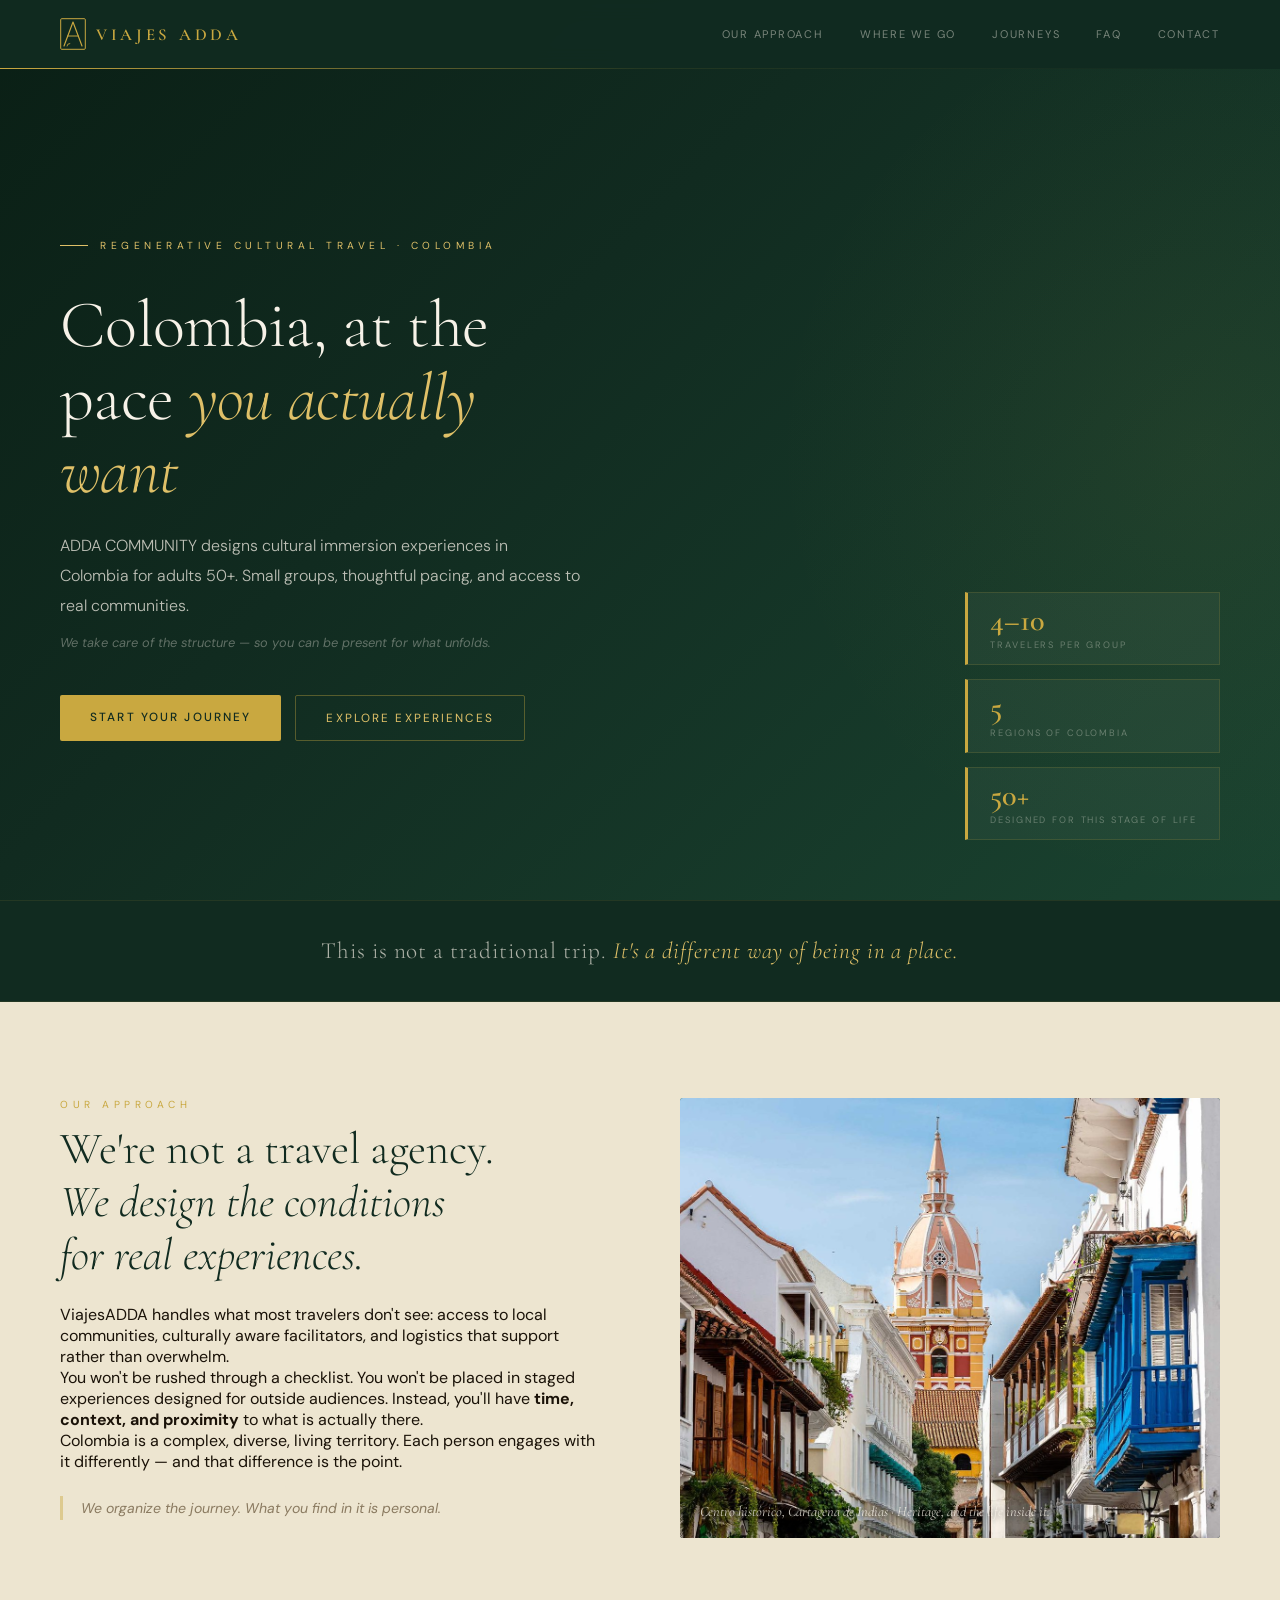
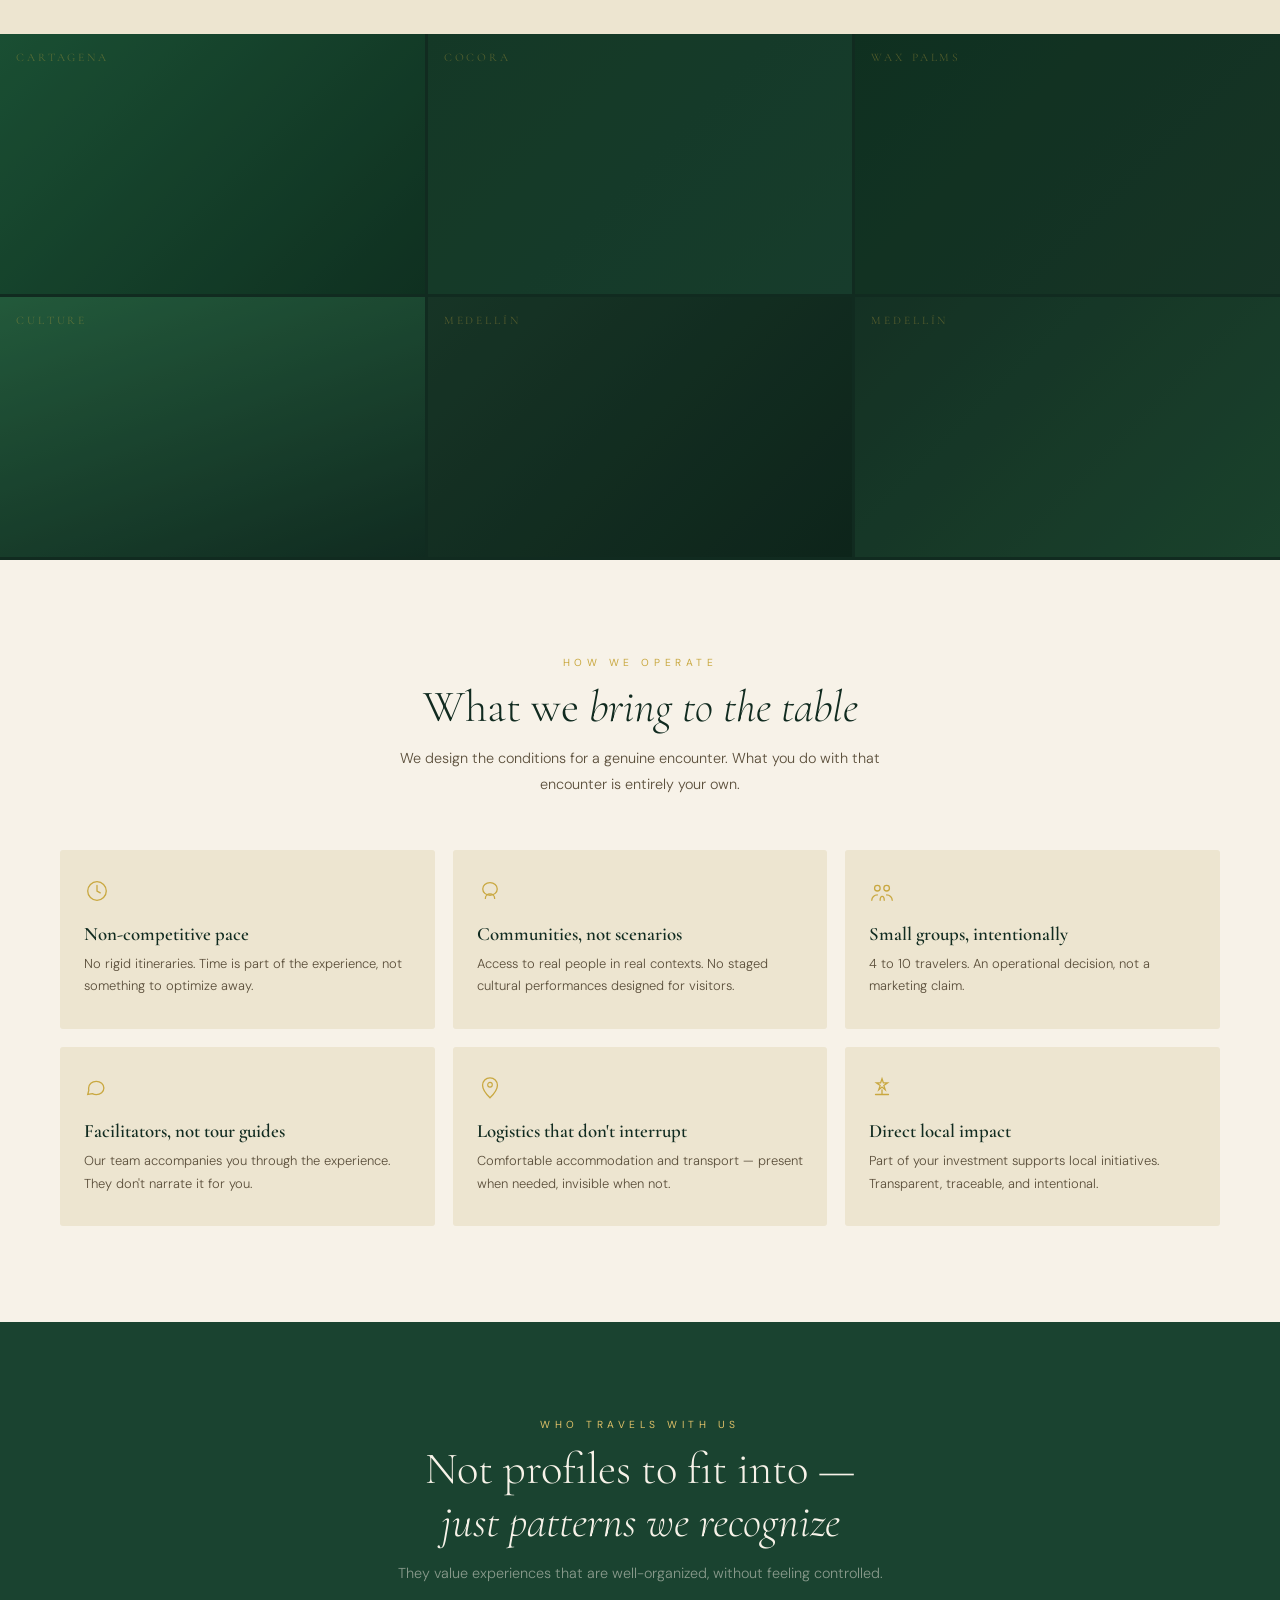
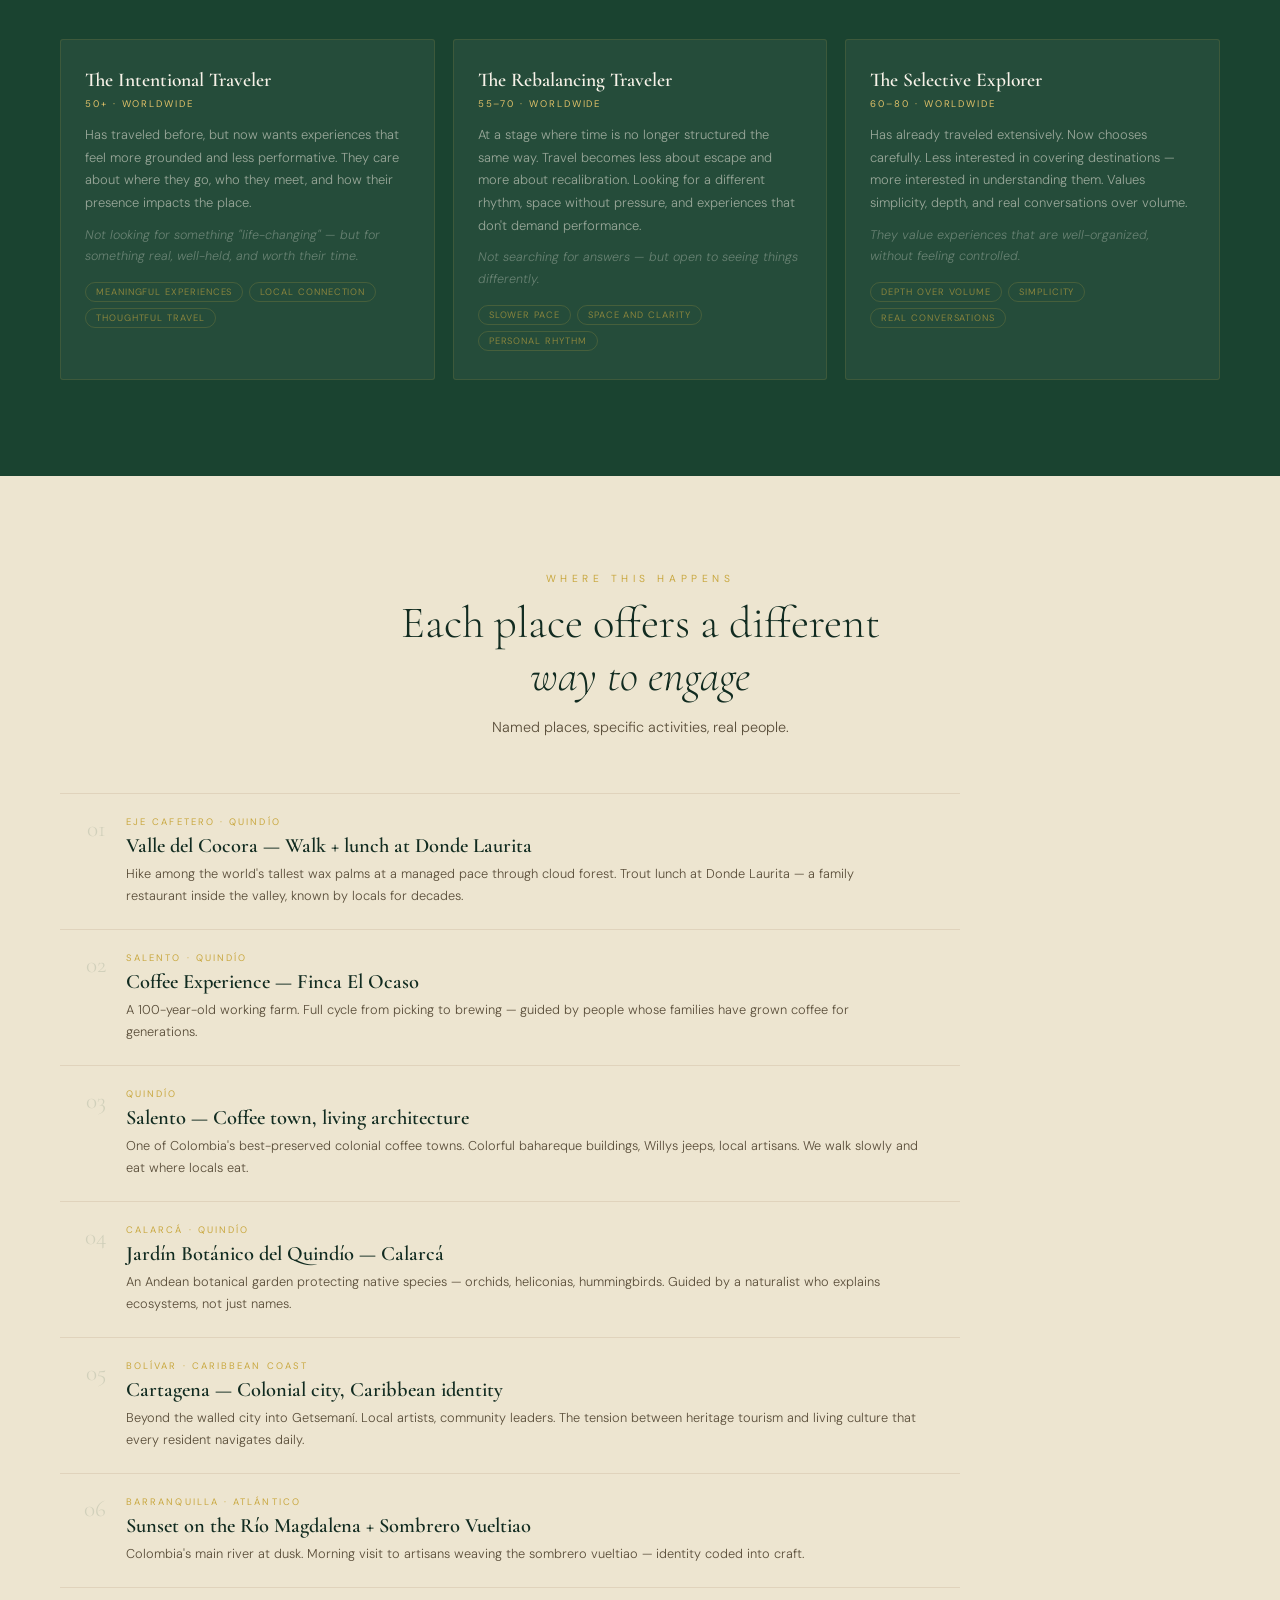
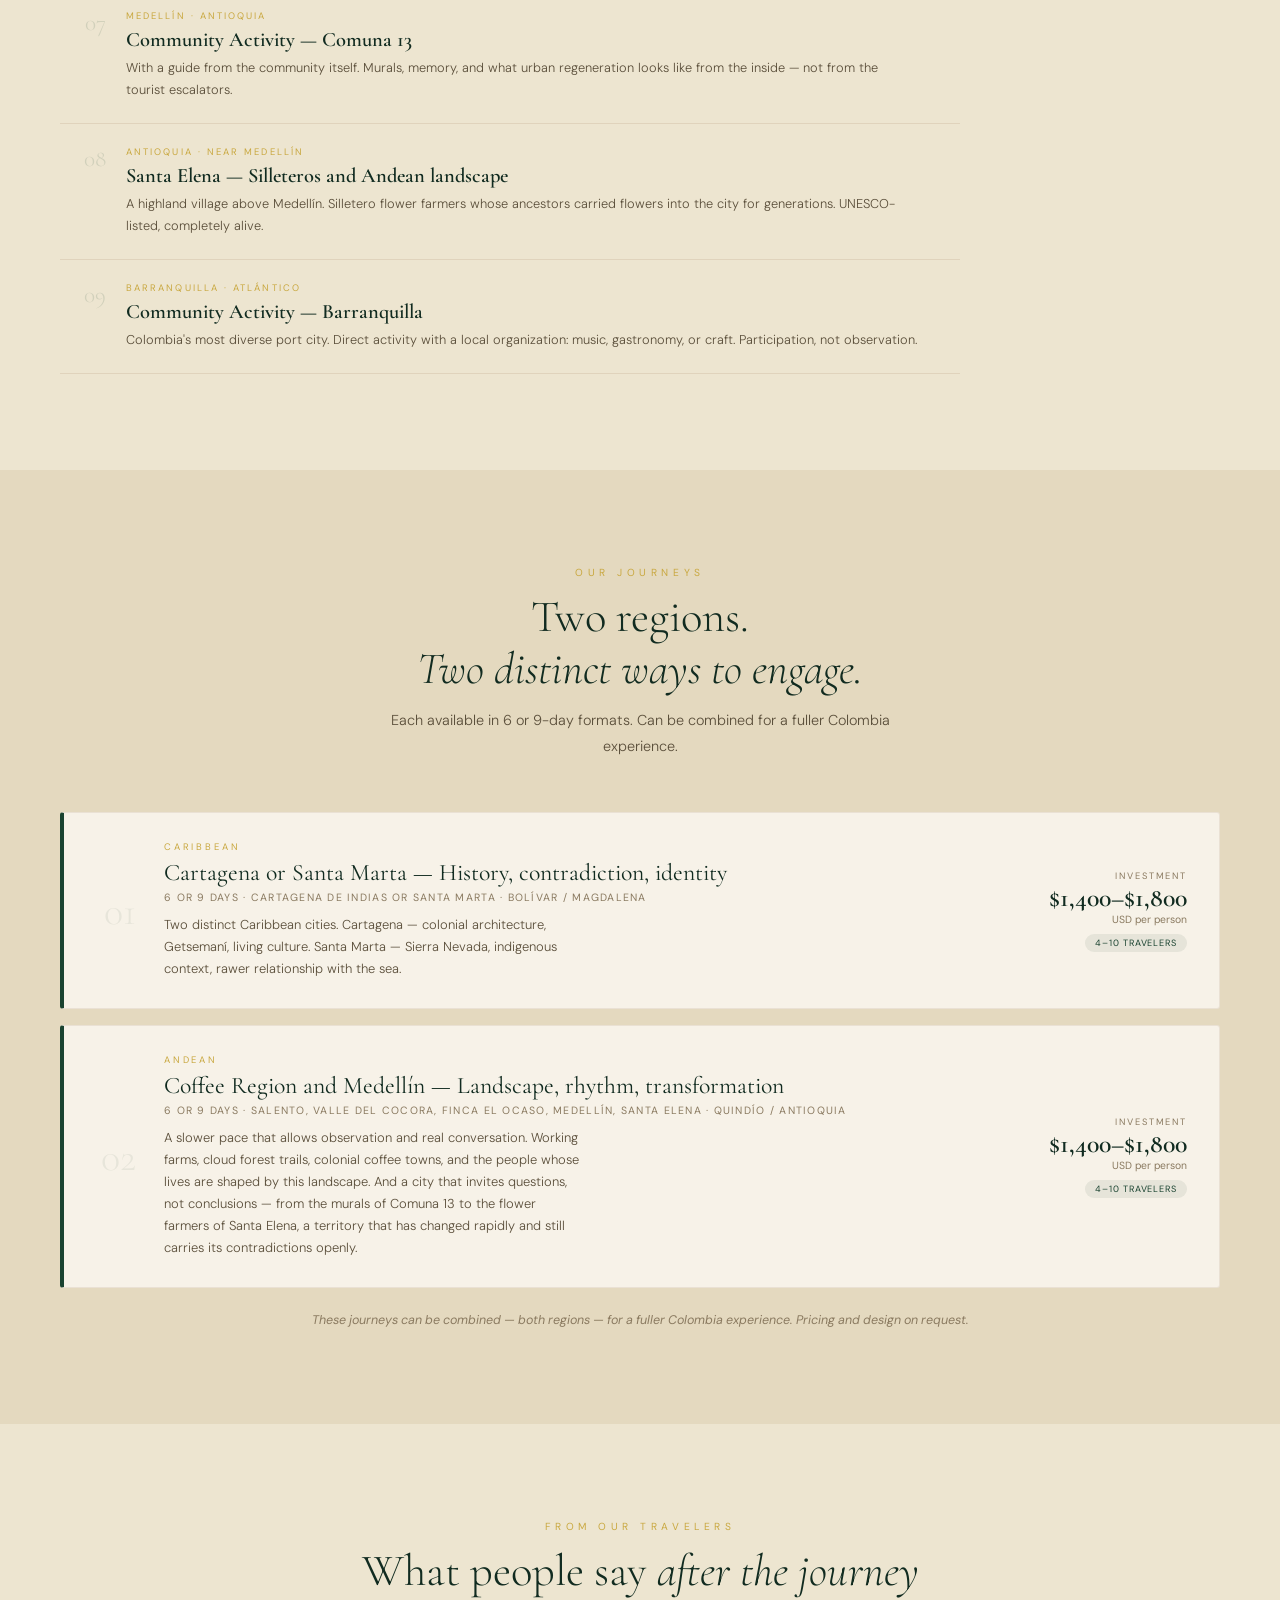
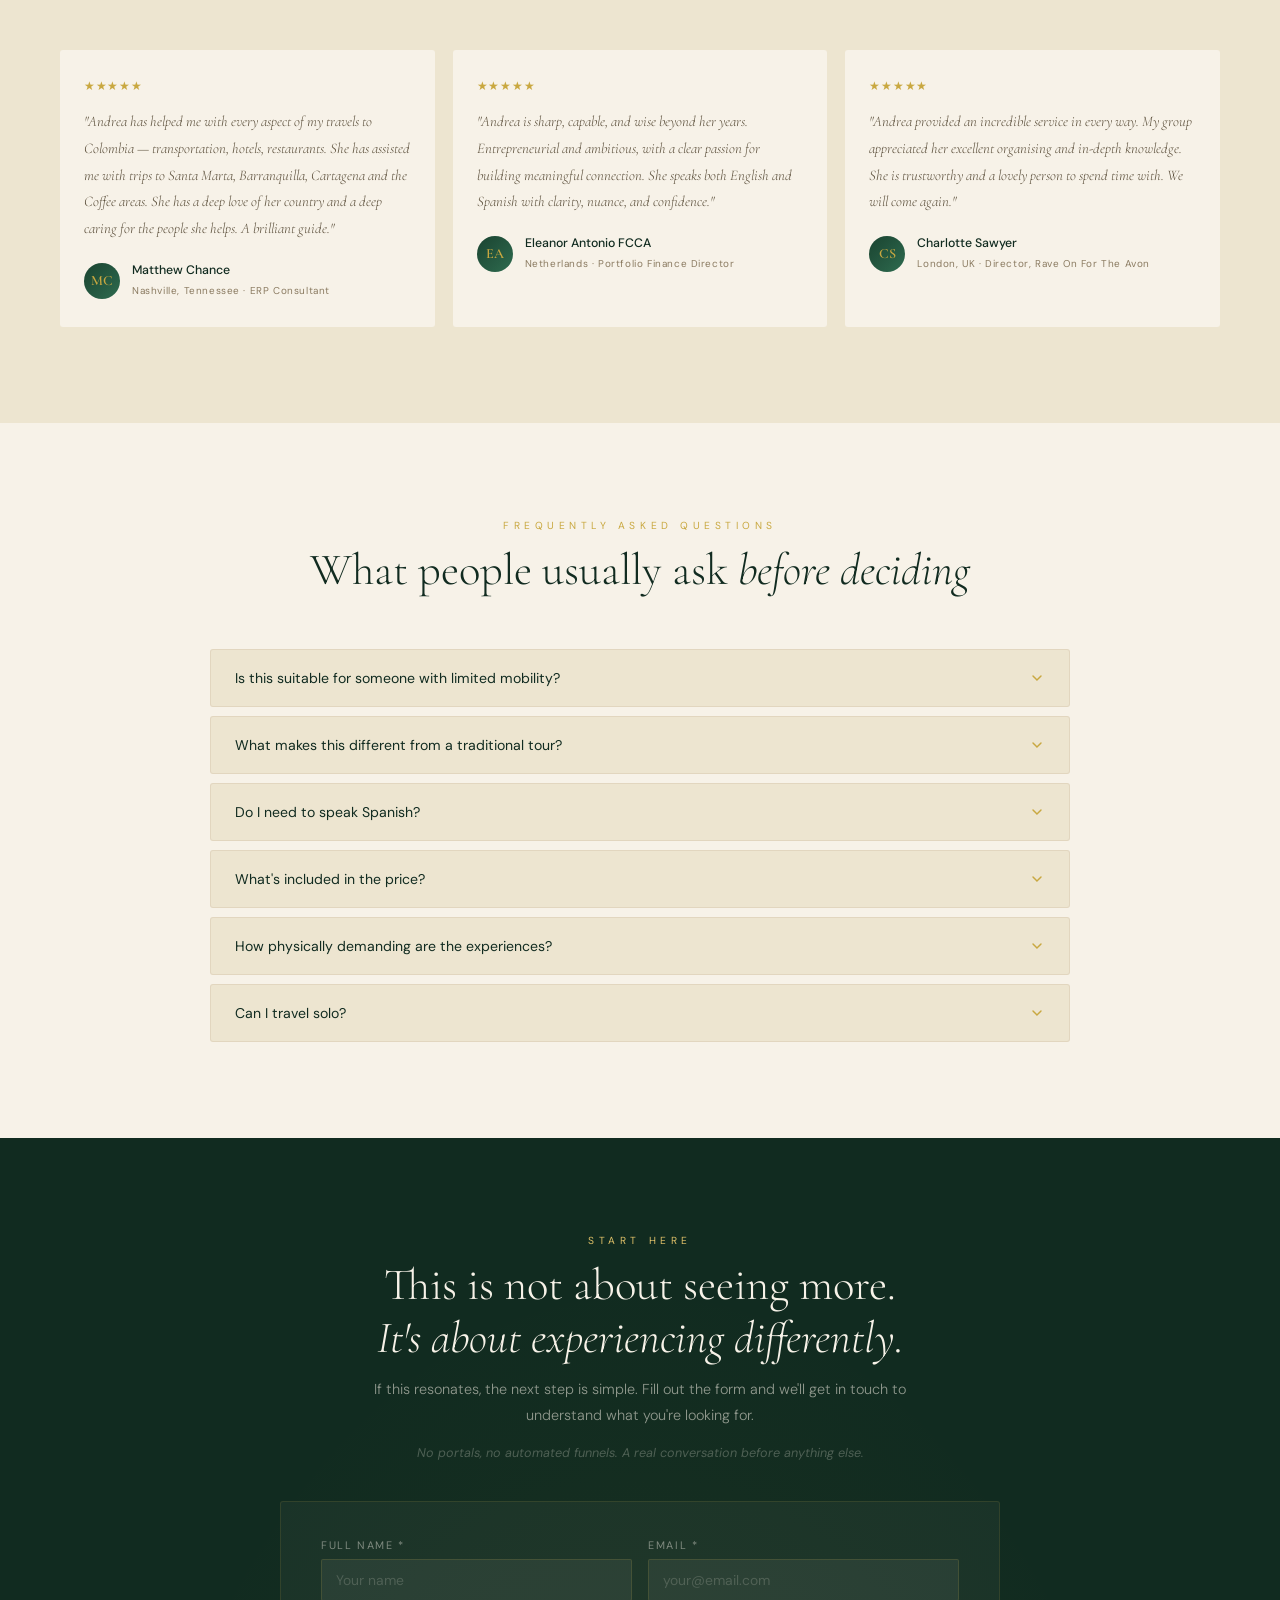
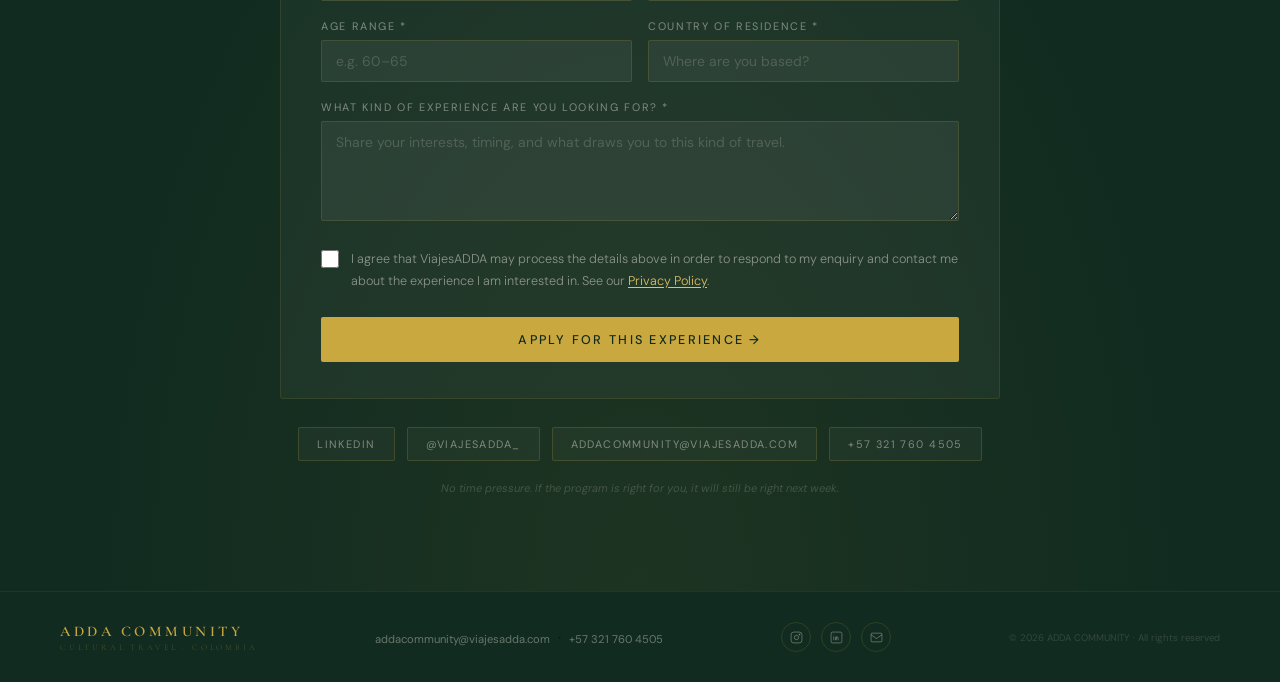
==== index.html @ 942a3582 "Actualizar estructura y versión del sitio" ====
<!DOCTYPE html>
<html lang="en">
<head>
<meta charset="UTF-8">
<meta name="viewport" content="width=device-width, initial-scale=1.0">
<title>Viajes ADDA — Cultural Immersion Travel in Colombia for Adults 50+</title>
<meta name="description" content="ADDA COMMUNITY designs regenerative cultural travel in Colombia for adults 50+. Groups of 4–10, unhurried pacing, and real access to local communities in the Coffee Region, the Caribbean Coast and Medellín.">
<meta name="author" content="ADDA COMMUNITY">
<meta name="robots" content="index, follow">
<link rel="canonical" href="https://www.viajesadda.com/">

<!-- Open Graph / social sharing -->
<meta property="og:type" content="website">
<meta property="og:site_name" content="ADDA COMMUNITY">
<meta property="og:title" content="Viajes ADDA — Cultural Immersion Travel in Colombia for Adults 50+">
<meta property="og:description" content="Small groups, thoughtful pacing, and real access to Colombian communities. Designed for travelers 50+.">
<meta property="og:url" content="https://www.viajesadda.com/">
<meta property="og:image" content="https://www.viajesadda.com/images/cartagena.jpg">
<meta property="og:locale" content="en_US">
<meta name="twitter:card" content="summary_large_image">
<meta name="twitter:title" content="Viajes ADDA — Cultural Immersion Travel in Colombia">
<meta name="twitter:description" content="Small groups, thoughtful pacing, and real access to Colombian communities. Designed for travelers 50+.">
<meta name="twitter:image" content="https://www.viajesadda.com/images/cartagena.jpg">
<meta name="theme-color" content="#112B20">

<!-- Favicon: ADDA monogram, inline so there is no extra file to lose -->
<link rel="icon" href="data:image/svg+xml,%3Csvg xmlns='http://www.w3.org/2000/svg' viewBox='0 0 26 32'%3E%3Crect width='26' height='32' rx='1' fill='%23112B20'/%3E%3Cpath d='M13 4L22 28M13 4L4 28' stroke='%23C9A840' stroke-width='1.6' stroke-linecap='round' fill='none'/%3E%3Cpath d='M7.5 18H18.5' stroke='%23C9A840' stroke-width='1.3' stroke-linecap='round'/%3E%3C/svg%3E">

<link rel="preconnect" href="https://fonts.googleapis.com">
<link rel="preconnect" href="https://fonts.gstatic.com" crossorigin>
<link href="https://fonts.googleapis.com/css2?family=Cormorant+Garamond:ital,wght@0,300;0,400;0,600;1,300;1,400&family=DM+Sans:wght@300;400;500&display=swap" rel="stylesheet">
<link rel="stylesheet" href="css/style.css">
</head>
<body>

<!-- NAV -->
<header class="nav">
  <div class="nav-row">
    <a href="#" class="nav-logo">
      <svg width="26" height="32" viewBox="0 0 26 32" fill="none">
        <rect x=".7" y=".7" width="24.6" height="30.6" rx="1" stroke="#C9A840" stroke-width="1"/>
        <path d="M13 4L22 28M13 4L4 28" stroke="#C9A840" stroke-width="1.15" stroke-linecap="round"/>
        <path d="M7.5 18H18.5" stroke="#C9A840" stroke-width=".95" stroke-linecap="round"/>
        <path d="M7 28 Q7 25.5 9.8 25.5" stroke="#C9A840" stroke-width=".85" stroke-linecap="round"/>
      </svg>
      <span class="nav-logo-text">Viajes ADDA</span>
    </a>
    <button class="nav-burger" onclick="toggleNav()" aria-label="Open menu" aria-expanded="false">
      <svg class="ic-m" viewBox="0 0 24 24" fill="none" stroke-width="1.6" stroke-linecap="round"><path d="M4 7h16M4 12h16M4 17h16"/></svg>
      <svg class="ic-x" viewBox="0 0 24 24" fill="none" stroke-width="1.6" stroke-linecap="round"><path d="M6 6l12 12M18 6L6 18"/></svg>
    </button>
    <nav class="nav-links">
      <a href="#approach">Our Approach</a>
      <a href="#experiences">Where We Go</a>
      <a href="#journeys">Journeys</a>
      <a href="#faq">FAQ</a>
      <a href="#contact">Contact</a>
    </nav>
  </div>
  <div class="nav-bar"></div>
</header>

<!-- HERO -->
<section class="hero">
  <div class="hero-content">
    <div class="hero-eye">Regenerative Cultural Travel · Colombia</div>
    <h1>Colombia, at the pace <em>you actually want</em></h1>
    <p class="hero-sub">ADDA COMMUNITY designs cultural immersion experiences in Colombia for adults 50+. Small groups, thoughtful pacing, and access to real communities.</p>
    <p class="hero-note">We take care of the structure — so you can be present for what unfolds.</p>
    <div class="hero-btns">
      <a href="#journeys" class="btn-g">Start your journey</a>
      <a href="#experiences" class="btn-o">Explore experiences</a>
    </div>
  </div>
  <div class="hero-stats">
    <div class="stat"><div class="stat-n">4–10</div><div class="stat-l">travelers per group</div></div>
    <div class="stat"><div class="stat-n">5</div><div class="stat-l">regions of Colombia</div></div>
    <div class="stat"><div class="stat-n">50+</div><div class="stat-l">designed for this stage of life</div></div>
  </div>
</section>

<!-- STRIP -->
<div class="strip">
  <p>This is not a traditional trip. <em>It's a different way of being in a place.</em></p>
</div>

<!-- APPROACH -->
<section class="sec approach-bg" id="approach">
  <div class="approach-grid">
    <div class="rv">
      <div class="sec-eye">Our Approach</div>
      <h2>We're not a travel agency.<br><em>We design the conditions<br>for real experiences.</em></h2>
      <div style="margin-top:22px">
        <p>ViajesADDA handles what most travelers don't see: access to local communities, culturally aware facilitators, and logistics that support rather than overwhelm.</p>
        <p>You won't be rushed through a checklist. You won't be placed in staged experiences designed for outside audiences. Instead, you'll have <strong>time, context, and proximity</strong> to what is actually there.</p>
        <p>Colombia is a complex, diverse, living territory. Each person engages with it differently — and that difference is the point.</p>
        <div class="approach-ql">We organize the journey. What you find in it is personal.</div>
      </div>
    </div>
    <div class="approach-photo rv" style="transition-delay:.18s">
      <div class="approach-photo-fallback">
        <span>Cartagena de Indias</span>
        <span style="font-size:.6rem;letter-spacing:.35em">Bolívar · Colombia</span>
      </div>
      <img src="images/cartagena.jpg" width="1400" height="933" alt="Centro histórico de Cartagena de Indias, Colombia" loading="lazy" decoding="async" onerror="this.style.display='none'">
      <div class="approach-photo-cap">Centro histórico, Cartagena de Indias · Heritage, and the life inside it.</div>
    </div>
  </div>
</section>

<!-- GALLERY -->
<div class="gallery">
  <div class="g-cell">
    <div class="g-cell-label">Cartagena</div>
    <img src="https://images.unsplash.com/photo-1536308037887-165852797016?w=700&q=85" alt="Cartagena" loading="lazy" onerror="this.style.display='none'">
    <div class="g-info"><span class="g-tag">Caribbean Coast</span><span class="g-cap">Cartagena de Indias · Color &amp; history</span></div>
  </div>
  <div class="g-cell">
    <div class="g-cell-label">Cocora</div>
    <img src="https://images.unsplash.com/photo-1557733686-45c927db98e9?w=700&q=85" alt="Cocora" loading="lazy" onerror="this.style.display='none'">
    <div class="g-info"><span class="g-tag">Eje Cafetero</span><span class="g-cap">Finca El Ocaso · Coffee region, Salento</span></div>
  </div>
  <div class="g-cell">
    <div class="g-cell-label">Wax Palms</div>
    <img src="https://images.unsplash.com/photo-1572882602941-ba4fba8d3b1f?w=700&q=85" alt="Wax Palms" loading="lazy" onerror="this.style.display='none'">
    <div class="g-info"><span class="g-tag">Natural Heritage</span><span class="g-cap">Valle del Cocora · World's tallest palms</span></div>
  </div>
  <div class="g-cell">
    <div class="g-cell-label">Culture</div>
    <img src="https://images.unsplash.com/photo-1705965485279-4c3ee59ea5af?w=700&q=85" alt="Culture" loading="lazy" onerror="this.style.display='none'">
    <div class="g-info"><span class="g-tag">Culture &amp; People</span><span class="g-cap">Cartagena · Living culture, real encounters</span></div>
  </div>
  <div class="g-cell">
    <div class="g-cell-label">Medellín</div>
    <img src="https://cdn.getyourguide.com/image/format=auto%2Cfit=crop%2Cgravity=auto%2Cquality=60%2Cwidth=1210%2Cdpr=2/tour_img/a48ec15ae9897ec1fc0e3788f7a11492c5fab4bc7961549bd94515d360c775af.jpg" alt="Medellin" loading="lazy" onerror="this.style.display='none'">
    <div class="g-info"><span class="g-tag">Urban Culture</span><span class="g-cap">Medellín · Transformation &amp; community</span></div>
  </div>
  <div class="g-cell">
    <div class="g-cell-label">Medellín</div>
    <img src="https://cdn.getyourguide.com/image/format=auto%2Cfit=crop%2Cgravity=auto%2Cquality=60%2Cwidth=1210%2Cdpr=2/tour_img/cad3f6ec5fdbd532b97a61e3d68265c0e5b43b09ed605054b49172700823a34b.jpg" alt="Medellin" loading="lazy" onerror="this.style.display='none'">
    <div class="g-info"><span class="g-tag">Urban Culture</span><span class="g-cap">Medellín · Culture &amp; Connection</span></div>
  </div>
  <div class="g-cell">
    <div class="g-cell-label">Sunset</div>
    <img src="https://images.unsplash.com/photo-1707922741387-da5a09ae546d?w=700&q=85" alt="Sunset" loading="lazy" onerror="this.style.display='none'">
    <div class="g-info"><span class="g-tag">Andes</span><span class="g-cap">Valle de Cocora · Palms at golden hour</span></div>
  </div>
</div>

<!-- PILLARS -->
<section class="sec pillars-bg" id="how">
  <div class="mw">
    <div class="rv tc">
      <div class="sec-eye">How We Operate</div>
      <h2>What we <em>bring to the table</em></h2>
      <p class="sub">We design the conditions for a genuine encounter. What you do with that encounter is entirely your own.</p>
    </div>
    <div class="pillars-grid rv" style="transition-delay:.1s">
      <div class="pillar">
        <svg viewBox="0 0 28 28" fill="none" stroke="currentColor" stroke-width="1.4"><circle cx="14" cy="14" r="10"/><path d="M14 8v6l3.5 2" stroke-linecap="round"/></svg>
        <h3>Non-competitive pace</h3>
        <p>No rigid itineraries. Time is part of the experience, not something to optimize away.</p>
      </div>
      <div class="pillar">
        <svg viewBox="0 0 28 28" fill="none" stroke="currentColor" stroke-width="1.4"><path d="M14 5c-4.5 0-7.8 3.2-7.8 6.8s3.3 6.8 7.8 6.8 7.8-3.2 7.8-6.8S18.5 5 14 5z"/><path d="M9 22c0-2.8 2.2-4.8 5-4.8s5 2 5 4.8" stroke-linecap="round"/></svg>
        <h3>Communities, not scenarios</h3>
        <p>Access to real people in real contexts. No staged cultural performances designed for visitors.</p>
      </div>
      <div class="pillar">
        <svg viewBox="0 0 28 28" fill="none" stroke="currentColor" stroke-width="1.4"><circle cx="9" cy="11" r="3"/><circle cx="19" cy="11" r="3"/><path d="M3 24c0-3.2 2.7-5.8 6-5.8M25 24c0-3.2-2.7-5.8-6-5.8M12 24c0-2.6.8-4.2 2.2-4.2s2.2 1.6 2.2 4.2" stroke-linecap="round"/></svg>
        <h3>Small groups, intentionally</h3>
        <p>4 to 10 travelers. An operational decision, not a marketing claim.</p>
      </div>
      <div class="pillar">
        <svg viewBox="0 0 28 28" fill="none" stroke="currentColor" stroke-width="1.4"><path d="M5 14c0-4 3.6-7.2 8.2-7.2s8.2 3.2 8.2 7.2-3.6 7.2-8.2 7.2c-1.5 0-3-.4-4.2-1.1L4 21l1.2-4.8C4.8 15.4 5 14.7 5 14z"/></svg>
        <h3>Facilitators, not tour guides</h3>
        <p>Our team accompanies you through the experience. They don't narrate it for you.</p>
      </div>
      <div class="pillar">
        <svg viewBox="0 0 28 28" fill="none" stroke="currentColor" stroke-width="1.4"><path d="M14 3C9.5 3 6 6.5 6 11c0 5.8 8 13.5 8 13.5S22 16.8 22 11c0-4.5-3.5-8-8-8z"/><circle cx="14" cy="10.5" r="2.5" stroke-width="1.2"/></svg>
        <h3>Logistics that don't interrupt</h3>
        <p>Comfortable accommodation and transport — present when needed, invisible when not.</p>
      </div>
      <div class="pillar">
        <svg viewBox="0 0 28 28" fill="none" stroke="currentColor" stroke-width="1.4"><path d="M14 4l1.5 4.5H20l-4 2.9 1.5 4.6L14 13l-3.5 3 1.5-4.6-4-2.9h4.5z"/><path d="M7 21h14M14 16v5" stroke-linecap="round"/></svg>
        <h3>Direct local impact</h3>
        <p>Part of your investment supports local initiatives. Transparent, traceable, and intentional.</p>
      </div>
    </div>
  </div>
</section>

<!-- WHO TRAVELS -->
<section class="sec forwho-bg" id="community">
  <div class="mw">
    <div class="rv tc">
      <div class="sec-eye">Who travels with us</div>
      <h2 style="color:var(--cr)">Not profiles to fit into —<br><em>just patterns we recognize</em></h2>
      <p class="sub">They value experiences that are well-organized, without feeling controlled.</p>
    </div>
    <div class="persona-grid rv" style="transition-delay:.12s">
      <div class="persona">
        <h3>The Intentional Traveler</h3>
        <div class="persona-age">50+ · Worldwide</div>
        <p>Has traveled before, but now wants experiences that feel more grounded and less performative. They care about where they go, who they meet, and how their presence impacts the place.</p>
        <p class="persona-note">Not looking for something "life-changing" — but for something real, well-held, and worth their time.</p>
        <div class="ptags"><span class="ptag">Meaningful experiences</span><span class="ptag">Local connection</span><span class="ptag">Thoughtful travel</span></div>
      </div>
      <div class="persona">
        <h3>The Rebalancing Traveler</h3>
        <div class="persona-age">55–70 · Worldwide</div>
        <p>At a stage where time is no longer structured the same way. Travel becomes less about escape and more about recalibration. Looking for a different rhythm, space without pressure, and experiences that don't demand performance.</p>
        <p class="persona-note">Not searching for answers — but open to seeing things differently.</p>
        <div class="ptags"><span class="ptag">Slower pace</span><span class="ptag">Space and clarity</span><span class="ptag">Personal rhythm</span></div>
      </div>
      <div class="persona">
        <h3>The Selective Explorer</h3>
        <div class="persona-age">60–80 · Worldwide</div>
        <p>Has already traveled extensively. Now chooses carefully. Less interested in covering destinations — more interested in understanding them. Values simplicity, depth, and real conversations over volume.</p>
        <p class="persona-note">They value experiences that are well-organized, without feeling controlled.</p>
        <div class="ptags"><span class="ptag">Depth over volume</span><span class="ptag">Simplicity</span><span class="ptag">Real conversations</span></div>
      </div>
    </div>
  </div>
</section>

<!-- WHERE WE GO -->
<section class="sec where-bg" id="experiences">
  <div class="mw">
    <div class="rv tc">
      <div class="sec-eye">Where This Happens</div>
      <h2>Each place offers a different<br><em>way to engage</em></h2>
      <p class="sub">Named places, specific activities, real people.</p>
    </div>
    <div class="where-list rv" style="transition-delay:.1s">
      <a class="w-item" data-destination="cocora" role="button" tabindex="0" aria-haspopup="dialog" aria-controls="destModal"><div class="w-n">01</div><div><div class="w-reg">Eje Cafetero · Quindío</div><div class="w-name">Valle del Cocora — Walk + lunch at Donde Laurita</div><div class="w-desc">Hike among the world's tallest wax palms at a managed pace through cloud forest. Trout lunch at Donde Laurita — a family restaurant inside the valley, known by locals for decades.</div></div><div class="w-arr">↗</div></a>
      <a class="w-item" data-destination="finca-ocaso" role="button" tabindex="0" aria-haspopup="dialog" aria-controls="destModal"><div class="w-n">02</div><div><div class="w-reg">Salento · Quindío</div><div class="w-name">Coffee Experience — Finca El Ocaso</div><div class="w-desc">A 100-year-old working farm. Full cycle from picking to brewing — guided by people whose families have grown coffee for generations.</div></div><div class="w-arr">↗</div></a>
      <a class="w-item" data-destination="salento" role="button" tabindex="0" aria-haspopup="dialog" aria-controls="destModal"><div class="w-n">03</div><div><div class="w-reg">Quindío</div><div class="w-name">Salento — Coffee town, living architecture</div><div class="w-desc">One of Colombia's best-preserved colonial coffee towns. Colorful bahareque buildings, Willys jeeps, local artisans. We walk slowly and eat where locals eat.</div></div><div class="w-arr">↗</div></a>
      <a class="w-item" data-destination="jardin-botanico" role="button" tabindex="0" aria-haspopup="dialog" aria-controls="destModal"><div class="w-n">04</div><div><div class="w-reg">Calarcá · Quindío</div><div class="w-name">Jardín Botánico del Quindío — Calarcá</div><div class="w-desc">An Andean botanical garden protecting native species — orchids, heliconias, hummingbirds. Guided by a naturalist who explains ecosystems, not just names.</div></div><div class="w-arr">↗</div></a>
      <a class="w-item" data-destination="cartagena" role="button" tabindex="0" aria-haspopup="dialog" aria-controls="destModal"><div class="w-n">05</div><div><div class="w-reg">Bolívar · Caribbean Coast</div><div class="w-name">Cartagena — Colonial city, Caribbean identity</div><div class="w-desc">Beyond the walled city into Getsemaní. Local artists, community leaders. The tension between heritage tourism and living culture that every resident navigates daily.</div></div><div class="w-arr">↗</div></a>
      <a class="w-item" data-destination="magdalena" role="button" tabindex="0" aria-haspopup="dialog" aria-controls="destModal"><div class="w-n">06</div><div><div class="w-reg">Barranquilla · Atlántico</div><div class="w-name">Sunset on the Río Magdalena + Sombrero Vueltiao</div><div class="w-desc">Colombia's main river at dusk. Morning visit to artisans weaving the sombrero vueltiao — identity coded into craft.</div></div><div class="w-arr">↗</div></a>
      <a class="w-item" data-destination="comuna13" role="button" tabindex="0" aria-haspopup="dialog" aria-controls="destModal"><div class="w-n">07</div><div><div class="w-reg">Medellín · Antioquia</div><div class="w-name">Community Activity — Comuna 13</div><div class="w-desc">With a guide from the community itself. Murals, memory, and what urban regeneration looks like from the inside — not from the tourist escalators.</div></div><div class="w-arr">↗</div></a>
      <a class="w-item" data-destination="santa-elena" role="button" tabindex="0" aria-haspopup="dialog" aria-controls="destModal"><div class="w-n">08</div><div><div class="w-reg">Antioquia · Near Medellín</div><div class="w-name">Santa Elena — Silleteros and Andean landscape</div><div class="w-desc">A highland village above Medellín. Silletero flower farmers whose ancestors carried flowers into the city for generations. UNESCO-listed, completely alive.</div></div><div class="w-arr">↗</div></a>
      <a class="w-item" data-destination="barranquilla" role="button" tabindex="0" aria-haspopup="dialog" aria-controls="destModal"><div class="w-n">09</div><div><div class="w-reg">Barranquilla · Atlántico</div><div class="w-name">Community Activity — Barranquilla</div><div class="w-desc">Colombia's most diverse port city. Direct activity with a local organization: music, gastronomy, or craft. Participation, not observation.</div></div><div class="w-arr">↗</div></a>
    </div>
  </div>
</section>

<!-- JOURNEYS -->
<section class="sec journeys-bg" id="journeys">
  <div class="mw">
    <div class="rv tc">
      <div class="sec-eye">Our Journeys</div>
      <h2>Two regions.<br><em>Two distinct ways to engage.</em></h2>
      <p class="sub">Each available in 6 or 9-day formats. Can be combined for a fuller Colombia experience.</p>
    </div>
    <div class="j-list rv" style="transition-delay:.1s">
      <div class="j-item">
        <div class="j-num">01</div>
        <div>
          <div class="j-lbl">Caribbean</div>
          <div class="j-name">Cartagena or Santa Marta — History, contradiction, identity</div>
          <div class="j-dur">6 or 9 days · Cartagena de Indias or Santa Marta · Bolívar / Magdalena</div>
          <div class="j-desc">Two distinct Caribbean cities. Cartagena — colonial architecture, Getsemaní, living culture. Santa Marta — Sierra Nevada, indigenous context, rawer relationship with the sea.</div>
        </div>
        <div class="j-price"><span class="j-from">Investment</span><span class="j-amt">$1,400–$1,800</span><span class="j-cur">USD per person</span><span class="j-badge">4–10 travelers</span></div>
      </div>
      <div class="j-item">
        <div class="j-num">02</div>
        <div>
          <div class="j-lbl">Andean</div>
          <div class="j-name">Coffee Region and Medellín — Landscape, rhythm, transformation</div>
          <div class="j-dur">6 or 9 days · Salento, Valle del Cocora, Finca El Ocaso, Medellín, Santa Elena · Quindío / Antioquia</div>
          <div class="j-desc">A slower pace that allows observation and real conversation. Working farms, cloud forest trails, colonial coffee towns, and the people whose lives are shaped by this landscape. And a city that invites questions, not conclusions — from the murals of Comuna 13 to the flower farmers of Santa Elena, a territory that has changed rapidly and still carries its contradictions openly.</div>
        </div>
        <div class="j-price"><span class="j-from">Investment</span><span class="j-amt">$1,400–$1,800</span><span class="j-cur">USD per person</span><span class="j-badge">4–10 travelers</span></div>
      </div>
    </div>
    <p class="j-note">These journeys can be combined — both regions — for a fuller Colombia experience. Pricing and design on request.</p>
  </div>
</section>

<!-- TESTIMONIALS -->
<section class="sec testi-bg" id="reviews">
  <div class="mw">
    <div class="rv tc">
      <div class="sec-eye">From our travelers</div>
      <h2>What people say <em>after the journey</em></h2>
    </div>
    <div class="t-grid rv" style="transition-delay:.1s">
      <div class="t-card">
        <div class="t-stars">★★★★★</div>
        <p class="t-quote">"Andrea has helped me with every aspect of my travels to Colombia — transportation, hotels, restaurants. She has assisted me with trips to Santa Marta, Barranquilla, Cartagena and the Coffee areas. She has a deep love of her country and a deep caring for the people she helps. A brilliant guide."</p>
        <div class="t-foot"><div class="t-av">MC</div><div><span class="t-name">Matthew Chance</span><span class="t-orig">Nashville, Tennessee · ERP Consultant</span></div></div>
      </div>
      <div class="t-card">
        <div class="t-stars">★★★★★</div>
        <p class="t-quote">"Andrea is sharp, capable, and wise beyond her years. Entrepreneurial and ambitious, with a clear passion for building meaningful connection. She speaks both English and Spanish with clarity, nuance, and confidence."</p>
        <div class="t-foot"><div class="t-av">EA</div><div><span class="t-name">Eleanor Antonio FCCA</span><span class="t-orig">Netherlands · Portfolio Finance Director</span></div></div>
      </div>
      <div class="t-card">
        <div class="t-stars">★★★★★</div>
        <p class="t-quote">"Andrea provided an incredible service in every way. My group appreciated her excellent organising and in-depth knowledge. She is trustworthy and a lovely person to spend time with. We will come again."</p>
        <div class="t-foot"><div class="t-av">CS</div><div><span class="t-name">Charlotte Sawyer</span><span class="t-orig">London, UK · Director, Rave On For The Avon</span></div></div>
      </div>
    </div>
  </div>
</section>

<!-- FAQ -->
<section class="sec faq-bg" id="faq">
  <div class="mw">
    <div class="rv tc">
      <div class="sec-eye">Frequently Asked Questions</div>
      <h2>What people usually ask <em>before deciding</em></h2>
    </div>
    <div class="faq-list rv" style="transition-delay:.1s">
      <div class="faq-item">
        <div class="faq-q" onclick="toggleFaq(this)">Is this suitable for someone with limited mobility?<svg class="faq-arr" viewBox="0 0 20 20" fill="none" stroke="currentColor" stroke-width="1.8"><path d="M5 7.5l5 5 5-5" stroke-linecap="round"/></svg></div>
        <div class="faq-a">It depends on the program and your mobility level. Tell us your specific situation before booking and we design accordingly. We don't use "suitable for everyone" as a slogan.</div>
      </div>
      <div class="faq-item">
        <div class="faq-q" onclick="toggleFaq(this)">What makes this different from a traditional tour?<svg class="faq-arr" viewBox="0 0 20 20" fill="none" stroke="currentColor" stroke-width="1.8"><path d="M5 7.5l5 5 5-5" stroke-linecap="round"/></svg></div>
        <div class="faq-a">In a traditional tour, the itinerary serves the logistics. In ours, logistics serve the human contact. We spend real time with families, artisans, and community leaders in their actual spaces. Groups of 4 to 10, no 40-person buses.</div>
      </div>
      <div class="faq-item">
        <div class="faq-q" onclick="toggleFaq(this)">Do I need to speak Spanish?<svg class="faq-arr" viewBox="0 0 20 20" fill="none" stroke="currentColor" stroke-width="1.8"><path d="M5 7.5l5 5 5-5" stroke-linecap="round"/></svg></div>
        <div class="faq-a">No. Facilitators are bilingual (Spanish/English). That said, basic Spanish makes direct access to communities naturally richer. Not required, but worth trying.</div>
      </div>
      <div class="faq-item">
        <div class="faq-q" onclick="toggleFaq(this)">What's included in the price?<svg class="faq-arr" viewBox="0 0 20 20" fill="none" stroke="currentColor" stroke-width="1.8"><path d="M5 7.5l5 5 5-5" stroke-linecap="round"/></svg></div>
        <div class="faq-a">Accommodation, internal transport in Colombia, meals per itinerary, facilitators, community and cultural site access, and a direct contribution to local initiatives. International flights and travel insurance not included. Full breakdown shared before confirmation.</div>
      </div>
      <div class="faq-item">
        <div class="faq-q" onclick="toggleFaq(this)">How physically demanding are the experiences?<svg class="faq-arr" viewBox="0 0 20 20" fill="none" stroke="currentColor" stroke-width="1.8"><path d="M5 7.5l5 5 5-5" stroke-linecap="round"/></svg></div>
        <div class="faq-a">Moderate baseline. Walks of 30 minutes to 2 hours on variable terrain. Nothing requiring special training. Days include real free time. If you have specific conditions, tell us and we adjust.</div>
      </div>
      <div class="faq-item">
        <div class="faq-q" onclick="toggleFaq(this)">Can I travel solo?<svg class="faq-arr" viewBox="0 0 20 20" fill="none" stroke="currentColor" stroke-width="1.8"><path d="M5 7.5l5 5 5-5" stroke-linecap="round"/></svg></div>
        <div class="faq-a">Yes — a significant part of our travelers do. Small groups naturally facilitate connection between people. You're not alone operationally, but your experience is entirely your own.</div>
      </div>
    </div>
  </div>
</section>

<!-- CONTACT -->
<section class="contact-bg" id="contact">
  <div class="contact-inner rv">
    <div class="sec-eye">Start here</div>
    <h2 style="color:var(--cr)">This is not about seeing more.<br><em>It's about experiencing differently.</em></h2>
    <p class="sub">If this resonates, the next step is simple. Fill out the form and we'll get in touch to understand what you're looking for.</p>
    <p class="contact-note">No portals, no automated funnels. A real conversation before anything else.</p>
    <!-- ==========================================================
         FORMULARIO — conectado a Formspree (ID: xyegpydg)
         Si algún día cambias de cuenta, solo cambia el action="".
         El <form> conserva method="POST" a propósito: si el
         JavaScript fallara, el navegador envía el formulario de
         forma tradicional en lugar de no hacer nada.
         ========================================================== -->
    <form class="form" id="leadForm" action="https://formspree.io/f/xyegpydg" method="POST">
      <div class="fg2">
        <div class="form-row"><label for="f-name">Full name *</label><input id="f-name" type="text" name="name" autocomplete="name" placeholder="Your name" required></div>
        <div class="form-row"><label for="f-email">Email *</label><input id="f-email" type="email" name="email" autocomplete="email" placeholder="your@email.com" required></div>
      </div>
      <div class="fg2">
        <div class="form-row"><label for="f-age">Age range *</label><input id="f-age" type="text" name="age" placeholder="e.g. 60–65" required></div>
        <div class="form-row"><label for="f-country">Country of residence *</label><input id="f-country" type="text" name="country" autocomplete="country-name" placeholder="Where are you based?" required></div>
      </div>
      <div class="form-row"><label for="f-msg">What kind of experience are you looking for? *</label><textarea id="f-msg" name="message" placeholder="Share your interests, timing, and what draws you to this kind of travel." required></textarea></div>
      <!-- Anti-spam: invisible for humans, bots fill it and get rejected -->
      <input type="text" name="_gotcha" tabindex="-1" autocomplete="off" style="position:absolute;left:-9999px" aria-hidden="true">
      <input type="hidden" name="_subject" value="New ViajesADDA enquiry">

      <!-- ==========================================================
           CONSENT — required. The browser blocks submission until it
           is ticked, and the existing checkValidity() call in the JS
           blocks any programmatic bypass.
           When ticked, "consent=yes" travels with the submission, so
           every Formspree entry carries its own proof of consent.
           NOTE: /privacy-policy.html DOES NOT EXIST YET. Create it
           before going live or this link will 404.
           ========================================================== -->
      <div class="consent">
        <input type="checkbox" id="f-consent" name="consent" value="yes" required>
        <label for="f-consent">I agree that ViajesADDA may process the details above in order to respond to my enquiry and contact me about the experience I am interested in. See our <a href="/privacy-policy.html" target="_blank" rel="noopener">Privacy Policy</a>.</label>
      </div>

      <button type="submit" class="form-submit">Apply for this experience →</button>
      <div class="form-msg" id="formMsg"></div>

      <!-- ==========================================================
           BOOKING CTA — Microsoft Bookings.
           Starts hidden (.booking has display:none). The JS below
           adds .show ONLY inside the res.ok branch, so it can never
           appear before a confirmed submission.
           ========================================================== -->
      <div class="booking" id="bookingCta">
        <p class="booking-q">Have questions or want to discuss your trip with us?</p>
        <a class="booking-btn"
           href="https://outlook.office.com/bookwithme/user/9db9d36b064c49a58cdc95a64b3a6d44@viajesadda.com/meetingtype/wHbkb3y7j0yzaoODeUresA2?anonymous&amp;ismsaljsauthenabled&amp;ep=mlink"
           target="_blank" rel="noopener noreferrer">
          <svg viewBox="0 0 24 24" fill="none" stroke="currentColor" stroke-width="1.8" stroke-linecap="round"><rect x="3" y="5" width="18" height="16" rx="2"/><path d="M3 10h18M8 3v4M16 3v4"/></svg>
          Schedule a 30-minute call with Andrea
        </a>
        <div class="booking-note">Opens in a new tab · No account needed</div>
      </div>
    </form>
    <div class="channels">
      <a href="https://www.linkedin.com/in/andrea-samara-dussan" class="chan" target="_blank">LinkedIn</a>
      <a href="https://www.instagram.com/viajesadda_/" class="chan" target="_blank">@viajesadda_</a>
      <a href="mailto:addacommunity@viajesadda.com" class="chan">addacommunity@viajesadda.com</a>
      <a href="tel:+573217604505" class="chan">+57 321 760 4505</a>
    </div>
    <p class="contact-fine">No time pressure. If the program is right for you, it will still be right next week.</p>
  </div>
</section>

<!-- FOOTER -->
<footer>
  <div class="f-logo">ADDA COMMUNITY<span>Cultural travel · Colombia</span></div>
  <div class="f-contact"><a href="mailto:addacommunity@viajesadda.com">addacommunity@viajesadda.com</a> &nbsp;·&nbsp; <a href="tel:+573217604505">+57 321 760 4505</a></div>
  <div class="f-social">
    <a href="https://www.instagram.com/viajesadda_/" target="_blank"><svg width="13" height="13" viewBox="0 0 24 24" fill="none" stroke="currentColor" stroke-width="1.8"><rect x="2" y="2" width="20" height="20" rx="5"/><circle cx="12" cy="12" r="4"/><circle cx="17.5" cy="6.5" r=".8" fill="currentColor"/></svg></a>
    <a href="https://www.linkedin.com/in/andrea-samara-dussan" target="_blank"><svg width="13" height="13" viewBox="0 0 24 24" fill="none" stroke="currentColor" stroke-width="1.8"><rect x="2" y="2" width="20" height="20" rx="3"/><path d="M7 10v7M7 7v.5M11 17v-4c0-1.5 1-2 2-2s2 .5 2 2v4M11 10v7"/></svg></a>
    <a href="mailto:addacommunity@viajesadda.com"><svg width="13" height="13" viewBox="0 0 24 24" fill="none" stroke="currentColor" stroke-width="1.8"><rect x="2" y="4" width="20" height="16" rx="2"/><path d="M2 7l10 7 10-7"/></svg></a>
  </div>
  <div class="f-copy">© 2026 ADDA COMMUNITY · All rights reserved</div>
</footer>



<!-- ==========================================================
     MODAL DE DESTINOS — "Where This Happens"
     Un solo modal reutilizable. Los datos de los 9 destinos
     viven en el objeto DESTINATIONS de js/script.js.
     Este bloque solo define la estructura vacia; el contenido
     se inserta al abrir.
     NOTA: las fotografias provienen de servidores externos.
     Verificar derechos de uso ANTES de publicar.
     ========================================================== -->
<div class="modal" id="destModal" role="dialog" aria-modal="true" aria-labelledby="destTitle" aria-hidden="true">
  <div class="modal-backdrop" data-close></div>
  <div class="modal-box">
    <button class="modal-x" type="button" data-close aria-label="Close destination details">
      <svg viewBox="0 0 24 24" fill="none" stroke="currentColor" stroke-width="1.8" stroke-linecap="round"><path d="M6 6l12 12M18 6L6 18"/></svg>
    </button>

    <!-- Dos columnas independientes: galeria | informacion.
         En movil colapsa a una sola columna y, como la galeria va
         primero en el orden del documento, queda arriba sin necesidad
         de reordenar nada por CSS. -->
    <div class="modal-layout">

      <div class="modal-media">
        <div class="modal-gallery" id="destGallery"></div>
      </div>

      <div class="modal-info">
        <div class="modal-loc" id="destLoc"></div>
        <h3 class="modal-title" id="destTitle"></h3>

        <p class="modal-desc" id="destDesc"></p>

        <div class="modal-block modal-side">
          <div class="modal-h">Quick facts</div>
          <dl class="modal-facts" id="destFacts"></dl>
        </div>

        <div class="modal-block">
          <div class="modal-h">The experience</div>
          <p class="modal-exp" id="destExp"></p>
        </div>

        <div class="modal-block" id="destHighlightsBlock">
          <div class="modal-h">Highlights</div>
          <ul class="modal-list" id="destHighlights"></ul>
        </div>

        <div class="modal-block" id="destActivitiesBlock">
          <div class="modal-h">Activities</div>
          <ul class="modal-list" id="destActivities"></ul>
        </div>
      </div>

    </div>
  </div>
</div>

<script src="js/script.js"></script>
</body>
</html>
---- css/style.css ----
/* ==========================================================
   ViajesADDA — style.css
   Extraido tal cual del <style> de index.html. Sin cambios de
   valores, colores, tamanos, animaciones ni media queries.
   ========================================================== */

*,*::before,*::after{box-sizing:border-box;margin:0;padding:0}
:root{
  --gd:#112B20;
  --g:#1A4330;
  --gm:#2E6B4F;
  --gold:#C9A840;
  --gl:#DFC068;
  --cr:#F7F2E8;
  --w:#EDE5D0;
  --p:#E4D9BF;
  --t:#1A1208;
  --m:#5A4E3A;
  --l:#8A7A60;
}
html{scroll-behavior:smooth}
body{font-family:'DM Sans',sans-serif;background:var(--cr);color:var(--t);overflow-x:hidden}

/* NAV */
.nav{position:fixed;top:0;left:0;right:0;z-index:999;background:rgba(17,43,32,.97);backdrop-filter:blur(10px)}
.nav-row{display:flex;align-items:center;justify-content:space-between;padding:18px 60px}
.nav-logo{display:flex;align-items:center;gap:10px;text-decoration:none}
.nav-logo-text{font-family:'Cormorant Garamond',serif;font-size:1.05rem;font-weight:600;letter-spacing:.22em;text-transform:uppercase;color:var(--gold)}
.nav-links{display:flex;align-items:center;gap:36px}
.nav-links a{font-size:.69rem;letter-spacing:.16em;text-transform:uppercase;color:rgba(247,242,232,.45);text-decoration:none;transition:color .3s;white-space:nowrap}
.nav-links a:hover{color:var(--gold)}
.nav-bar{height:1px;background:linear-gradient(to right,var(--gold),rgba(201,168,64,.1),transparent)}
/* Mobile menu button — hidden on desktop */
.nav-burger{display:none;background:none;border:1px solid rgba(201,168,64,.3);border-radius:2px;padding:9px 11px;cursor:pointer;line-height:0}
.nav-burger svg{width:20px;height:20px;stroke:var(--gold)}
.nav-burger .ic-x{display:none}
.nav.open .nav-burger .ic-x{display:block}
.nav.open .nav-burger .ic-m{display:none}

/* HERO */
.hero{min-height:100vh;background:linear-gradient(135deg,#0a1f15 0%,var(--gd) 40%,var(--g) 100%);display:flex;align-items:center;padding-top:80px;position:relative;overflow:hidden}
.hero::after{content:'';position:absolute;right:0;top:0;bottom:0;width:40%;background:radial-gradient(ellipse at 85% 50%,rgba(201,168,64,.06) 0%,transparent 70%)}
.hero-content{position:relative;z-index:2;padding:80px 60px}
.hero-eye{display:flex;align-items:center;gap:12px;font-size:.64rem;letter-spacing:.44em;text-transform:uppercase;color:var(--gl);margin-bottom:36px}
.hero-eye::before{content:'';width:28px;height:1px;background:var(--gl);flex-shrink:0}
h1{font-family:'Cormorant Garamond',serif;font-size:clamp(2.4rem,5.2vw,4.2rem);font-weight:300;color:var(--cr);line-height:1.1;letter-spacing:-.01em;margin-bottom:24px;max-width:16ch}
h1 em{font-style:italic;color:var(--gl)}
.hero-sub{font-size:1rem;color:rgba(247,242,232,.75);line-height:1.85;max-width:520px;margin-bottom:14px;font-weight:300}
.hero-note{font-size:.8rem;color:rgba(247,242,232,.35);font-style:italic;margin-bottom:44px}
.hero-btns{display:flex;gap:14px;flex-wrap:wrap}
.btn-g{background:var(--gold);color:var(--gd);border:none;padding:14px 30px;font-family:'DM Sans',sans-serif;font-size:.74rem;font-weight:500;letter-spacing:.18em;text-transform:uppercase;cursor:pointer;border-radius:2px;text-decoration:none;display:inline-block;transition:background .3s,transform .2s}
.btn-g:hover{background:var(--gl);transform:translateY(-2px)}
.btn-o{border:1px solid rgba(201,168,64,.38);color:var(--gl);background:transparent;padding:14px 30px;font-family:'DM Sans',sans-serif;font-size:.74rem;font-weight:400;letter-spacing:.18em;text-transform:uppercase;cursor:pointer;border-radius:2px;text-decoration:none;display:inline-block;transition:all .3s}
.btn-o:hover{background:rgba(201,168,64,.08);border-color:var(--gold)}
.hero-stats{position:absolute;bottom:60px;right:60px;z-index:2;display:flex;flex-direction:column;gap:14px}
.stat{background:rgba(255,255,255,.04);border:1px solid rgba(201,168,64,.16);border-left:3px solid var(--gold);padding:13px 22px}
.stat-n{font-family:'Cormorant Garamond',serif;font-size:1.9rem;font-weight:600;color:var(--gold);line-height:1}
.stat-l{font-size:.58rem;letter-spacing:.2em;text-transform:uppercase;color:rgba(247,242,232,.33);margin-top:3px}

/* STRIP */
.strip{background:var(--gd);padding:36px 60px;text-align:center;border-top:1px solid rgba(201,168,64,.1);border-bottom:1px solid rgba(201,168,64,.1)}
.strip p{font-family:'Cormorant Garamond',serif;font-size:clamp(1.1rem,2vw,1.45rem);font-weight:300;color:rgba(247,242,232,.68);letter-spacing:.04em}
.strip em{font-style:italic;color:var(--gl)}

/* SECTIONS */
.sec{padding:96px 60px}
.sec-eye{font-size:.64rem;letter-spacing:.44em;text-transform:uppercase;color:var(--gold);margin-bottom:12px}
h2{font-family:'Cormorant Garamond',serif;font-size:clamp(2rem,3.5vw,3rem);font-weight:300;color:var(--gd);line-height:1.18}
h2 em{font-style:italic}
.sub{font-size:.9rem;color:var(--m);line-height:1.8;font-weight:300;margin-top:12px;max-width:540px}
.mw{max-width:1200px;margin:0 auto}
.tc{text-align:center}.tc .sub{margin-left:auto;margin-right:auto}

/* APPROACH */
.approach-bg{background:var(--w)}
.approach-grid{display:grid;grid-template-columns:1fr 1fr;gap:80px;align-items:start;max-width:1200px;margin:0 auto}
.approach-text h2{margin-bottom:20px}
.approach-text p{font-size:.92rem;color:var(--m);line-height:1.88;font-weight:300;margin-bottom:14px}
.approach-text strong{color:var(--g);font-weight:500}
.approach-ql{margin-top:24px;border-left:3px solid rgba(201,168,64,.45);padding-left:18px;font-size:.88rem;color:var(--l);font-style:italic;line-height:1.75}
/* Photo panel — green gradient works without internet */
.approach-photo{height:440px;border-radius:3px;overflow:hidden;background:linear-gradient(160deg,#1e5c3a 0%,#112b20 60%,#0a1f15 100%);position:relative;display:flex;align-items:flex-end}
.approach-photo img{position:absolute;inset:0;width:100%;height:100%;object-fit:cover;transition:transform .6s}
.approach-photo:hover img{transform:scale(1.03)}
.approach-photo-cap{position:relative;z-index:2;padding:18px 20px;font-family:'Cormorant Garamond',serif;font-size:.9rem;font-style:italic;color:rgba(247,242,232,.8);text-shadow:0 1px 6px rgba(0,0,0,.6)}
/* Photo fallback text — visible when image doesn't load */
.approach-photo-fallback{position:absolute;inset:0;display:flex;flex-direction:column;align-items:center;justify-content:center;gap:8px;opacity:.18}
.approach-photo-fallback span{font-family:'Cormorant Garamond',serif;font-size:1rem;letter-spacing:.3em;text-transform:uppercase;color:var(--gold)}

/* GALLERY */
.gallery{display:grid;grid-template-columns:repeat(3,1fr);grid-template-rows:260px 260px;gap:3px;background:var(--gd)}
.g-cell{position:relative;overflow:hidden}
/* Each cell has a unique gradient so it looks good even without internet */
.g-cell:nth-child(1){background:linear-gradient(135deg,#1e5c3a,#0f3220)}
.g-cell:nth-child(2){background:linear-gradient(135deg,#163d28,#1a4330)}
.g-cell:nth-child(3){background:linear-gradient(135deg,#0f3220,#1a3828)}
.g-cell:nth-child(4){background:linear-gradient(160deg,#2a6b45,#112b20)}
.g-cell:nth-child(5){background:linear-gradient(135deg,#1a3828,#0d2218)}
.g-cell:nth-child(6){background:linear-gradient(135deg,#163325,#1e4a30)}
.g-cell img{position:absolute;inset:0;width:100%;height:100%;object-fit:cover;transition:transform .6s}
.g-cell:hover img{transform:scale(1.04)}
.g-cell::after{content:'';position:absolute;inset:0;background:rgba(17,43,32,.28);transition:background .4s}
.g-cell:hover::after{background:rgba(17,43,32,.06)}
.g-info{position:absolute;bottom:0;left:0;right:0;z-index:1;padding:14px 16px;background:linear-gradient(to top,rgba(17,43,32,.88) 0%,transparent 100%);opacity:0;transform:translateY(5px);transition:all .35s}
.g-cell:hover .g-info{opacity:1;transform:none}
.g-tag{display:inline-block;margin-bottom:4px;font-size:.55rem;letter-spacing:.18em;text-transform:uppercase;background:rgba(201,168,64,.82);color:var(--gd);padding:2px 9px;border-radius:20px}
.g-cap{display:block;font-family:'Cormorant Garamond',serif;font-size:.88rem;font-style:italic;color:rgba(247,242,232,.9)}
/* Gold corner marker per cell, visible even without photo */
.g-cell-label{position:absolute;top:16px;left:16px;z-index:1;font-family:'Cormorant Garamond',serif;font-size:.72rem;letter-spacing:.25em;text-transform:uppercase;color:rgba(201,168,64,.35)}

/* PILLARS */
.pillars-bg{background:var(--cr)}
.pillars-grid{display:grid;grid-template-columns:repeat(3,1fr);gap:18px;margin-top:52px}
.pillar{background:var(--w);padding:28px 24px;border-radius:3px;border-bottom:3px solid transparent;transition:all .3s}
.pillar:hover{border-bottom-color:var(--gm);transform:translateY(-4px);box-shadow:0 12px 32px rgba(26,67,48,.1)}
.pillar svg{width:26px;height:26px;margin-bottom:14px;color:var(--gold)}
.pillar h3{font-family:'Cormorant Garamond',serif;font-size:1.18rem;font-weight:600;color:var(--gd);margin-bottom:8px}
.pillar p{font-size:.81rem;color:var(--m);line-height:1.75;font-weight:300}

/* WHO TRAVELS */
.forwho-bg{background:var(--g)}
.forwho-bg .sec-eye{color:var(--gl)}
.forwho-bg h2{color:var(--cr)}
.forwho-bg .sub{color:rgba(247,242,232,.5)}
.persona-grid{display:grid;grid-template-columns:repeat(3,1fr);gap:18px;margin-top:52px}
.persona{background:rgba(255,255,255,.05);border:1px solid rgba(201,168,64,.14);padding:28px 24px;border-radius:3px;transition:all .3s}
.persona:hover{background:rgba(201,168,64,.07);border-color:rgba(201,168,64,.35)}
.persona h3{font-family:'Cormorant Garamond',serif;font-size:1.22rem;font-weight:600;color:var(--cr);margin-bottom:5px}
.persona-age{font-size:.6rem;letter-spacing:.2em;text-transform:uppercase;color:var(--gl);margin-bottom:14px}
.persona p{font-size:.81rem;color:rgba(247,242,232,.55);line-height:1.75;font-weight:300;margin-bottom:10px}
.persona-note{font-size:.78rem !important;color:rgba(247,242,232,.32) !important;font-style:italic}
.ptags{display:flex;flex-wrap:wrap;gap:6px;margin-top:14px}
.ptag{font-size:.58rem;letter-spacing:.1em;text-transform:uppercase;padding:3px 10px;border:1px solid rgba(201,168,64,.2);color:rgba(201,168,64,.6);border-radius:20px}

/* WHERE */
.where-bg{background:var(--w)}
.where-list{display:flex;flex-direction:column;max-width:900px;margin-top:52px}
.w-item{display:grid;grid-template-columns:46px 1fr 22px;gap:20px;align-items:start;padding:22px 0;border-bottom:1px solid rgba(139,96,53,.13);text-decoration:none;color:inherit}
.w-item:first-child{border-top:1px solid rgba(139,96,53,.13)}
.w-item:hover .w-name{color:var(--g)}
.w-item:hover .w-arr{opacity:1;transform:translateX(4px)}
.w-n{font-family:'Cormorant Garamond',serif;font-size:1.45rem;font-weight:300;color:rgba(26,67,48,.13);line-height:1;text-align:right;padding-top:2px}
.w-reg{font-size:.59rem;letter-spacing:.22em;text-transform:uppercase;color:var(--gold);margin-bottom:5px}
.w-name{font-family:'Cormorant Garamond',serif;font-size:1.28rem;font-weight:600;color:var(--gd);margin-bottom:5px;transition:color .3s}
.w-desc{font-size:.8rem;color:var(--m);line-height:1.72;font-weight:300}
.w-arr{font-size:.78rem;color:var(--gold);opacity:0;transition:all .3s;align-self:center}

/* JOURNEYS */
.journeys-bg{background:var(--p)}
.j-list{display:flex;flex-direction:column;gap:16px;margin-top:52px}
.j-item{display:grid;grid-template-columns:40px 1fr auto;gap:28px;align-items:center;background:var(--cr);border:1px solid rgba(139,96,53,.11);padding:28px 32px;border-radius:3px;border-left:4px solid var(--g);transition:all .3s}
.j-item:hover{transform:translateY(-2px);box-shadow:0 14px 38px rgba(26,67,48,.1);border-left-color:var(--gold)}
.j-num{font-family:'Cormorant Garamond',serif;font-size:2.5rem;font-weight:300;color:rgba(26,67,48,.07);line-height:1;text-align:right}
.j-lbl{font-size:.59rem;letter-spacing:.3em;text-transform:uppercase;color:var(--gold);margin-bottom:5px}
.j-name{font-family:'Cormorant Garamond',serif;font-size:1.48rem;font-weight:400;color:var(--gd);margin-bottom:4px}
.j-dur{font-size:.66rem;letter-spacing:.12em;text-transform:uppercase;color:var(--l)}
.j-desc{font-size:.81rem;color:var(--m);line-height:1.7;font-weight:300;max-width:420px;margin-top:10px}
.j-price{text-align:right;flex-shrink:0}
.j-from{font-size:.58rem;letter-spacing:.2em;text-transform:uppercase;color:var(--l);display:block;margin-bottom:3px}
.j-amt{font-family:'Cormorant Garamond',serif;font-size:1.62rem;font-weight:600;color:var(--gd);line-height:1}
.j-cur{font-size:.65rem;color:var(--l);display:block;margin-top:2px}
.j-badge{display:inline-block;margin-top:8px;font-size:.57rem;letter-spacing:.1em;text-transform:uppercase;padding:3px 10px;background:rgba(26,67,48,.08);color:var(--g);border-radius:20px}
.j-note{margin-top:24px;font-size:.78rem;color:var(--l);font-style:italic;text-align:center}

/* TESTIMONIALS */
.testi-bg{background:var(--w)}
.t-grid{display:grid;grid-template-columns:repeat(3,1fr);gap:18px;margin-top:52px}
.t-card{background:var(--cr);padding:28px 24px;border-radius:3px;transition:transform .3s}
.t-card:hover{transform:translateY(-3px)}
.t-stars{color:var(--gold);font-size:.76rem;letter-spacing:.06em;margin-bottom:14px}
.t-quote{font-family:'Cormorant Garamond',serif;font-size:.92rem;font-style:italic;font-weight:300;color:var(--m);line-height:1.82;margin-bottom:20px}
.t-foot{display:flex;align-items:center;gap:12px}
.t-av{width:36px;height:36px;border-radius:50%;background:linear-gradient(135deg,var(--g),var(--gm));display:flex;align-items:center;justify-content:center;font-family:'Cormorant Garamond',serif;font-size:.88rem;color:var(--gold);font-weight:600;flex-shrink:0}
.t-name{font-size:.77rem;font-weight:500;color:var(--gd);display:block}
.t-orig{font-size:.62rem;color:var(--l);letter-spacing:.06em}

/* FAQ */
.faq-bg{background:var(--cr)}
.faq-list{display:flex;flex-direction:column;gap:9px;margin-top:52px;max-width:860px;margin-left:auto;margin-right:auto}
.faq-item{background:var(--w);border:1px solid rgba(139,96,53,.11);border-radius:3px;overflow:hidden}
.faq-q{display:flex;justify-content:space-between;align-items:center;padding:19px 24px;cursor:pointer;font-size:.88rem;font-weight:400;color:var(--gd);transition:background .2s;user-select:none;gap:16px}
.faq-q:hover{background:rgba(26,67,48,.03)}
.faq-arr{width:16px;height:16px;flex-shrink:0;transition:transform .3s;color:var(--gold)}
.faq-item.open .faq-arr{transform:rotate(180deg)}
.faq-a{max-height:0;overflow:hidden;transition:max-height .4s ease,padding .3s;font-size:.84rem;color:var(--m);line-height:1.8;font-weight:300;padding:0 24px}
.faq-item.open .faq-a{max-height:520px;padding:0 24px 20px}

/* CONTACT */
.contact-bg{background:var(--gd);padding:96px 60px;text-align:center;position:relative;overflow:hidden}
.contact-bg::before{content:'';position:absolute;inset:0;background:radial-gradient(ellipse at 50% 100%,rgba(201,168,64,.07) 0%,transparent 62%)}
.contact-inner{position:relative;z-index:1;max-width:720px;margin:0 auto}
.contact-bg .sec-eye{color:var(--gl)}
.contact-bg h2{color:var(--cr);margin-bottom:12px}
.contact-bg .sub{color:rgba(247,242,232,.55);margin:0 auto 16px}
.contact-note{font-size:.79rem;color:rgba(247,242,232,.26);font-style:italic;margin-bottom:40px}
.form{background:rgba(255,255,255,.04);border:1px solid rgba(201,168,64,.13);border-radius:3px;padding:36px 40px;text-align:left}
.form-row{margin-bottom:18px}
.form-row label{display:block;font-size:.68rem;letter-spacing:.15em;text-transform:uppercase;color:rgba(247,242,232,.45);margin-bottom:7px}
.form-row input,.form-row textarea{width:100%;background:rgba(255,255,255,.06);border:1px solid rgba(201,168,64,.16);border-radius:2px;padding:11px 14px;font-family:'DM Sans',sans-serif;font-size:.87rem;color:var(--cr);outline:none;transition:border-color .3s}
.form-row input::placeholder,.form-row textarea::placeholder{color:rgba(247,242,232,.18)}
.form-row input:focus,.form-row textarea:focus{border-color:rgba(201,168,64,.45)}
.form-row textarea{resize:vertical;min-height:100px}
.fg2{display:grid;grid-template-columns:1fr 1fr;gap:16px}
/* CONSENT — GDPR checkbox. Native input kept (not hidden/replaced)
   so keyboard focus, screen readers and browser validation all work. */
.consent{display:flex;align-items:flex-start;gap:12px;margin:2px 0 20px;padding-top:4px}
.consent input[type="checkbox"]{flex:0 0 auto;width:18px;height:18px;margin:2px 0 0;accent-color:var(--gold);cursor:pointer}
.consent input[type="checkbox"]:focus-visible{outline:2px solid var(--gl);outline-offset:3px}
.consent label{font-size:.79rem;line-height:1.7;font-weight:300;color:rgba(247,242,232,.5);cursor:pointer}
.consent a{color:var(--gl);text-decoration:underline;text-underline-offset:2px;transition:color .3s}
.consent a:hover{color:var(--gold)}
.form-submit{width:100%;background:var(--gold);color:var(--gd);border:none;padding:14px;font-family:'DM Sans',sans-serif;font-size:.79rem;font-weight:500;letter-spacing:.18em;text-transform:uppercase;cursor:pointer;border-radius:2px;margin-top:6px;transition:background .3s}
.form-submit:hover{background:var(--gl)}
.form-submit:disabled{opacity:.55;cursor:wait}
.form-msg{margin-top:14px;font-size:.82rem;line-height:1.6;display:none;padding:12px 14px;border-radius:2px}
.form-msg.ok{display:block;background:rgba(46,107,79,.22);border:1px solid rgba(201,168,64,.3);color:var(--cr)}
.form-msg.err{display:block;background:rgba(140,50,40,.2);border:1px solid rgba(200,90,70,.35);color:#F3D9D2}
/* BOOKING CTA — hidden until the form submits successfully.
   Revealed by JS via .show; never rendered on first load. */
.booking{display:none;margin-top:16px;padding:22px 20px;border:1px solid rgba(201,168,64,.28);border-radius:2px;background:rgba(201,168,64,.05);text-align:center}
.booking.show{display:block;animation:bkIn .55s ease both}
@keyframes bkIn{from{opacity:0;transform:translateY(10px)}to{opacity:1;transform:none}}
.booking-q{font-family:'Cormorant Garamond',serif;font-size:1.18rem;font-style:italic;font-weight:300;color:var(--cr);line-height:1.45;margin-bottom:16px}
.booking-btn{display:inline-flex;align-items:center;gap:9px;background:var(--gold);color:var(--gd);padding:14px 28px;font-family:'DM Sans',sans-serif;font-size:.74rem;font-weight:500;letter-spacing:.16em;text-transform:uppercase;text-decoration:none;border-radius:2px;transition:background .3s,transform .2s}
.booking-btn:hover{background:var(--gl);transform:translateY(-1px)}
.booking-btn:focus-visible{outline:2px solid var(--cr);outline-offset:3px}
.booking-btn svg{width:15px;height:15px;flex:0 0 auto}
.booking-note{margin-top:12px;font-size:.68rem;letter-spacing:.1em;text-transform:uppercase;color:rgba(247,242,232,.38)}
.channels{display:flex;justify-content:center;flex-wrap:wrap;gap:12px;margin-top:28px}
.chan{display:flex;align-items:center;gap:7px;border:1px solid rgba(201,168,64,.2);background:rgba(255,255,255,.03);padding:9px 18px;border-radius:2px;font-size:.68rem;letter-spacing:.13em;text-transform:uppercase;color:rgba(247,242,232,.45);text-decoration:none;transition:all .3s}
.chan:hover{border-color:var(--gold);background:rgba(201,168,64,.07);color:var(--gl)}
.contact-fine{font-size:.69rem;color:rgba(247,242,232,.18);font-style:italic;margin-top:20px}

/* FOOTER */
footer{background:var(--gd);border-top:1px solid rgba(201,168,64,.09);padding:30px 60px;display:flex;justify-content:space-between;align-items:center;flex-wrap:wrap;gap:16px}
.f-logo{font-family:'Cormorant Garamond',serif;font-size:.92rem;font-weight:600;letter-spacing:.24em;text-transform:uppercase;color:var(--gold)}
.f-logo span{display:block;font-size:.52rem;font-weight:300;letter-spacing:.34em;color:rgba(201,168,64,.33);margin-top:2px}
.f-contact a{font-size:.7rem;color:rgba(247,242,232,.38);text-decoration:none}
.f-social{display:flex;gap:10px}
.f-social a{display:flex;align-items:center;justify-content:center;width:30px;height:30px;border:1px solid rgba(201,168,64,.16);border-radius:50%;color:rgba(247,242,232,.33);text-decoration:none;transition:all .3s}
.f-social a:hover{border-color:var(--gold);color:var(--gold)}
.f-copy{font-size:.6rem;color:rgba(247,242,232,.15)}

/* REVEAL */
.rv{opacity:0;transform:translateY(20px);transition:opacity .7s ease,transform .7s ease}
.rv.on{opacity:1;transform:none}

/* RESPONSIVE */
@media(max-width:1024px){
  .nav-row{padding:16px 24px}
  .nav-links{gap:20px}
  .hero-content{padding:60px 24px}
  .hero-stats{right:24px;bottom:32px}
  .sec{padding:64px 24px}
  .approach-bg,.forwho-bg,.where-bg,.journeys-bg,.testi-bg,.faq-bg,.contact-bg{padding-left:24px;padding-right:24px}
  .strip{padding:28px 24px}
  footer{padding:24px;flex-direction:column;text-align:center}
  .f-social{justify-content:center}
  .approach-grid,.persona-grid,.t-grid{grid-template-columns:1fr}
  .approach-photo{height:280px}
  .pillars-grid{grid-template-columns:1fr 1fr}
  .gallery{grid-template-columns:1fr 1fr;grid-template-rows:repeat(3,200px)}
  .j-item{grid-template-columns:1fr;gap:10px}
  .j-num{display:none}
  .j-price{text-align:left}
  .fg2{grid-template-columns:1fr}
  .form{padding:24px}
  .w-item{grid-template-columns:38px 1fr 20px}
  .contact-bg{padding:64px 24px}
}

/* --- MOBILE (phones) --- */
@media(max-width:760px){
  /* Nav turns into a dropdown menu */
  .nav-burger{display:block}
  .nav-links{position:absolute;top:100%;left:0;right:0;flex-direction:column;align-items:stretch;gap:0;
    background:rgba(17,43,32,.99);border-top:1px solid rgba(201,168,64,.15);
    max-height:0;overflow:hidden;transition:max-height .35s ease}
  .nav.open .nav-links{max-height:340px}
  .nav-links a{padding:16px 24px;font-size:.78rem;border-bottom:1px solid rgba(201,168,64,.08);color:rgba(247,242,232,.7)}
  .nav-row{padding:14px 20px}

  /* Hero: stats stop floating over the text */
  .hero{min-height:auto;padding-top:70px;padding-bottom:40px;display:block}
  .hero-content{padding:48px 20px 28px}
  .hero-eye{margin-bottom:22px;letter-spacing:.3em;font-size:.6rem}
  .hero-note{margin-bottom:30px}
  .hero-btns{flex-direction:column;align-items:stretch}
  .btn-g,.btn-o{text-align:center;padding:16px 24px}
  .hero-stats{position:static;flex-direction:row;flex-wrap:wrap;gap:10px;padding:0 20px 20px}
  .hero-stats .stat{flex:1 1 30%;padding:11px 14px;text-align:left}
  .stat-n{font-size:1.5rem}
  .stat-l{font-size:.53rem;letter-spacing:.12em}

  /* Layout stacks */
  .pillars-grid,.gallery{grid-template-columns:1fr}
  .gallery{grid-template-rows:repeat(6,220px)}
  .sec{padding:56px 20px}
  .approach-bg,.forwho-bg,.where-bg,.journeys-bg,.testi-bg,.faq-bg,.contact-bg{padding-left:20px;padding-right:20px}
  .strip{padding:26px 20px}

  /* Readability for 50+ audience: nothing under 15px in body copy */
  .sub,.approach-text p,.pillar p,.persona p,.w-desc,.j-desc,.faq-a,.t-quote{font-size:.95rem}
  .faq-q{font-size:.95rem;padding:18px 18px}
  .form{padding:22px 18px}
  .form-row input,.form-row textarea{font-size:1rem;padding:13px 14px}
  .consent label{font-size:.88rem}
  .booking{padding:20px 16px}
  .booking-q{font-size:1.05rem}
  .booking-btn{width:100%;justify-content:center;padding:15px 20px}
  .consent input[type="checkbox"]{width:22px;height:22px}
  .chan{font-size:.72rem;padding:11px 16px}
  .w-item{grid-template-columns:34px 1fr;padding:20px 0}
  .w-arr{display:none}
}


/* ============================================================================
   SISTEMA DE MODAL DE DESTINOS — "Where This Happens"
   Anadido al final. No modifica ninguna regla anterior.
   Todos los selectores llevan prefijo .modal para no colisionar.
   ========================================================================= */

.w-item[data-destination]{cursor:pointer}
body.modal-open{overflow:hidden}

/* --- Contenedor y fondo --- */
.modal{position:fixed;top:0;right:0;bottom:0;left:0;z-index:200;display:flex;align-items:center;justify-content:center;padding:24px;opacity:0;visibility:hidden;transition:opacity .35s ease,visibility .35s ease}
.modal.open{opacity:1;visibility:visible}
.modal-backdrop{position:absolute;top:0;right:0;bottom:0;left:0;background:rgba(17,43,32,.9);backdrop-filter:blur(3px);-webkit-backdrop-filter:blur(3px)}
.modal-box{position:relative;width:100%;max-width:980px;max-height:88vh;overflow-y:auto;background:var(--cr);border:1px solid rgba(201,168,64,.35);border-radius:2px;padding:40px 42px 36px;transform:translateY(18px) scale(.985);transition:transform .4s cubic-bezier(.2,.7,.3,1)}
.modal.open .modal-box{transform:none}

/* --- Boton de cierre --- */
.modal-x{position:absolute;top:14px;right:14px;z-index:2;width:38px;height:38px;display:flex;align-items:center;justify-content:center;border:1px solid rgba(139,96,53,.25);background:rgba(255,255,255,.75);border-radius:50%;color:var(--gd);cursor:pointer;line-height:0;transition:background .3s,border-color .3s,color .3s}
.modal-x:hover{background:var(--gold);border-color:var(--gold);color:var(--cr)}
.modal-x:focus-visible{outline:2px solid var(--gold);outline-offset:3px}
.modal-x svg{width:16px;height:16px}

/* --- Encabezado --- */
.modal-loc{font-size:.59rem;letter-spacing:.22em;text-transform:uppercase;color:var(--gold);margin-bottom:6px}
.modal-title{font-family:'Cormorant Garamond',serif;font-size:2rem;font-weight:300;color:var(--gd);line-height:1.12;letter-spacing:-.01em;margin-bottom:20px}

/* --- Dos columnas independientes: galeria | informacion ---
   minmax(0,1fr) es imprescindible: los items de grid tienen
   min-width:auto por defecto, de modo que un contenido largo puede
   forzar una columna mas ancha que su pista e invadir la vecina.
   Con minmax(0,...) cada columna queda encerrada en su espacio. */
.modal-layout{display:grid;grid-template-columns:minmax(0,1fr) minmax(0,1.05fr);gap:34px;align-items:start}
.modal-media{min-width:0}
.modal-info{min-width:0;overflow-wrap:break-word}

/* --- Galeria: columna de imagenes apiladas, sin alturas fijas ---
   width 100% + aspect-ratio + object-fit. Nada de position:absolute,
   nada de height fijo: la galeria crece con su contenido. */
.modal-gallery{display:flex;flex-direction:column;gap:10px;min-width:0}
.modal-gallery img{display:block;width:100%;height:auto;aspect-ratio:4/3;object-fit:cover;border-radius:2px;background:rgba(139,96,53,.08)}
.modal-gallery img:first-child{aspect-ratio:3/2}
.modal-gallery.is-empty{display:flex;align-items:center;justify-content:center;min-height:150px;border:1px dashed rgba(139,96,53,.28);border-radius:2px;color:var(--l);font-size:.82rem;font-style:italic;text-align:center;padding:20px}

/* --- Bloques de texto --- */
.modal-desc{font-size:.95rem;line-height:1.85;color:var(--m);font-weight:300;margin-bottom:24px}
.modal-block{margin-bottom:24px}
.modal-block:last-child{margin-bottom:0}
.modal-h{font-size:.58rem;letter-spacing:.24em;text-transform:uppercase;color:var(--gold);font-weight:500;margin-bottom:11px}
.modal-exp{font-family:'Cormorant Garamond',serif;font-size:1.08rem;font-style:italic;font-weight:300;line-height:1.75;color:var(--gd)}
.modal-list{list-style:none;padding:0;margin:0}
.modal-list li{position:relative;padding-left:18px;font-size:.88rem;line-height:1.7;color:var(--m);font-weight:300;margin-bottom:7px}
.modal-list li:before{content:'';position:absolute;left:0;top:.72em;width:5px;height:5px;border-radius:50%;background:var(--gold);opacity:.55}

/* --- Recuadro de datos rapidos ---
   position:sticky retirado a proposito: dentro de un contenedor con
   scroll, un bloque sticky de fondo opaco se desplaza sobre lo que
   tiene encima. Esa era la superposicion. */
.modal-side{background:rgba(139,96,53,.05);border:1px solid rgba(139,96,53,.13);border-radius:2px;padding:20px 18px}
.modal-facts{margin:0}
.modal-facts dt{font-size:.55rem;letter-spacing:.2em;text-transform:uppercase;color:var(--l);margin-bottom:3px}
.modal-facts dd{margin:0 0 14px;font-size:.85rem;line-height:1.6;color:var(--t);font-weight:300;overflow-wrap:break-word}
.modal-facts dd:last-child{margin-bottom:0}

/* --- Tablet: una sola columna, galeria arriba --- */
@media(max-width:900px){
  .modal-box{padding:34px 26px 28px}
  .modal-layout{grid-template-columns:minmax(0,1fr);gap:26px}
  .modal-gallery{flex-direction:row;flex-wrap:wrap}
  .modal-gallery img{flex:1 1 30%;aspect-ratio:1/1}
  .modal-gallery img:first-child{flex:1 1 100%;aspect-ratio:16/9}
}

/* --- Movil: todo vertical, galeria arriba y texto debajo --- */
@media(max-width:760px){
  .modal{padding:12px}
  .modal-box{padding:30px 16px 24px;max-height:92vh}
  .modal-layout{gap:22px}
  .modal-gallery{flex-direction:column;flex-wrap:nowrap;gap:8px}
  .modal-gallery img,
  .modal-gallery img:first-child{flex:none;width:100%;aspect-ratio:4/3}
  .modal-title{font-size:1.6rem;margin-bottom:16px;padding-right:34px}
  .modal-desc{font-size:.95rem}
  .modal-exp{font-size:1.05rem}
  .modal-list li{font-size:.92rem}
  .modal-facts dd{font-size:.9rem}
  .modal-x{top:10px;right:10px;width:34px;height:34px}
}
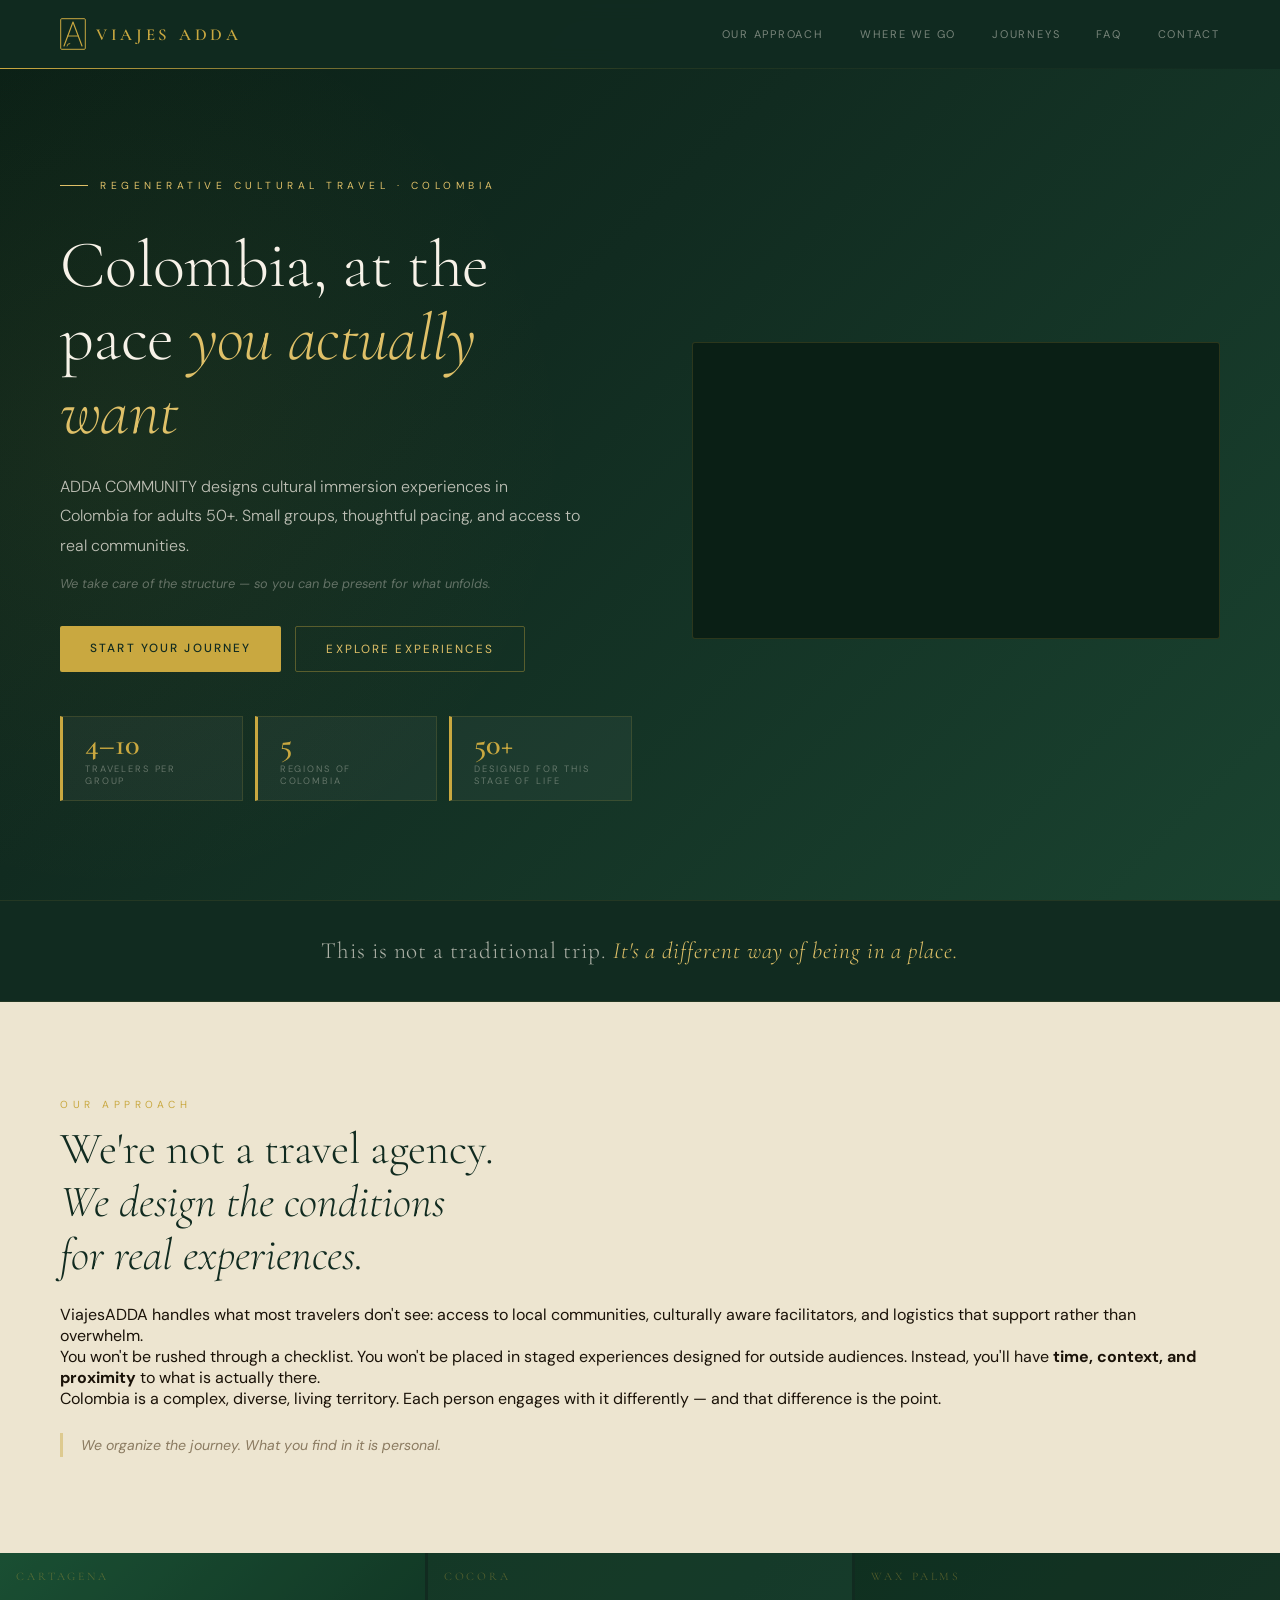
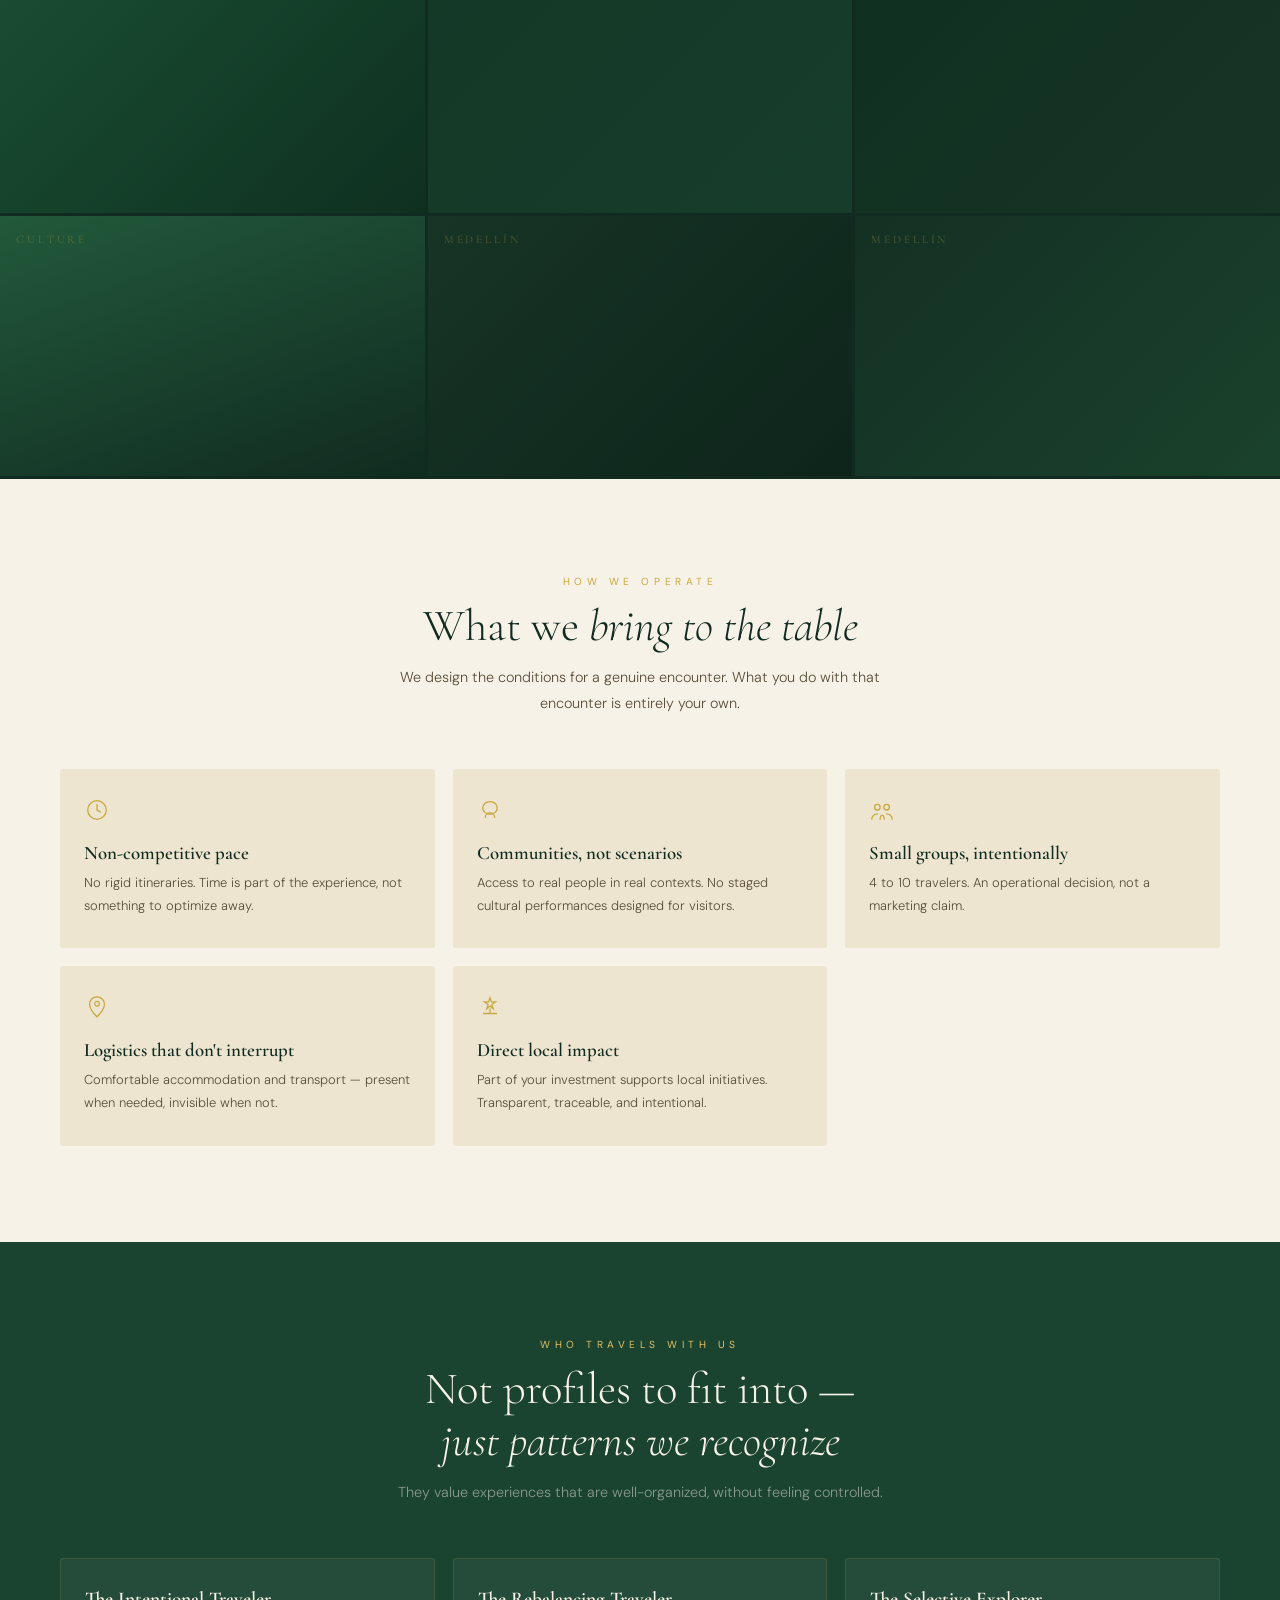
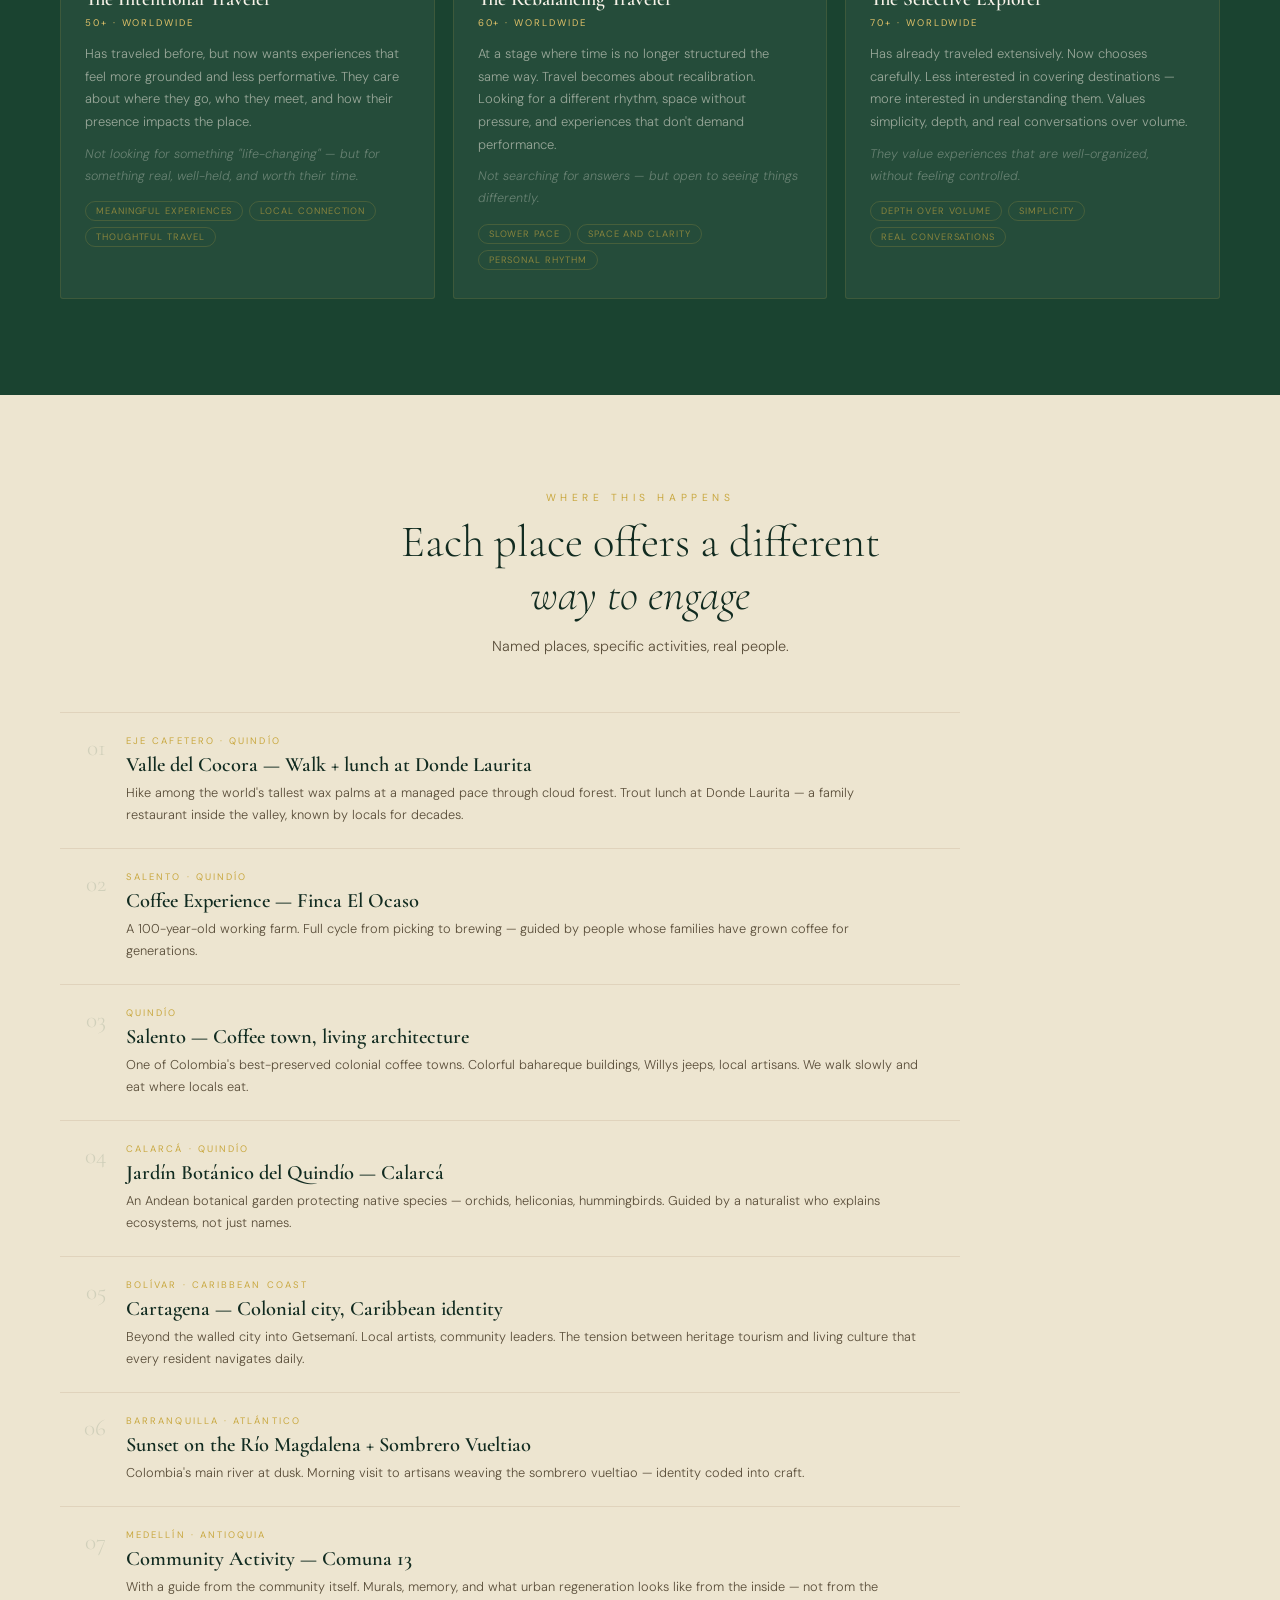
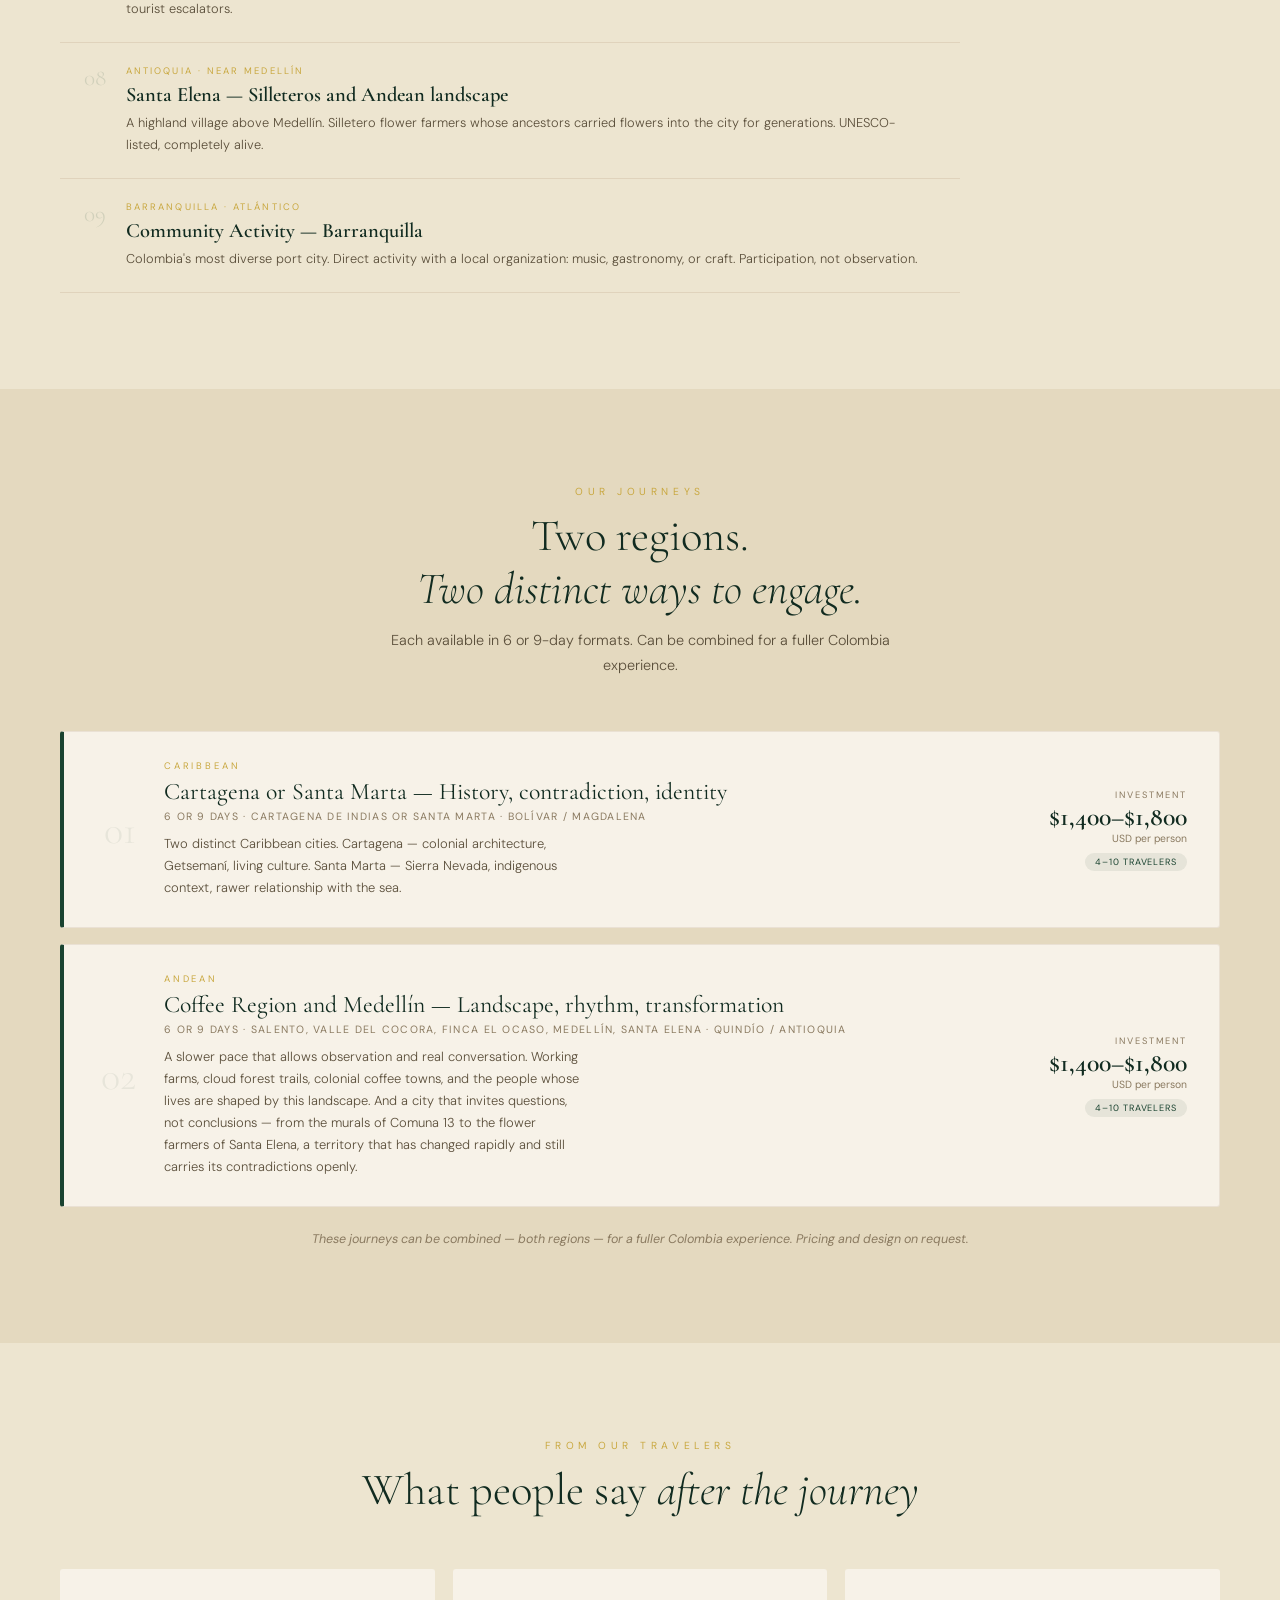
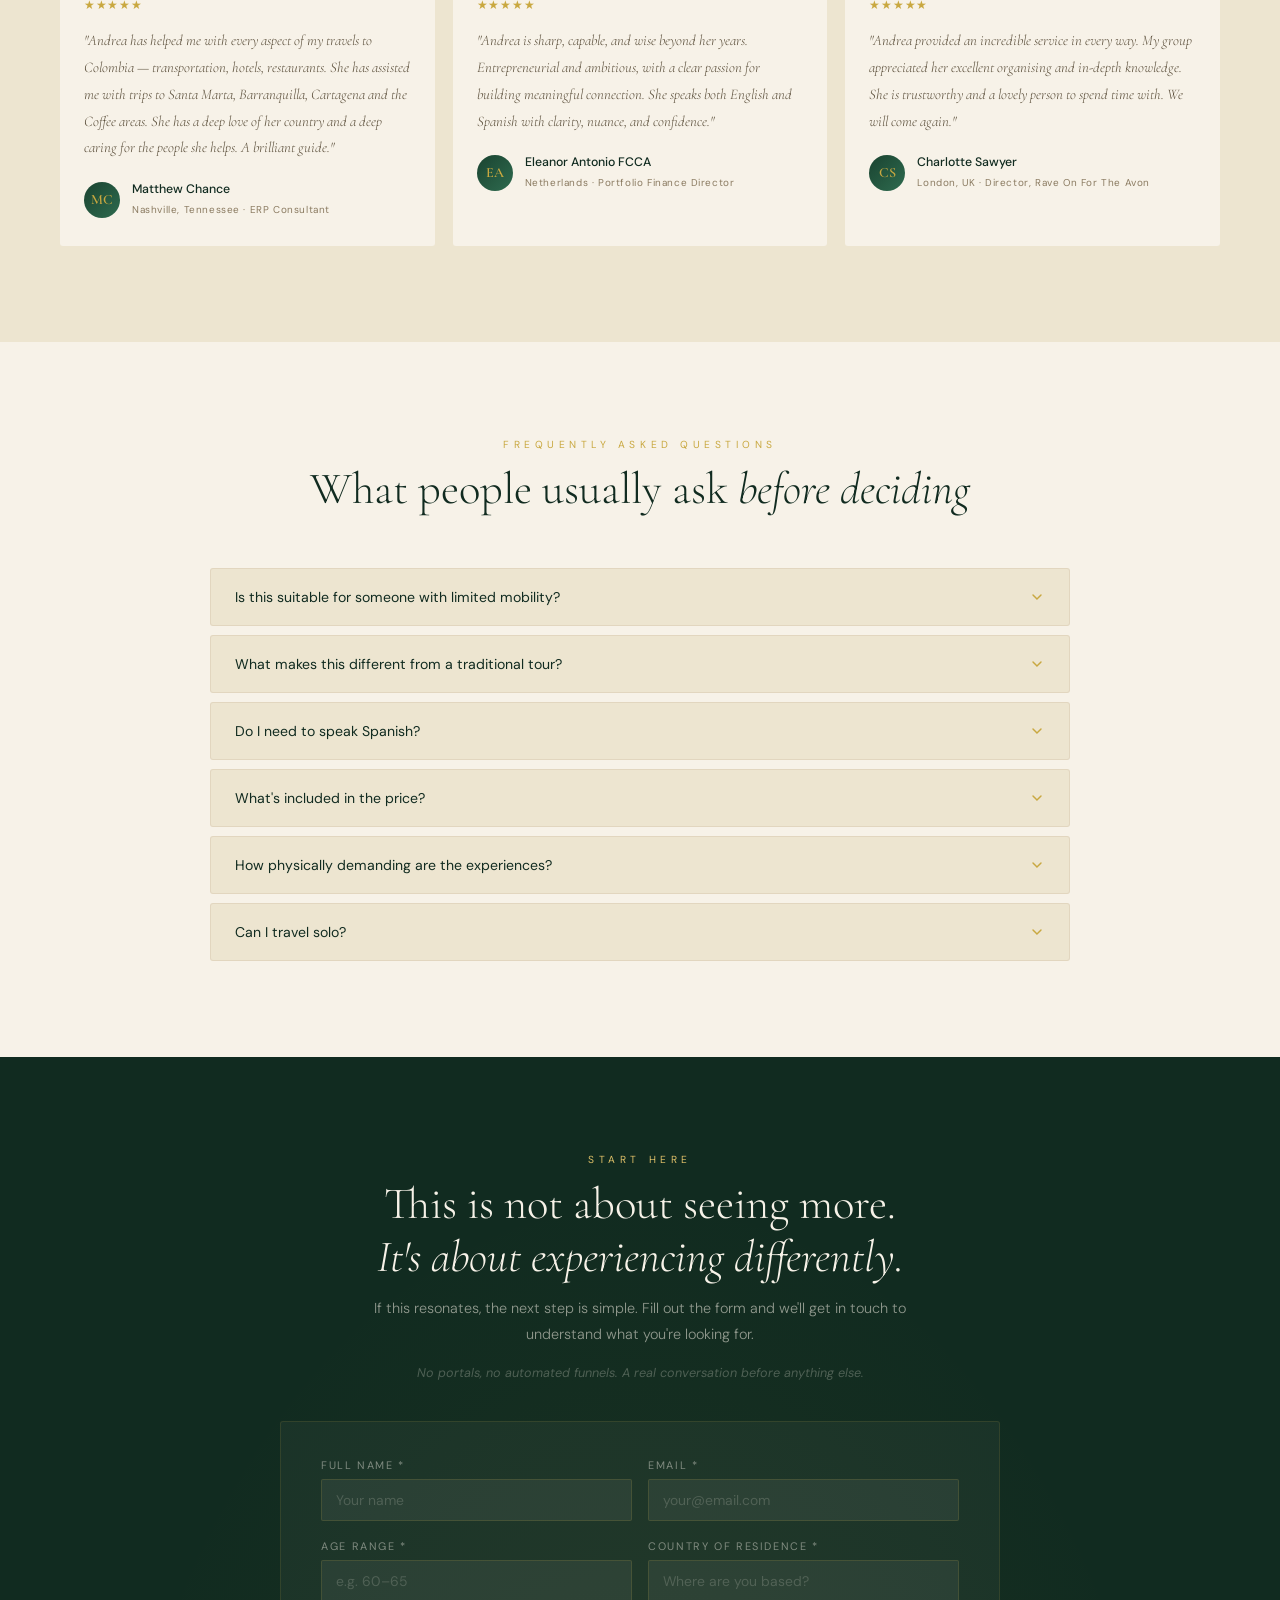
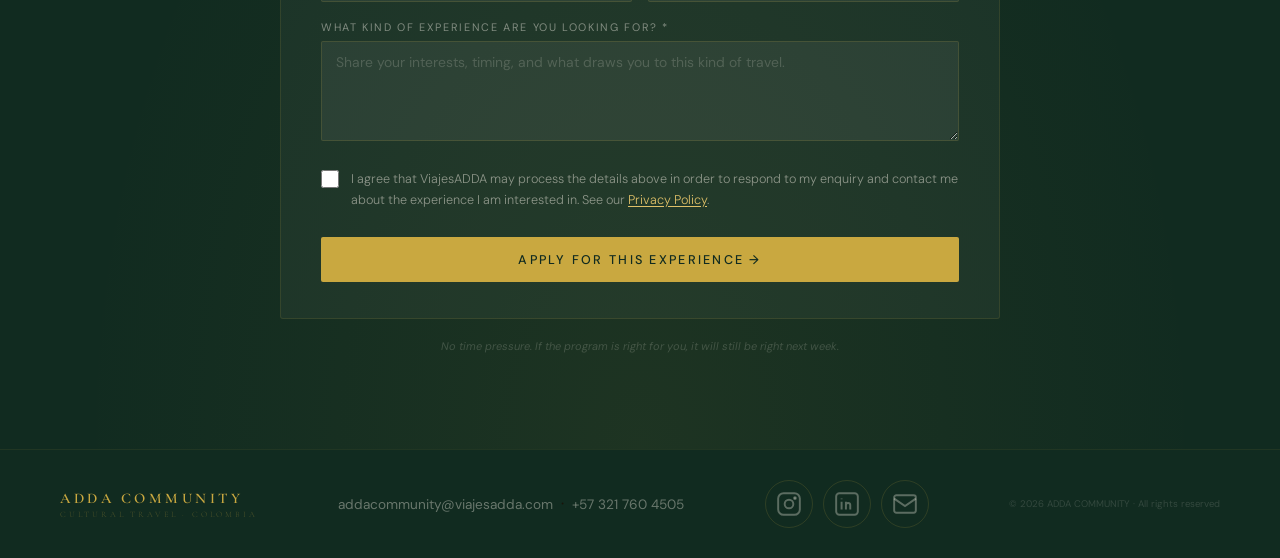
==== commit 6807729c: "Add hero video and update website" ====
--- a/index.html
+++ b/index.html
@@ -62,20 +62,36 @@
 
 <!-- HERO -->
 <section class="hero">
-  <div class="hero-content">
-    <div class="hero-eye">Regenerative Cultural Travel · Colombia</div>
-    <h1>Colombia, at the pace <em>you actually want</em></h1>
-    <p class="hero-sub">ADDA COMMUNITY designs cultural immersion experiences in Colombia for adults 50+. Small groups, thoughtful pacing, and access to real communities.</p>
-    <p class="hero-note">We take care of the structure — so you can be present for what unfolds.</p>
-    <div class="hero-btns">
-      <a href="#journeys" class="btn-g">Start your journey</a>
-      <a href="#experiences" class="btn-o">Explore experiences</a>
-    </div>
-  </div>
-  <div class="hero-stats">
-    <div class="stat"><div class="stat-n">4–10</div><div class="stat-l">travelers per group</div></div>
-    <div class="stat"><div class="stat-n">5</div><div class="stat-l">regions of Colombia</div></div>
-    <div class="stat"><div class="stat-n">50+</div><div class="stat-l">designed for this stage of life</div></div>
+  <!-- Dos columnas independientes: texto | video.
+       El video NO es fondo: es un elemento propio dentro de su columna.
+       Nada se superpone encima de el. -->
+  <div class="hero-grid">
+
+    <div class="hero-content">
+      <div class="hero-eye">Regenerative Cultural Travel · Colombia</div>
+      <h1>Colombia, at the pace <em>you actually want</em></h1>
+      <p class="hero-sub">ADDA COMMUNITY designs cultural immersion experiences in Colombia for adults 50+. Small groups, thoughtful pacing, and access to real communities.</p>
+      <p class="hero-note">We take care of the structure — so you can be present for what unfolds.</p>
+      <div class="hero-btns">
+        <a href="#journeys" class="btn-g">Start your journey</a>
+        <a href="#experiences" class="btn-o">Explore experiences</a>
+      </div>
+      <div class="hero-stats">
+        <div class="stat"><div class="stat-n">4–10</div><div class="stat-l">travelers per group</div></div>
+        <div class="stat"><div class="stat-n">5</div><div class="stat-l">regions of Colombia</div></div>
+        <div class="stat"><div class="stat-n">50+</div><div class="stat-l">designed for this stage of life</div></div>
+      </div>
+    </div>
+
+    <div class="hero-media">
+      <video class="hero-video"
+             src="videos/colombia-hero.mp4"
+             autoplay muted loop playsinline
+             preload="metadata"
+             aria-label="Aerial views of Cartagena, Barranquilla, Medellin and the Cocora valley">
+      </video>
+    </div>
+
   </div>
 </section>
 
@@ -97,15 +113,7 @@
         <div class="approach-ql">We organize the journey. What you find in it is personal.</div>
       </div>
     </div>
-    <div class="approach-photo rv" style="transition-delay:.18s">
-      <div class="approach-photo-fallback">
-        <span>Cartagena de Indias</span>
-        <span style="font-size:.6rem;letter-spacing:.35em">Bolívar · Colombia</span>
-      </div>
-      <img src="images/cartagena.jpg" width="1400" height="933" alt="Centro histórico de Cartagena de Indias, Colombia" loading="lazy" decoding="async" onerror="this.style.display='none'">
-      <div class="approach-photo-cap">Centro histórico, Cartagena de Indias · Heritage, and the life inside it.</div>
-    </div>
-  </div>
+   
 </section>
 
 <!-- GALLERY -->
@@ -171,11 +179,7 @@
         <h3>Small groups, intentionally</h3>
         <p>4 to 10 travelers. An operational decision, not a marketing claim.</p>
       </div>
-      <div class="pillar">
-        <svg viewBox="0 0 28 28" fill="none" stroke="currentColor" stroke-width="1.4"><path d="M5 14c0-4 3.6-7.2 8.2-7.2s8.2 3.2 8.2 7.2-3.6 7.2-8.2 7.2c-1.5 0-3-.4-4.2-1.1L4 21l1.2-4.8C4.8 15.4 5 14.7 5 14z"/></svg>
-        <h3>Facilitators, not tour guides</h3>
-        <p>Our team accompanies you through the experience. They don't narrate it for you.</p>
-      </div>
+     
       <div class="pillar">
         <svg viewBox="0 0 28 28" fill="none" stroke="currentColor" stroke-width="1.4"><path d="M14 3C9.5 3 6 6.5 6 11c0 5.8 8 13.5 8 13.5S22 16.8 22 11c0-4.5-3.5-8-8-8z"/><circle cx="14" cy="10.5" r="2.5" stroke-width="1.2"/></svg>
         <h3>Logistics that don't interrupt</h3>
@@ -206,16 +210,16 @@
         <p class="persona-note">Not looking for something "life-changing" — but for something real, well-held, and worth their time.</p>
         <div class="ptags"><span class="ptag">Meaningful experiences</span><span class="ptag">Local connection</span><span class="ptag">Thoughtful travel</span></div>
       </div>
-      <div class="persona">
-        <h3>The Rebalancing Traveler</h3>
-        <div class="persona-age">55–70 · Worldwide</div>
-        <p>At a stage where time is no longer structured the same way. Travel becomes less about escape and more about recalibration. Looking for a different rhythm, space without pressure, and experiences that don't demand performance.</p>
-        <p class="persona-note">Not searching for answers — but open to seeing things differently.</p>
-        <div class="ptags"><span class="ptag">Slower pace</span><span class="ptag">Space and clarity</span><span class="ptag">Personal rhythm</span></div>
-      </div>
+     <div class="persona">
+  <h3>The Rebalancing Traveler</h3>
+  <div class="persona-age">60+ · Worldwide</div>
+  <p>At a stage where time is no longer structured the same way. Travel becomes about recalibration. Looking for a different rhythm, space without pressure, and experiences that don't demand performance.</p>
+  <p class="persona-note">Not searching for answers — but open to seeing things differently.</p>
+  <div class="ptags"><span class="ptag">Slower pace</span><span class="ptag">Space and clarity</span><span class="ptag">Personal rhythm</span></div>
+</div>
       <div class="persona">
         <h3>The Selective Explorer</h3>
-        <div class="persona-age">60–80 · Worldwide</div>
+        <div class="persona-age">70+ · Worldwide</div>
         <p>Has already traveled extensively. Now chooses carefully. Less interested in covering destinations — more interested in understanding them. Values simplicity, depth, and real conversations over volume.</p>
         <p class="persona-note">They value experiences that are well-organized, without feeling controlled.</p>
         <div class="ptags"><span class="ptag">Depth over volume</span><span class="ptag">Simplicity</span><span class="ptag">Real conversations</span></div>
@@ -405,12 +409,7 @@
         <div class="booking-note">Opens in a new tab · No account needed</div>
       </div>
     </form>
-    <div class="channels">
-      <a href="https://www.linkedin.com/in/andrea-samara-dussan" class="chan" target="_blank">LinkedIn</a>
-      <a href="https://www.instagram.com/viajesadda_/" class="chan" target="_blank">@viajesadda_</a>
-      <a href="mailto:addacommunity@viajesadda.com" class="chan">addacommunity@viajesadda.com</a>
-      <a href="tel:+573217604505" class="chan">+57 321 760 4505</a>
-    </div>
+   
     <p class="contact-fine">No time pressure. If the program is right for you, it will still be right next week.</p>
   </div>
 </section>
@@ -420,9 +419,9 @@
   <div class="f-logo">ADDA COMMUNITY<span>Cultural travel · Colombia</span></div>
   <div class="f-contact"><a href="mailto:addacommunity@viajesadda.com">addacommunity@viajesadda.com</a> &nbsp;·&nbsp; <a href="tel:+573217604505">+57 321 760 4505</a></div>
   <div class="f-social">
-    <a href="https://www.instagram.com/viajesadda_/" target="_blank"><svg width="13" height="13" viewBox="0 0 24 24" fill="none" stroke="currentColor" stroke-width="1.8"><rect x="2" y="2" width="20" height="20" rx="5"/><circle cx="12" cy="12" r="4"/><circle cx="17.5" cy="6.5" r=".8" fill="currentColor"/></svg></a>
-    <a href="https://www.linkedin.com/in/andrea-samara-dussan" target="_blank"><svg width="13" height="13" viewBox="0 0 24 24" fill="none" stroke="currentColor" stroke-width="1.8"><rect x="2" y="2" width="20" height="20" rx="3"/><path d="M7 10v7M7 7v.5M11 17v-4c0-1.5 1-2 2-2s2 .5 2 2v4M11 10v7"/></svg></a>
-    <a href="mailto:addacommunity@viajesadda.com"><svg width="13" height="13" viewBox="0 0 24 24" fill="none" stroke="currentColor" stroke-width="1.8"><rect x="2" y="4" width="20" height="16" rx="2"/><path d="M2 7l10 7 10-7"/></svg></a>
+    <a href="https://www.instagram.com/viajesadda_/" target="_blank"><svg width="18" height="18" viewBox="0 0 24 24" fill="none" stroke="currentColor" stroke-width="1.8"><rect x="2" y="2" width="20" height="20" rx="5"/><circle cx="12" cy="12" r="4"/><circle cx="17.5" cy="6.5" r=".8" fill="currentColor"/></svg></a>
+    <a href="https://www.linkedin.com/in/andrea-samara-dussan" target="_blank"><svg width="18" height="18" viewBox="0 0 24 24" fill="none" stroke="currentColor" stroke-width="1.8"><rect x="2" y="2" width="20" height="20" rx="3"/><path d="M7 10v7M7 7v.5M11 17v-4c0-1.5 1-2 2-2s2 .5 2 2v4M11 10v7"/></svg></a>
+    <a href="mailto:addacommunity@viajesadda.com"><svg width="18" height="18" viewBox="0 0 24 24" fill="none" stroke="currentColor" stroke-width="1.8"><rect x="2" y="4" width="20" height="16" rx="2"/><path d="M2 7l10 7 10-7"/></svg></a>
   </div>
   <div class="f-copy">© 2026 ADDA COMMUNITY · All rights reserved</div>
 </footer>
--- a/css/style.css
+++ b/css/style.css
@@ -39,20 +39,37 @@
 
 /* HERO */
 .hero{min-height:100vh;background:linear-gradient(135deg,#0a1f15 0%,var(--gd) 40%,var(--g) 100%);display:flex;align-items:center;padding-top:80px;position:relative;overflow:hidden}
-.hero::after{content:'';position:absolute;right:0;top:0;bottom:0;width:40%;background:radial-gradient(ellipse at 85% 50%,rgba(201,168,64,.06) 0%,transparent 70%)}
-.hero-content{position:relative;z-index:2;padding:80px 60px}
+/* Rejilla del hero: texto | video. minmax(0,...) impide que una columna
+   desborde sobre la otra, que es la causa habitual de solapamientos. */
+.hero-grid{position:relative;z-index:2;width:100%;max-width:1500px;margin:0 auto;display:grid;grid-template-columns:minmax(0,52fr) minmax(0,48fr);gap:60px;align-items:center;padding:56px 60px}
+/* Columna del video. Ningun elemento se coloca encima: sin overlays,
+   sin gradientes, sin texto. */
+.hero-media{min-width:0;display:flex;justify-content:center;align-items:center}
+/* contain (no cover): el fotograma entra completo y NO se recorta ningun
+   borde, de modo que los rotulos del video se ven enteros.
+   La proporcion 16:9 coincide con la del archivo, asi que no quedan
+   franjas negras. max-width lo mantiene contenido en pantallas anchas. */
+.hero-video{display:block;width:100%;max-width:680px;aspect-ratio:16/9;object-fit:contain;border-radius:3px;background:#0a1f15;border:1px solid rgba(201,168,64,.18)}
+/* El brillo decorativo se reduce al lado del texto: ocupaba el 40% derecho,
+   que es exactamente donde ahora vive el video, y el brief pide que nada
+   quede por encima de el. */
+.hero::after{content:'';position:absolute;left:0;top:0;bottom:0;width:45%;background:radial-gradient(ellipse at 20% 50%,rgba(201,168,64,.06) 0%,transparent 70%);pointer-events:none}
+.hero-content{position:relative;z-index:2;min-width:0}
 .hero-eye{display:flex;align-items:center;gap:12px;font-size:.64rem;letter-spacing:.44em;text-transform:uppercase;color:var(--gl);margin-bottom:36px}
 .hero-eye::before{content:'';width:28px;height:1px;background:var(--gl);flex-shrink:0}
 h1{font-family:'Cormorant Garamond',serif;font-size:clamp(2.4rem,5.2vw,4.2rem);font-weight:300;color:var(--cr);line-height:1.1;letter-spacing:-.01em;margin-bottom:24px;max-width:16ch}
 h1 em{font-style:italic;color:var(--gl)}
 .hero-sub{font-size:1rem;color:rgba(247,242,232,.75);line-height:1.85;max-width:520px;margin-bottom:14px;font-weight:300}
-.hero-note{font-size:.8rem;color:rgba(247,242,232,.35);font-style:italic;margin-bottom:44px}
+.hero-note{font-size:.8rem;color:rgba(247,242,232,.35);font-style:italic;margin-bottom:34px}
 .hero-btns{display:flex;gap:14px;flex-wrap:wrap}
 .btn-g{background:var(--gold);color:var(--gd);border:none;padding:14px 30px;font-family:'DM Sans',sans-serif;font-size:.74rem;font-weight:500;letter-spacing:.18em;text-transform:uppercase;cursor:pointer;border-radius:2px;text-decoration:none;display:inline-block;transition:background .3s,transform .2s}
 .btn-g:hover{background:var(--gl);transform:translateY(-2px)}
 .btn-o{border:1px solid rgba(201,168,64,.38);color:var(--gl);background:transparent;padding:14px 30px;font-family:'DM Sans',sans-serif;font-size:.74rem;font-weight:400;letter-spacing:.18em;text-transform:uppercase;cursor:pointer;border-radius:2px;text-decoration:none;display:inline-block;transition:all .3s}
 .btn-o:hover{background:rgba(201,168,64,.08);border-color:var(--gold)}
-.hero-stats{position:absolute;bottom:60px;right:60px;z-index:2;display:flex;flex-direction:column;gap:14px}
+/* Las estadisticas dejan de flotar en absoluto sobre la esquina derecha
+   (ahi va el video) y pasan a fluir dentro de la columna de texto. */
+.hero-stats{display:flex;flex-wrap:wrap;gap:12px;margin-top:44px}
+.hero-stats .stat{flex:1 1 150px}
 .stat{background:rgba(255,255,255,.04);border:1px solid rgba(201,168,64,.16);border-left:3px solid var(--gold);padding:13px 22px}
 .stat-n{font-family:'Cormorant Garamond',serif;font-size:1.9rem;font-weight:600;color:var(--gold);line-height:1}
 .stat-l{font-size:.58rem;letter-spacing:.2em;text-transform:uppercase;color:rgba(247,242,232,.33);margin-top:3px}
@@ -73,7 +90,7 @@
 
 /* APPROACH */
 .approach-bg{background:var(--w)}
-.approach-grid{display:grid;grid-template-columns:1fr 1fr;gap:80px;align-items:start;max-width:1200px;margin:0 auto}
+.approach-grid{display:grid;grid-template-columns:1fr;gap:80px;align-items:start;max-width:1200px;margin:0 auto}
 .approach-text h2{margin-bottom:20px}
 .approach-text p{font-size:.92rem;color:var(--m);line-height:1.88;font-weight:300;margin-bottom:14px}
 .approach-text strong{color:var(--g);font-weight:500}
@@ -232,15 +249,26 @@
 .contact-fine{font-size:.69rem;color:rgba(247,242,232,.18);font-style:italic;margin-top:20px}
 
 /* FOOTER */
+/* FOOTER */
+/* FOOTER */
+
 footer{background:var(--gd);border-top:1px solid rgba(201,168,64,.09);padding:30px 60px;display:flex;justify-content:space-between;align-items:center;flex-wrap:wrap;gap:16px}
+
 .f-logo{font-family:'Cormorant Garamond',serif;font-size:.92rem;font-weight:600;letter-spacing:.24em;text-transform:uppercase;color:var(--gold)}
+
 .f-logo span{display:block;font-size:.52rem;font-weight:300;letter-spacing:.34em;color:rgba(201,168,64,.33);margin-top:2px}
-.f-contact a{font-size:.7rem;color:rgba(247,242,232,.38);text-decoration:none}
+
+.f-contact a{font-size:.85rem;color:rgba(247,242,232,.38);text-decoration:none}
+
 .f-social{display:flex;gap:10px}
-.f-social a{display:flex;align-items:center;justify-content:center;width:30px;height:30px;border:1px solid rgba(201,168,64,.16);border-radius:50%;color:rgba(247,242,232,.33);text-decoration:none;transition:all .3s}
+
+.f-social a{display:flex;align-items:center;justify-content:center;width:48px;height:48px;border:1px solid rgba(201,168,64,.16);border-radius:50%;color:rgba(247,242,232,.33);text-decoration:none;transition:all .3s}
+
+.f-social a svg{width:26px;height:26px}
+
 .f-social a:hover{border-color:var(--gold);color:var(--gold)}
+
 .f-copy{font-size:.6rem;color:rgba(247,242,232,.15)}
-
 /* REVEAL */
 .rv{opacity:0;transform:translateY(20px);transition:opacity .7s ease,transform .7s ease}
 .rv.on{opacity:1;transform:none}
@@ -249,8 +277,8 @@
 @media(max-width:1024px){
   .nav-row{padding:16px 24px}
   .nav-links{gap:20px}
-  .hero-content{padding:60px 24px}
-  .hero-stats{right:24px;bottom:32px}
+  .hero-grid{gap:40px;padding:48px 32px}
+  .hero-video{max-width:460px}
   .sec{padding:64px 24px}
   .approach-bg,.forwho-bg,.where-bg,.journeys-bg,.testi-bg,.faq-bg,.contact-bg{padding-left:24px;padding-right:24px}
   .strip{padding:28px 24px}
@@ -282,13 +310,16 @@
 
   /* Hero: stats stop floating over the text */
   .hero{min-height:auto;padding-top:70px;padding-bottom:40px;display:block}
-  .hero-content{padding:48px 20px 28px}
+  /* Una sola columna. La columna de texto va primera en el orden del
+     documento, asi que queda arriba sin reordenar nada. */
+  .hero-grid{grid-template-columns:minmax(0,1fr);gap:34px;padding:44px 20px 32px}
+  .hero-video{max-width:100%}
   .hero-eye{margin-bottom:22px;letter-spacing:.3em;font-size:.6rem}
   .hero-note{margin-bottom:30px}
   .hero-btns{flex-direction:column;align-items:stretch}
   .btn-g,.btn-o{text-align:center;padding:16px 24px}
-  .hero-stats{position:static;flex-direction:row;flex-wrap:wrap;gap:10px;padding:0 20px 20px}
-  .hero-stats .stat{flex:1 1 30%;padding:11px 14px;text-align:left}
+  .hero-stats{gap:10px;margin-top:32px}
+  .hero-stats .stat{flex:1 1 132px;padding:11px 14px;text-align:left}
   .stat-n{font-size:1.5rem}
   .stat-l{font-size:.53rem;letter-spacing:.12em}
 
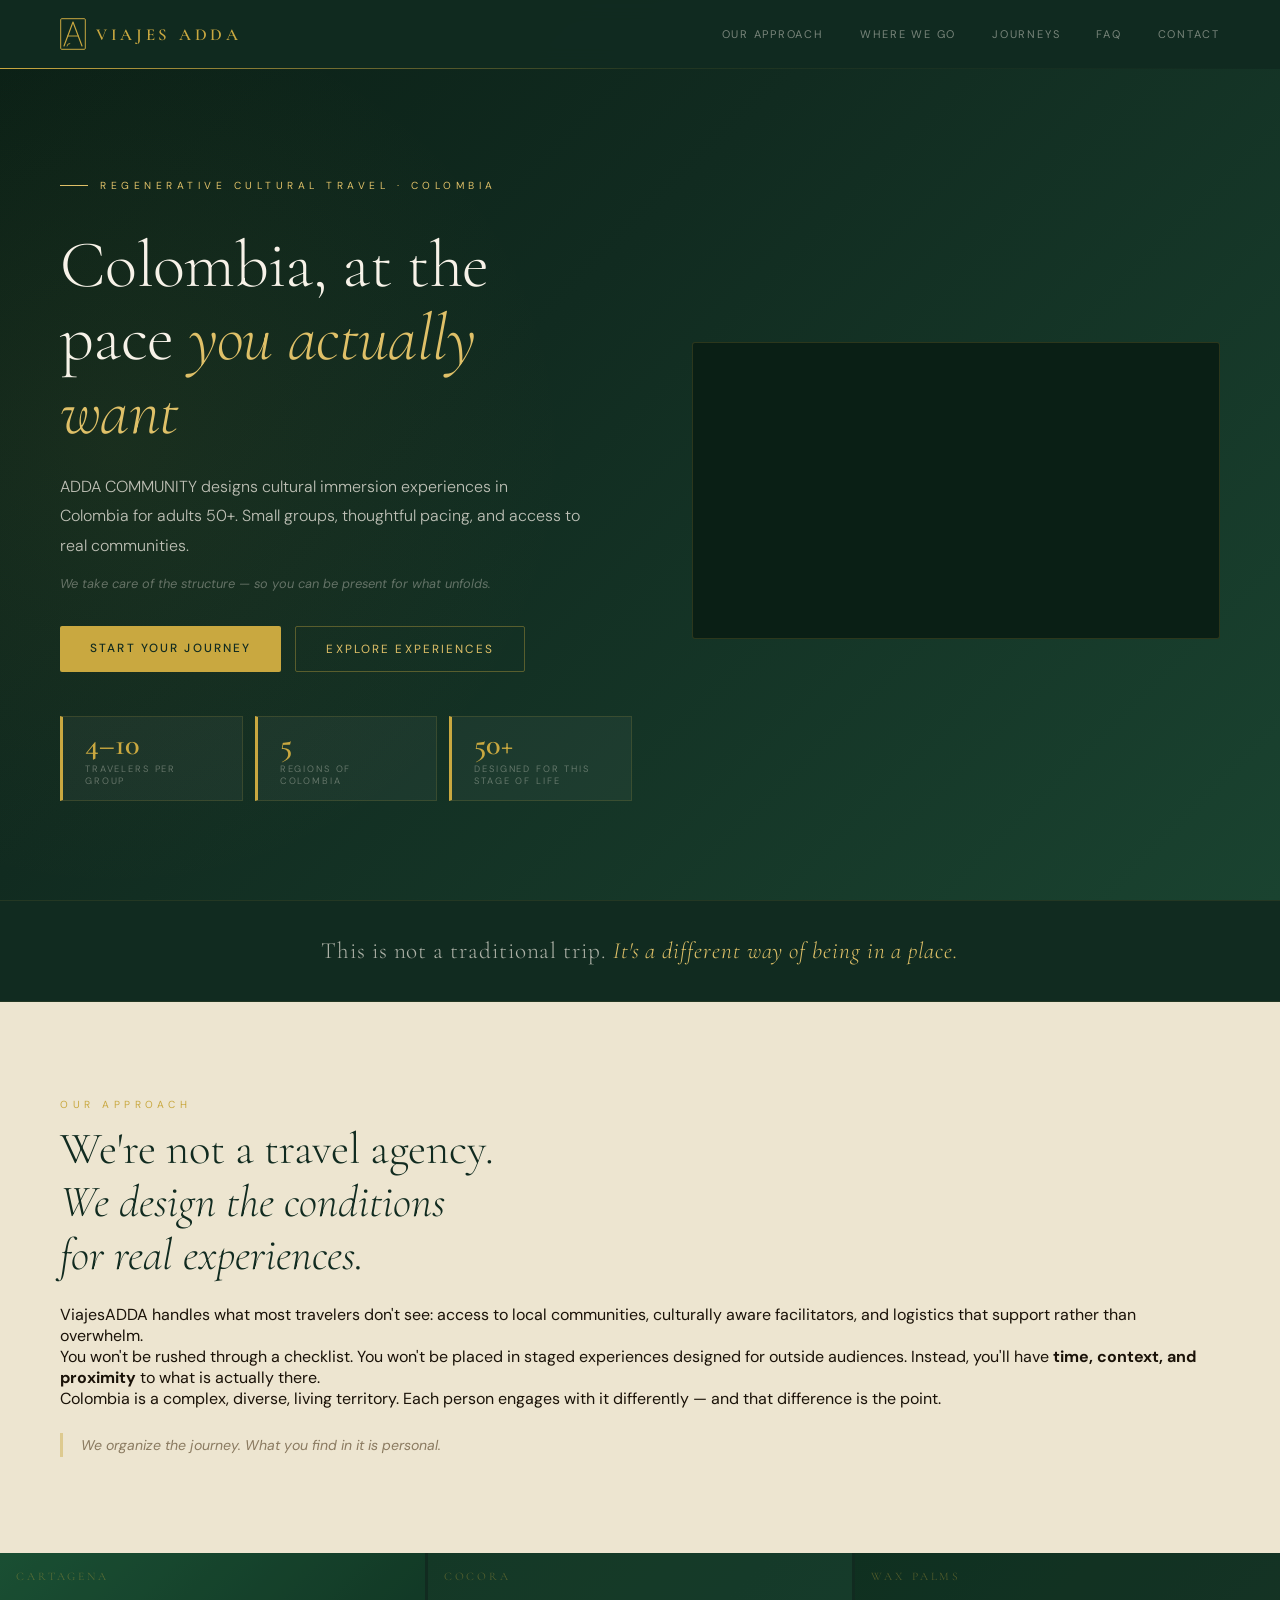
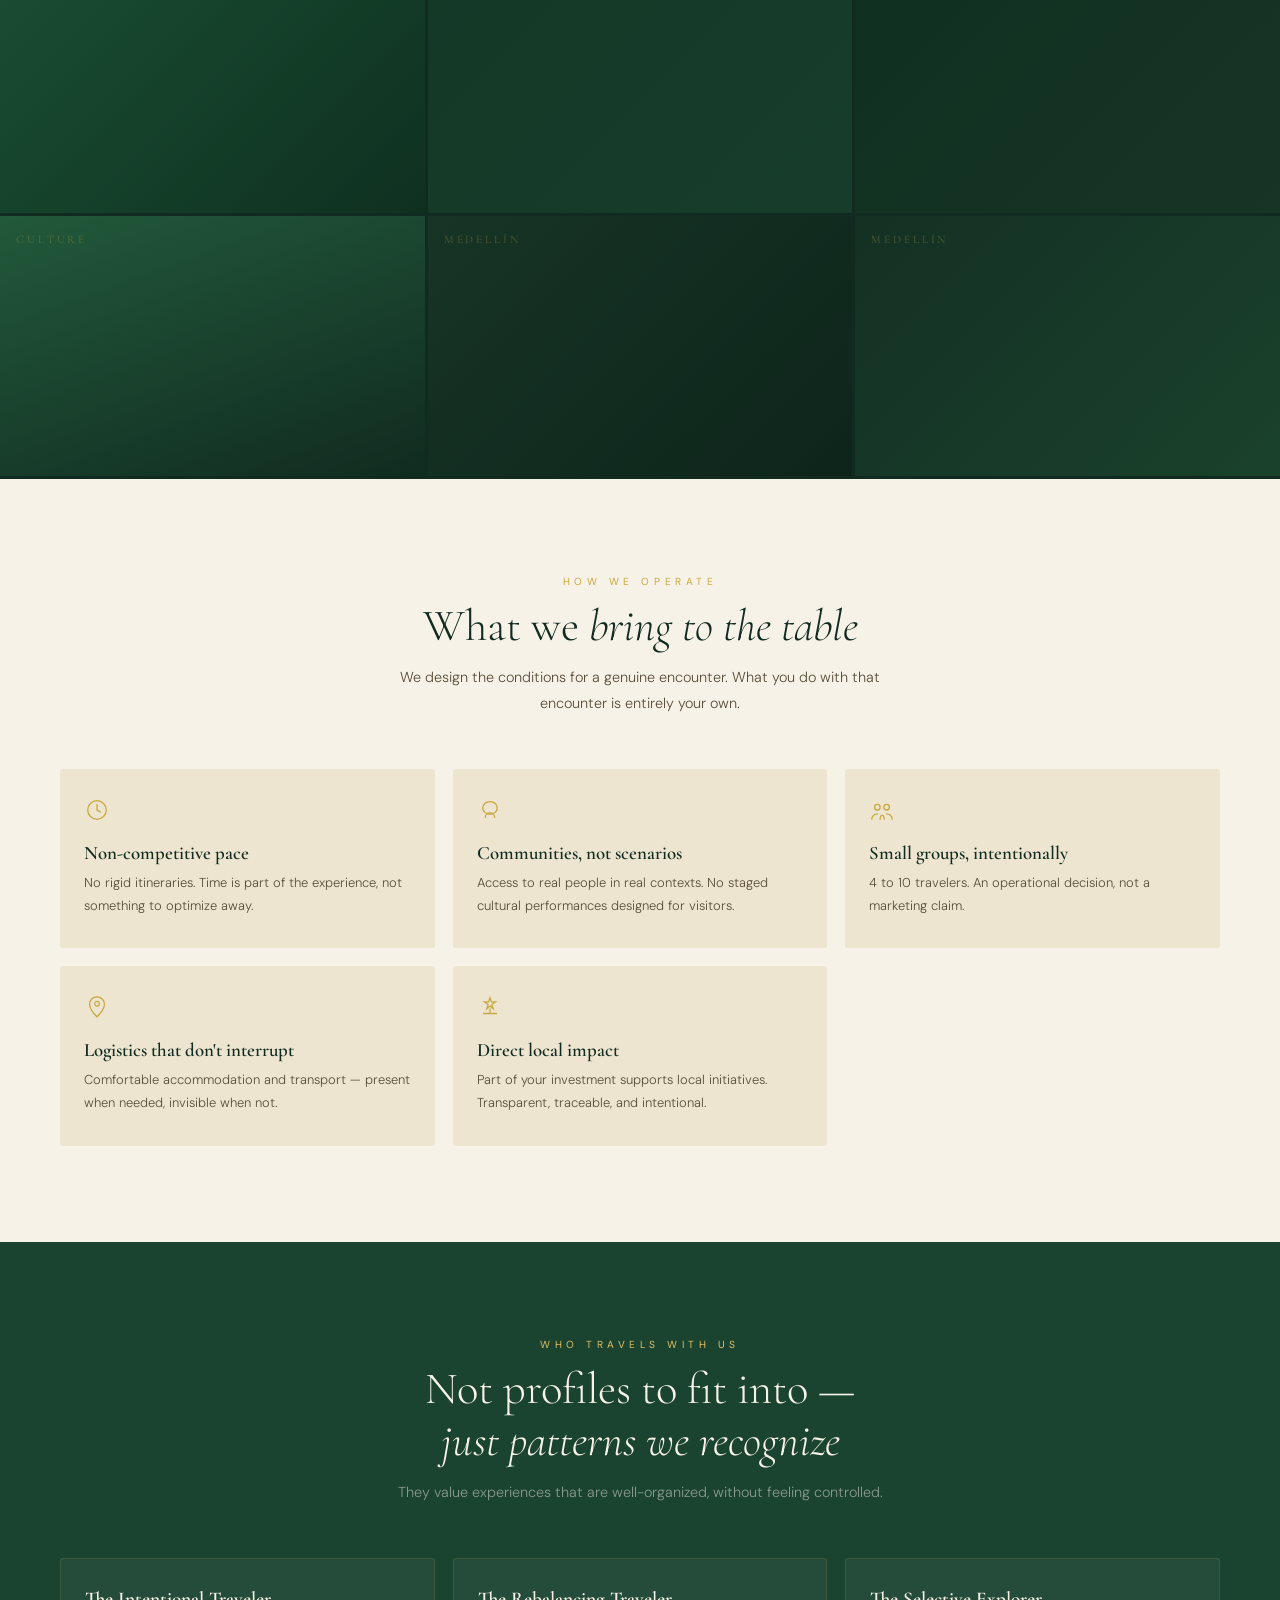
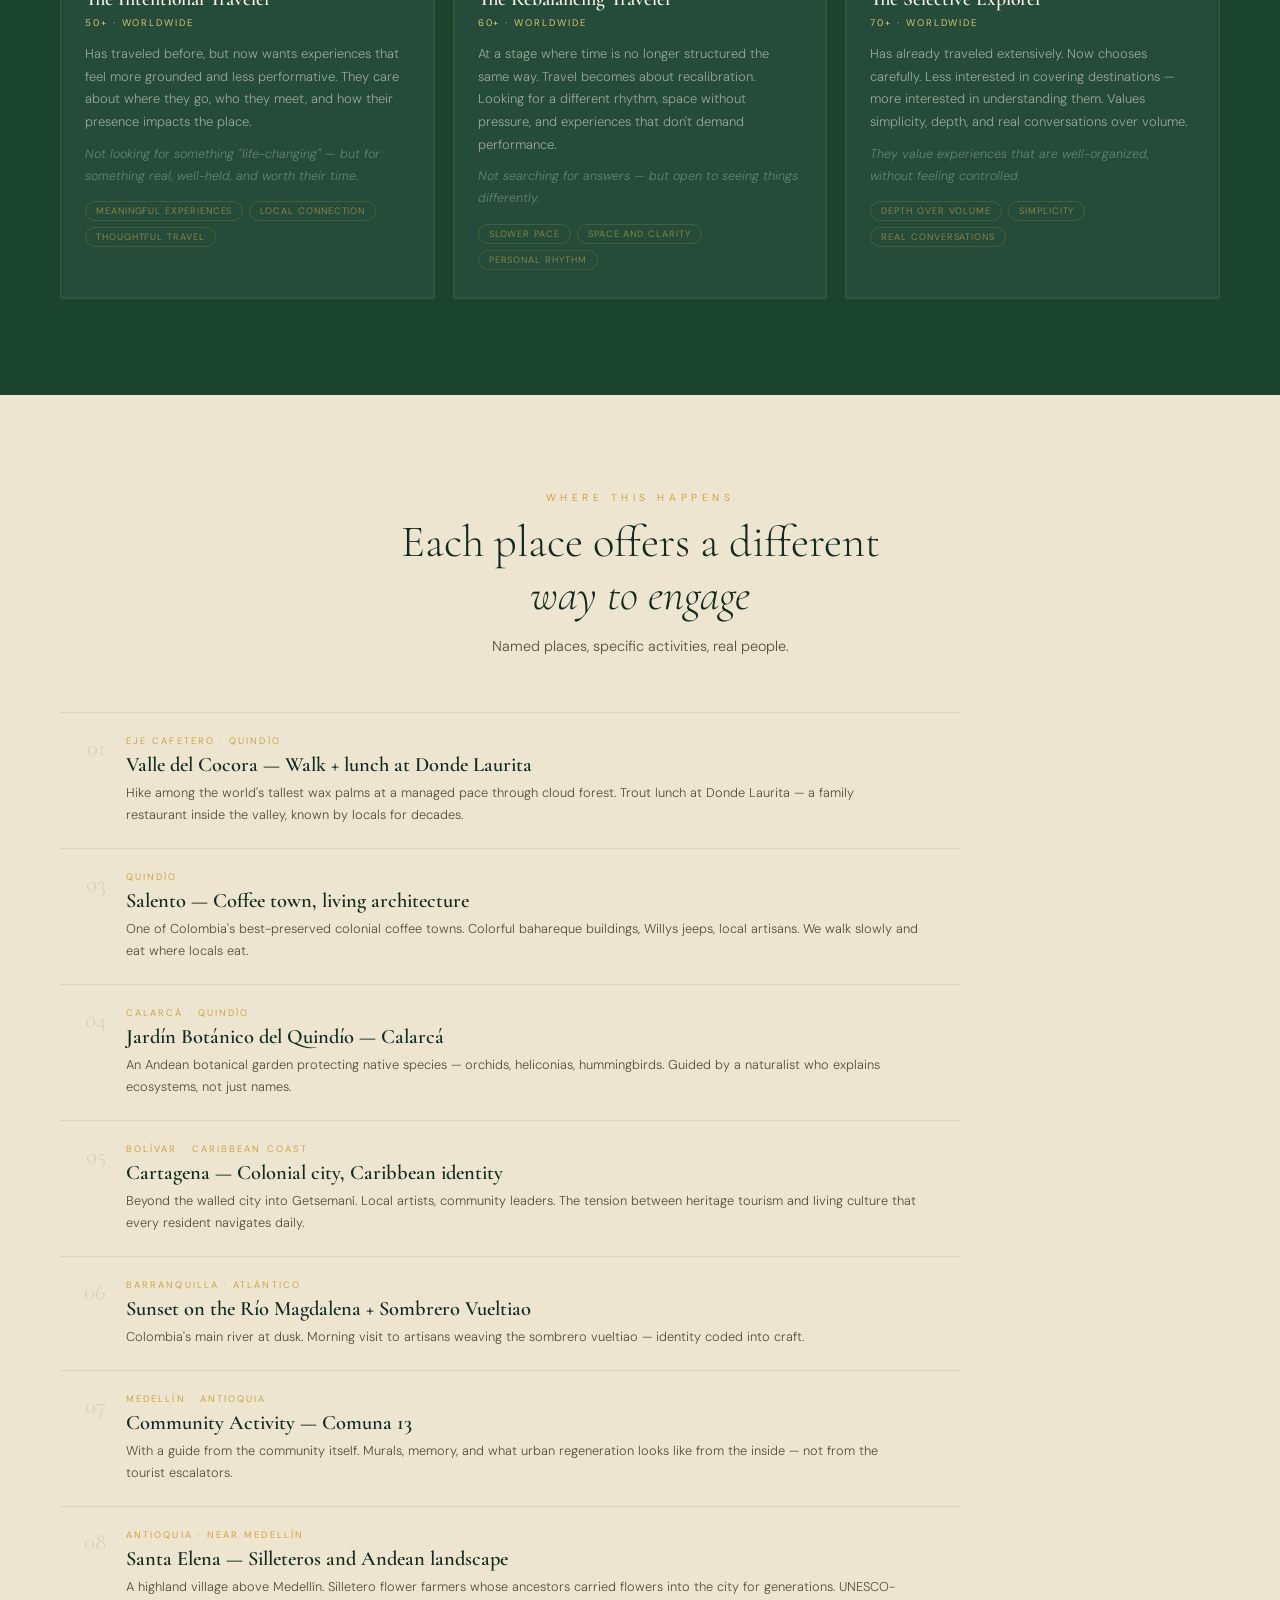
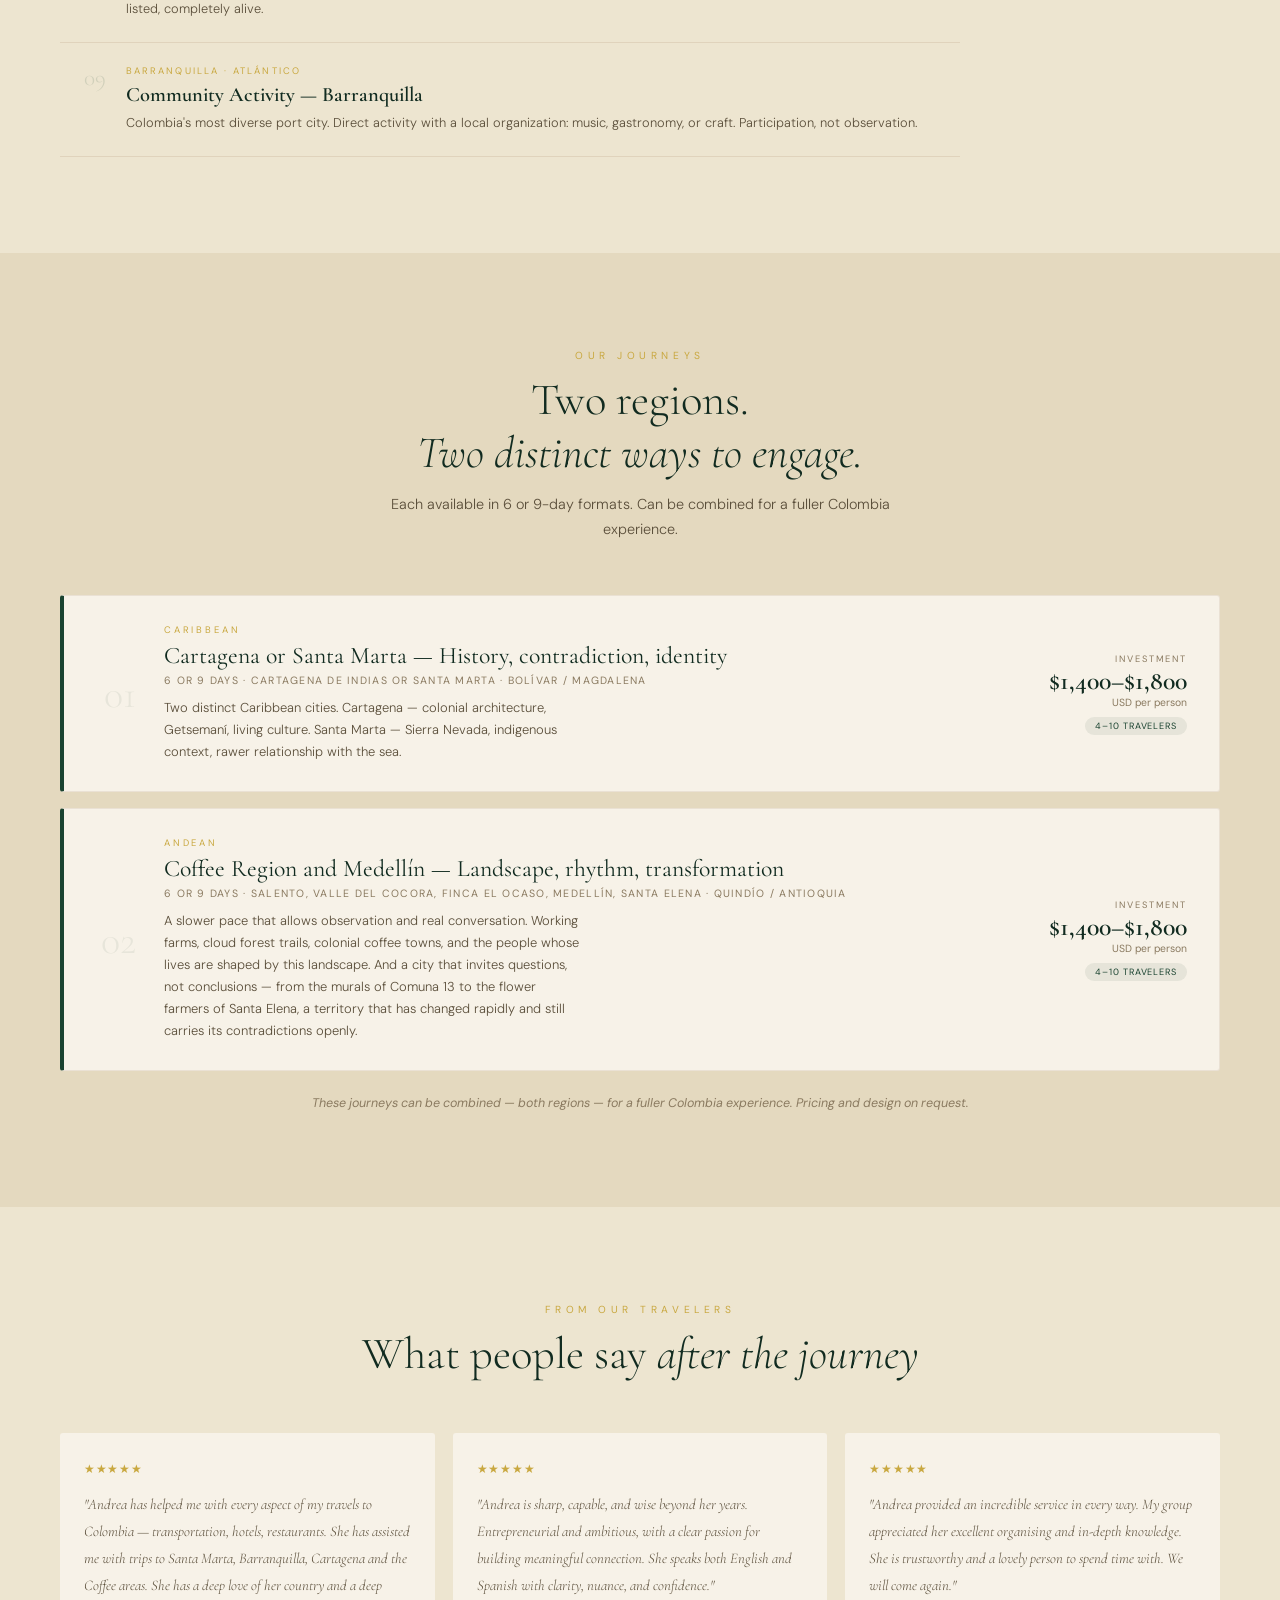
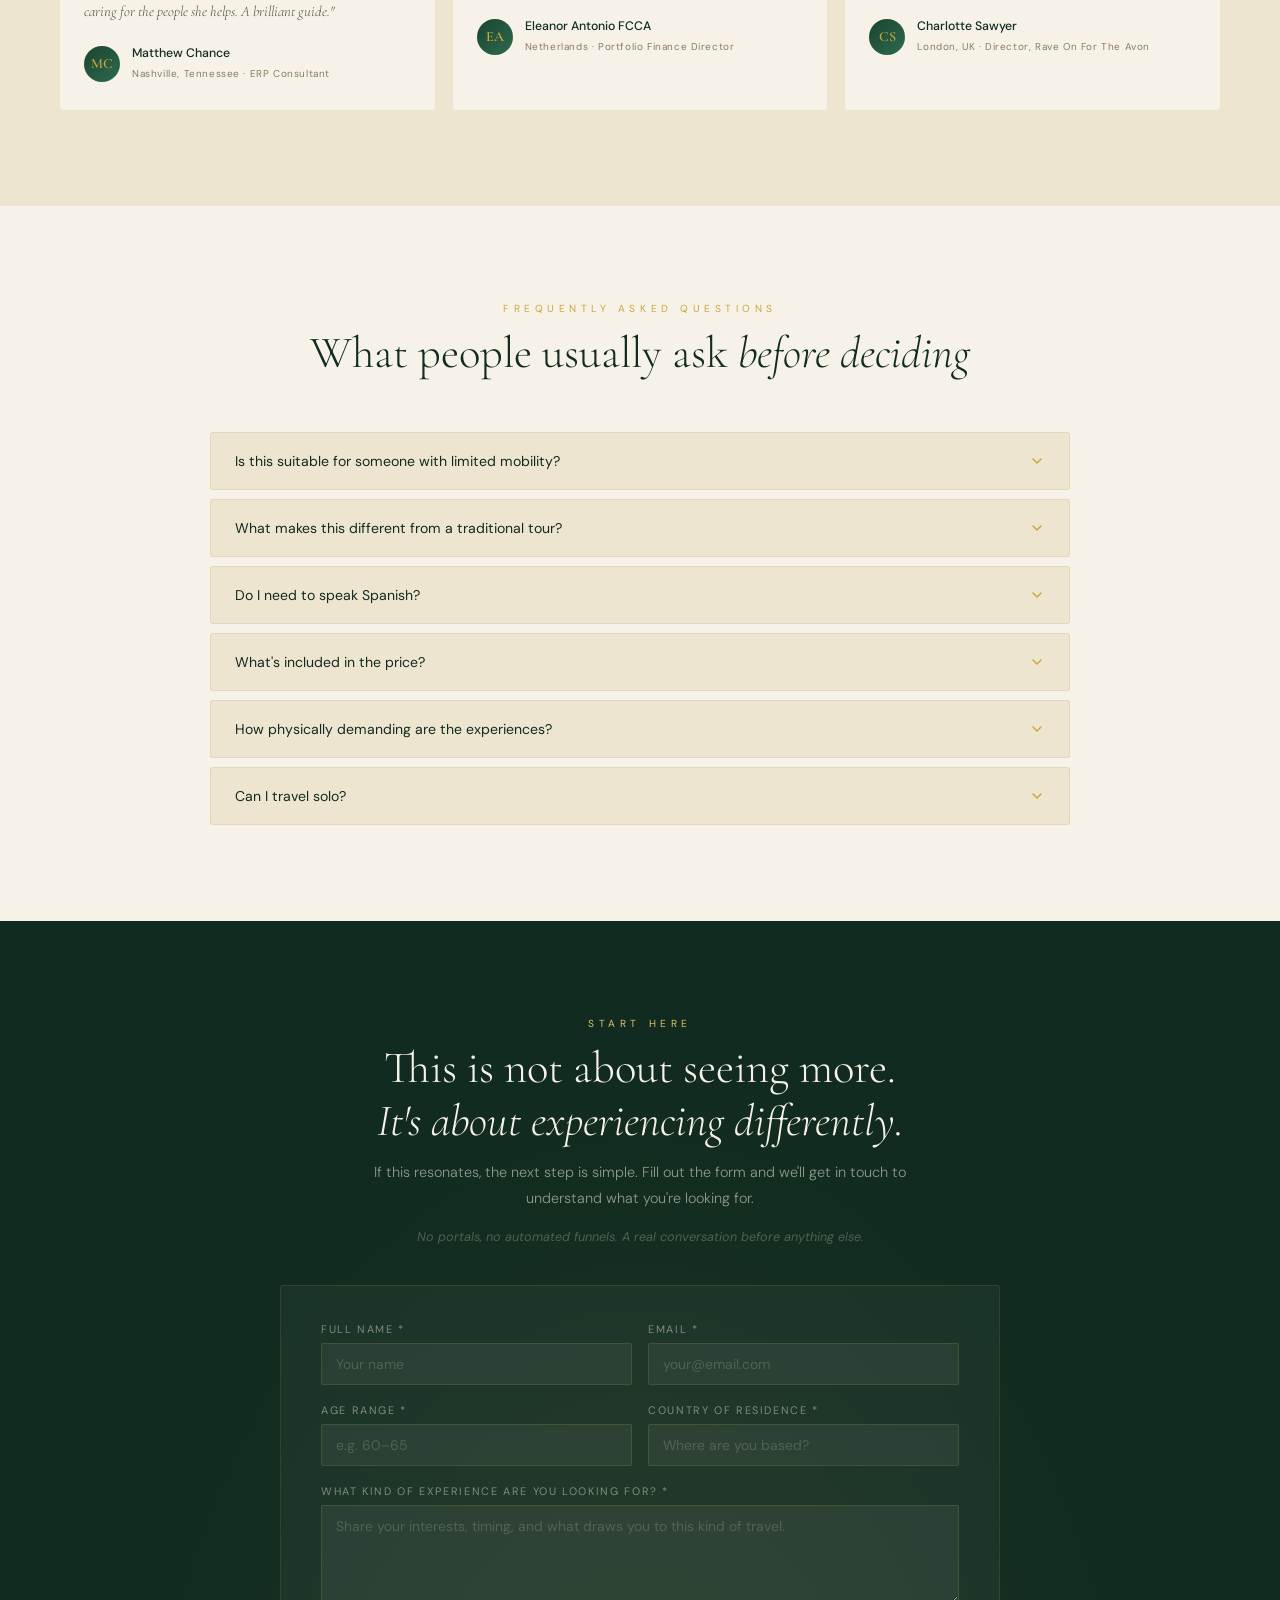
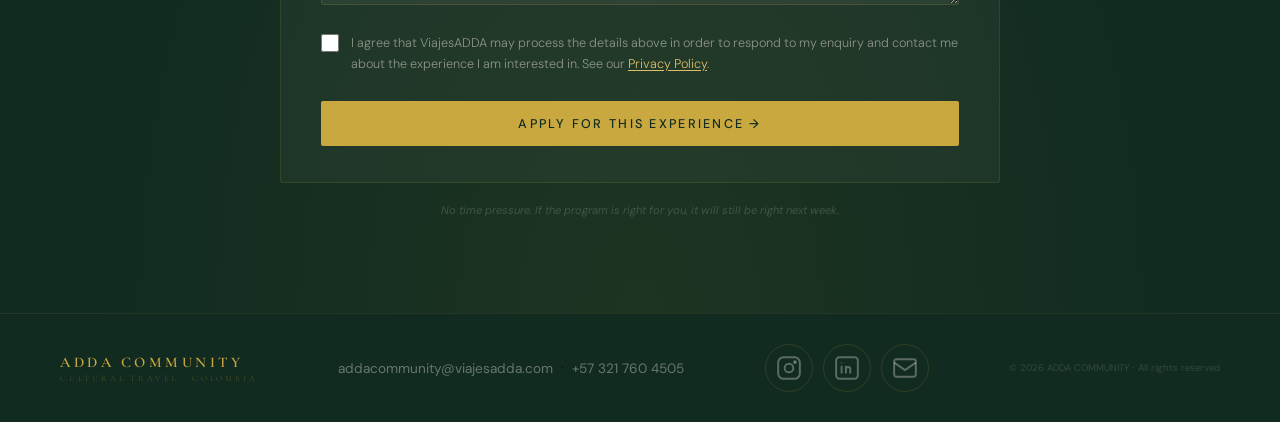
==== commit a2e9f84c: "Update Salento and Cartagena experiences, improve mobile lightbox" ====
--- a/index.html
+++ b/index.html
@@ -238,7 +238,6 @@
     </div>
     <div class="where-list rv" style="transition-delay:.1s">
       <a class="w-item" data-destination="cocora" role="button" tabindex="0" aria-haspopup="dialog" aria-controls="destModal"><div class="w-n">01</div><div><div class="w-reg">Eje Cafetero · Quindío</div><div class="w-name">Valle del Cocora — Walk + lunch at Donde Laurita</div><div class="w-desc">Hike among the world's tallest wax palms at a managed pace through cloud forest. Trout lunch at Donde Laurita — a family restaurant inside the valley, known by locals for decades.</div></div><div class="w-arr">↗</div></a>
-      <a class="w-item" data-destination="finca-ocaso" role="button" tabindex="0" aria-haspopup="dialog" aria-controls="destModal"><div class="w-n">02</div><div><div class="w-reg">Salento · Quindío</div><div class="w-name">Coffee Experience — Finca El Ocaso</div><div class="w-desc">A 100-year-old working farm. Full cycle from picking to brewing — guided by people whose families have grown coffee for generations.</div></div><div class="w-arr">↗</div></a>
       <a class="w-item" data-destination="salento" role="button" tabindex="0" aria-haspopup="dialog" aria-controls="destModal"><div class="w-n">03</div><div><div class="w-reg">Quindío</div><div class="w-name">Salento — Coffee town, living architecture</div><div class="w-desc">One of Colombia's best-preserved colonial coffee towns. Colorful bahareque buildings, Willys jeeps, local artisans. We walk slowly and eat where locals eat.</div></div><div class="w-arr">↗</div></a>
       <a class="w-item" data-destination="jardin-botanico" role="button" tabindex="0" aria-haspopup="dialog" aria-controls="destModal"><div class="w-n">04</div><div><div class="w-reg">Calarcá · Quindío</div><div class="w-name">Jardín Botánico del Quindío — Calarcá</div><div class="w-desc">An Andean botanical garden protecting native species — orchids, heliconias, hummingbirds. Guided by a naturalist who explains ecosystems, not just names.</div></div><div class="w-arr">↗</div></a>
       <a class="w-item" data-destination="cartagena" role="button" tabindex="0" aria-haspopup="dialog" aria-controls="destModal"><div class="w-n">05</div><div><div class="w-reg">Bolívar · Caribbean Coast</div><div class="w-name">Cartagena — Colonial city, Caribbean identity</div><div class="w-desc">Beyond the walled city into Getsemaní. Local artists, community leaders. The tension between heritage tourism and living culture that every resident navigates daily.</div></div><div class="w-arr">↗</div></a>
@@ -484,6 +483,25 @@
     </div>
   </div>
 </div>
+<!-- IMAGE LIGHTBOX -->
+<div class="lightbox" id="imageLightbox" aria-hidden="true">
+
+  <div class="lightbox-backdrop" data-lightbox-close></div>
+
+  <button 
+    class="lightbox-close" 
+    type="button" 
+    data-lightbox-close
+    aria-label="Close image">
+    ×
+  </button>
+
+  <img 
+    id="lightboxImage" 
+    src="" 
+    alt="Expanded destination image">
+
+</div>
 
 <script src="js/script.js"></script>
 </body>
--- a/css/style.css
+++ b/css/style.css
@@ -384,8 +384,31 @@
 /* --- Galeria: columna de imagenes apiladas, sin alturas fijas ---
    width 100% + aspect-ratio + object-fit. Nada de position:absolute,
    nada de height fijo: la galeria crece con su contenido. */
-.modal-gallery{display:flex;flex-direction:column;gap:10px;min-width:0}
-.modal-gallery img{display:block;width:100%;height:auto;aspect-ratio:4/3;object-fit:cover;border-radius:2px;background:rgba(139,96,53,.08)}
+.modal-gallery{
+  display:flex;
+  flex-direction:row;
+  gap:12px;
+  min-width:0;
+  overflow-x:auto;
+  scroll-snap-type:x mandatory;
+  scrollbar-width:none;
+  padding-bottom:8px;
+}
+
+.modal-gallery::-webkit-scrollbar{
+  display:none;
+}
+.modal-gallery img{
+  display:block;
+  flex:0 0 85%;
+  width:85%;
+  height:auto;
+  aspect-ratio:4/3;
+  object-fit:cover;
+  border-radius:2px;
+  background:rgba(139,96,53,.08);
+  scroll-snap-align:start;
+}
 .modal-gallery img:first-child{aspect-ratio:3/2}
 .modal-gallery.is-empty{display:flex;align-items:center;justify-content:center;min-height:150px;border:1px dashed rgba(139,96,53,.28);border-radius:2px;color:var(--l);font-size:.82rem;font-style:italic;text-align:center;padding:20px}
 
@@ -433,3 +456,64 @@
   .modal-facts dd{font-size:.9rem}
   .modal-x{top:10px;right:10px;width:34px;height:34px}
 }
+/* =========================
+   IMAGE LIGHTBOX
+   ========================= */
+
+.lightbox{
+  position:fixed;
+  inset:0;
+  z-index:9999;
+  display:none;
+  align-items:center;
+  justify-content:center;
+}
+
+.lightbox.open{
+  display:flex;
+}
+
+.lightbox-backdrop{
+  position:absolute;
+  inset:0;
+  background:rgba(0,0,0,.85);
+}
+
+.lightbox img{
+  position:relative;
+  max-width:55vw;
+  max-height:55vh;
+  object-fit:contain;
+  border-radius:4px;
+  z-index:2;
+}
+
+.lightbox-close{
+  position:absolute;
+  top:25px;
+  right:30px;
+  z-index:3;
+
+  width:42px;
+  height:42px;
+
+  border:1px solid rgba(255,255,255,.4);
+  background:rgba(0,0,0,.3);
+
+  color:white;
+  font-size:28px;
+  cursor:pointer;
+}
+@media (max-width: 600px){
+
+  .lightbox-close{
+    top:15px;
+    right:15px;
+
+    width:48px;
+    height:48px;
+
+    font-size:30px;
+  }
+
+}
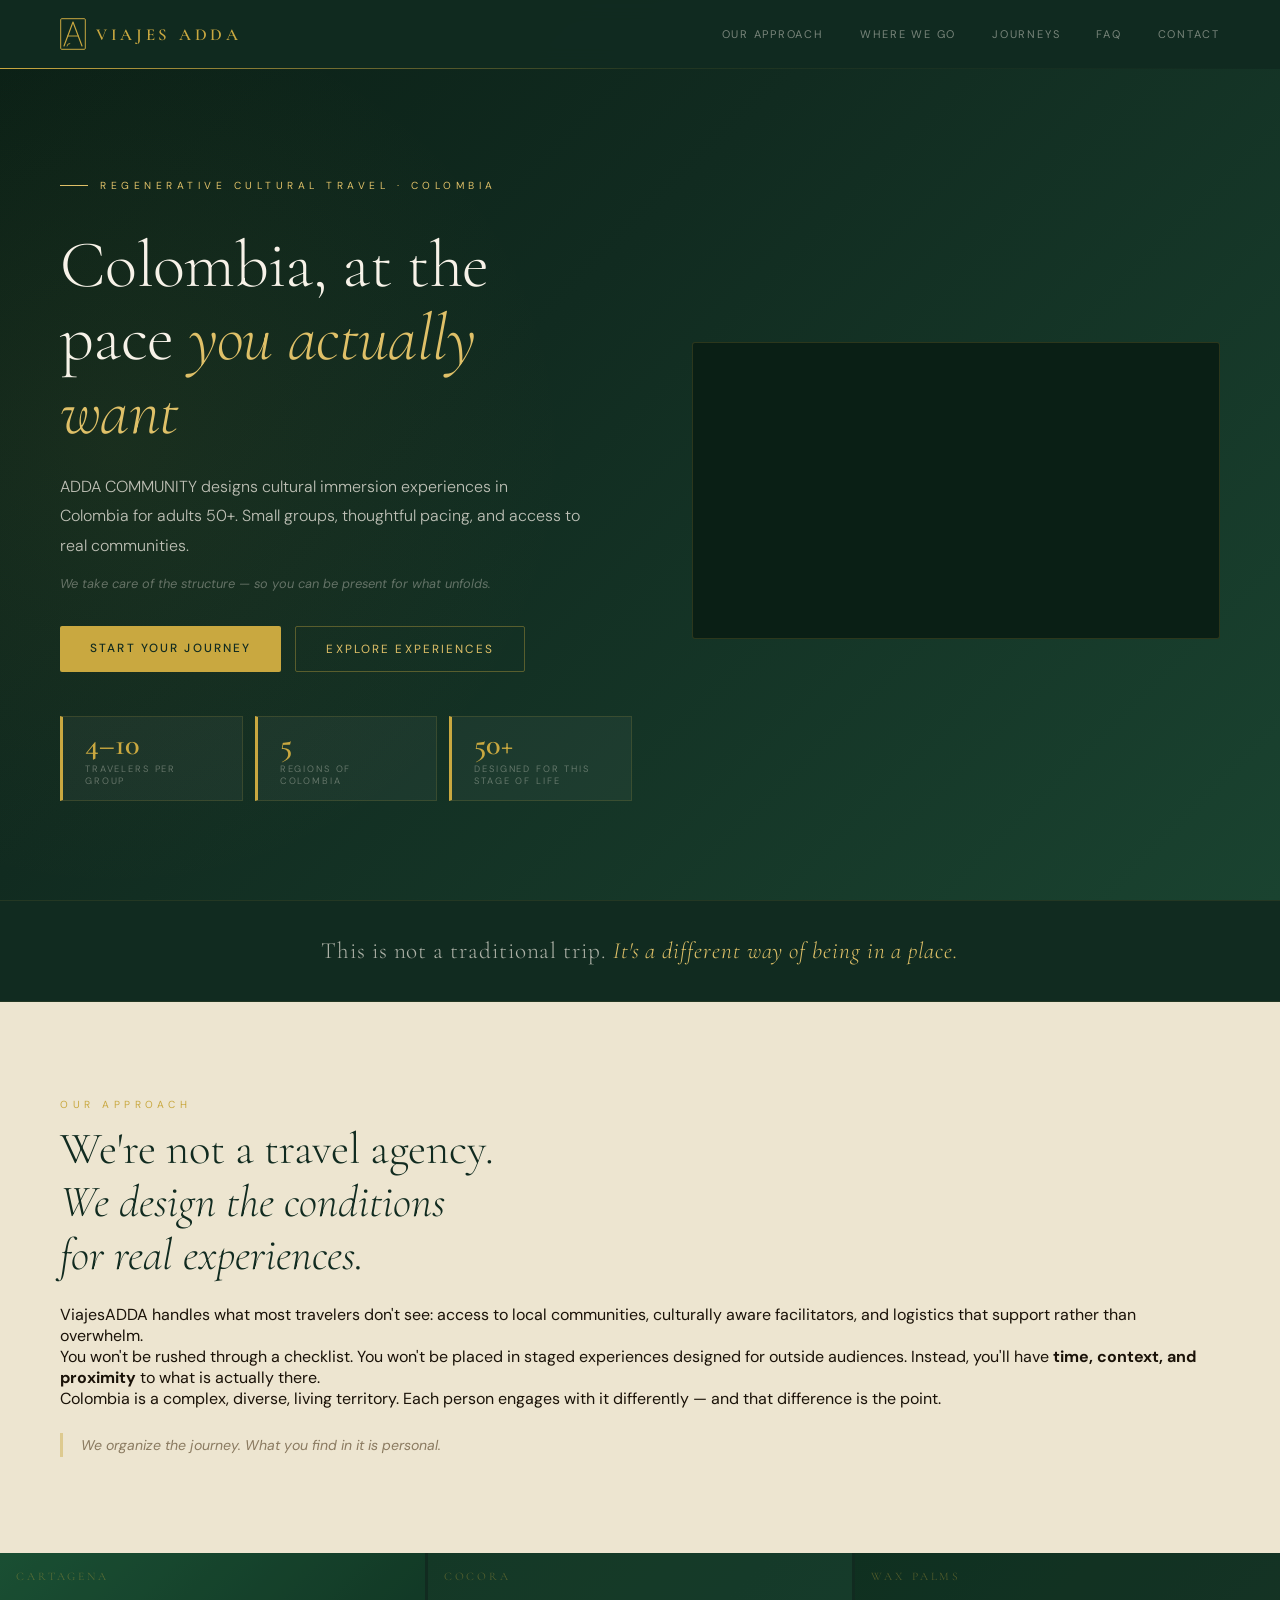
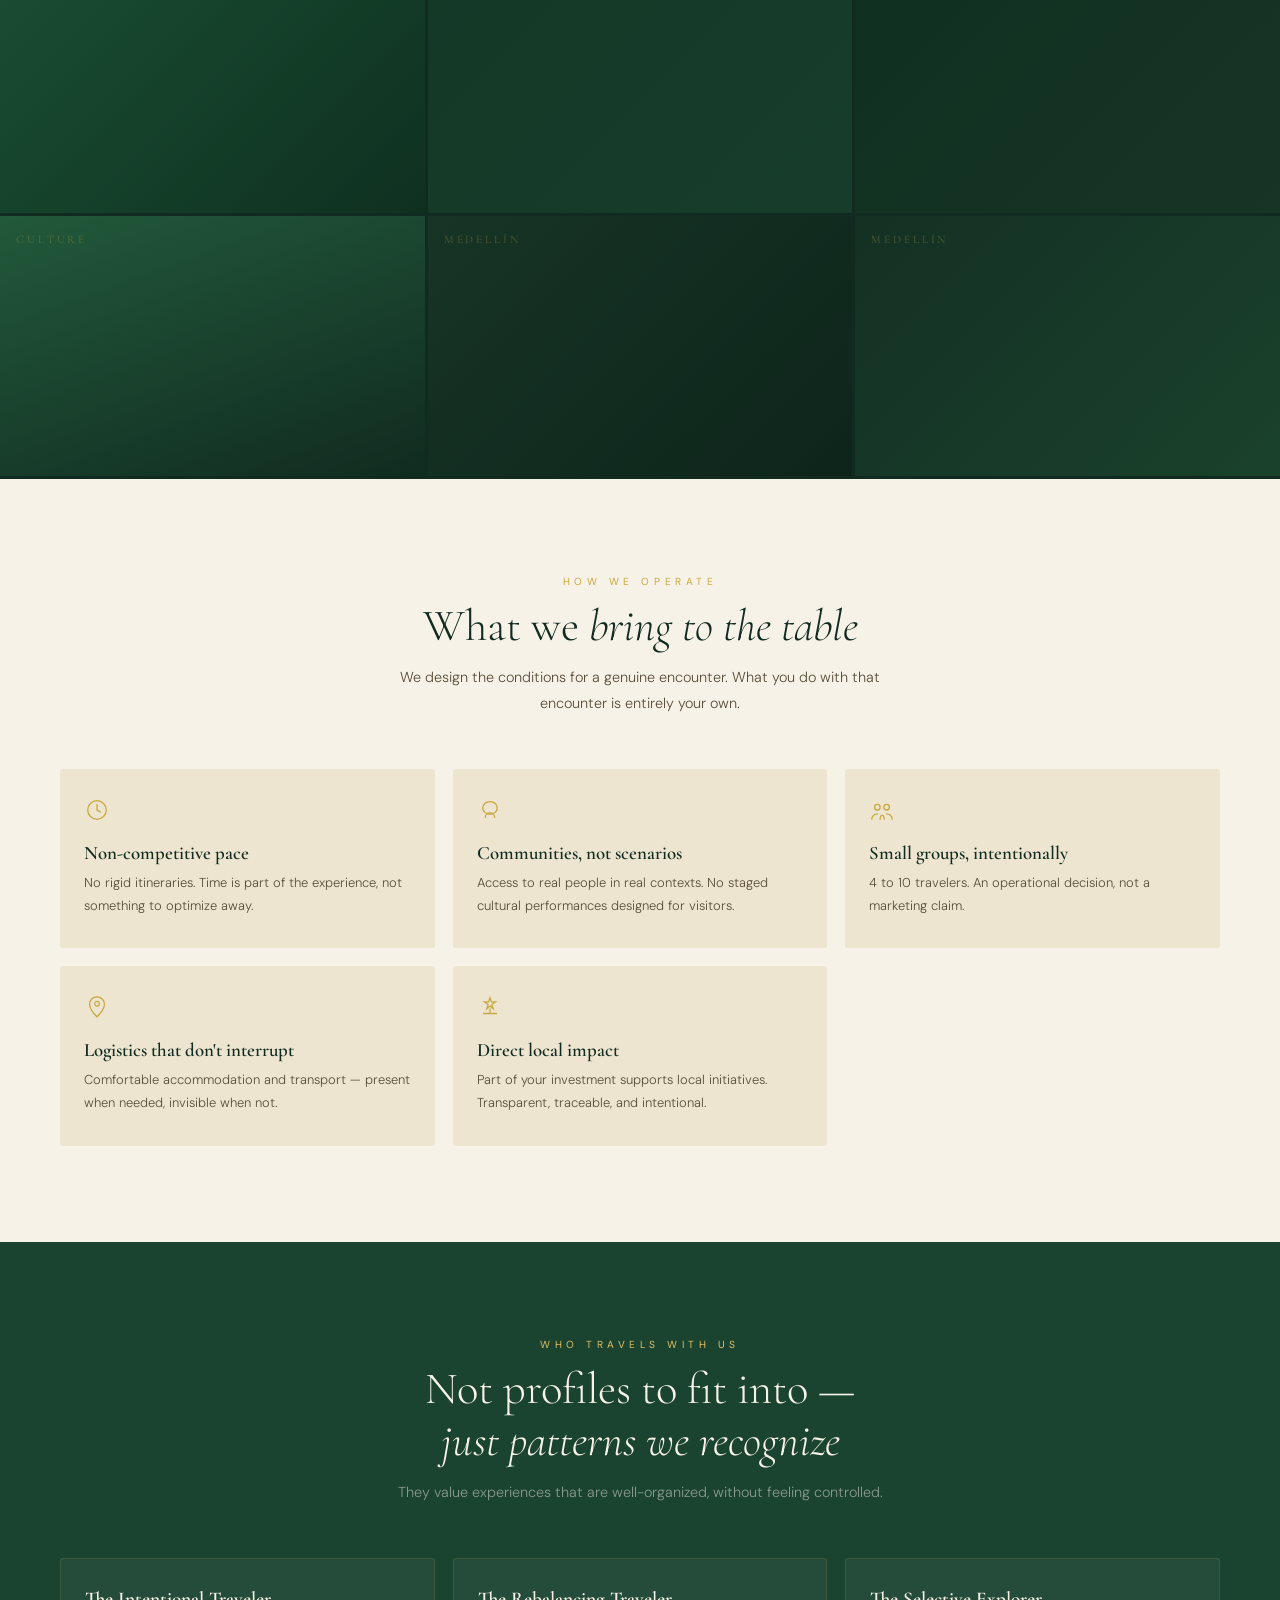
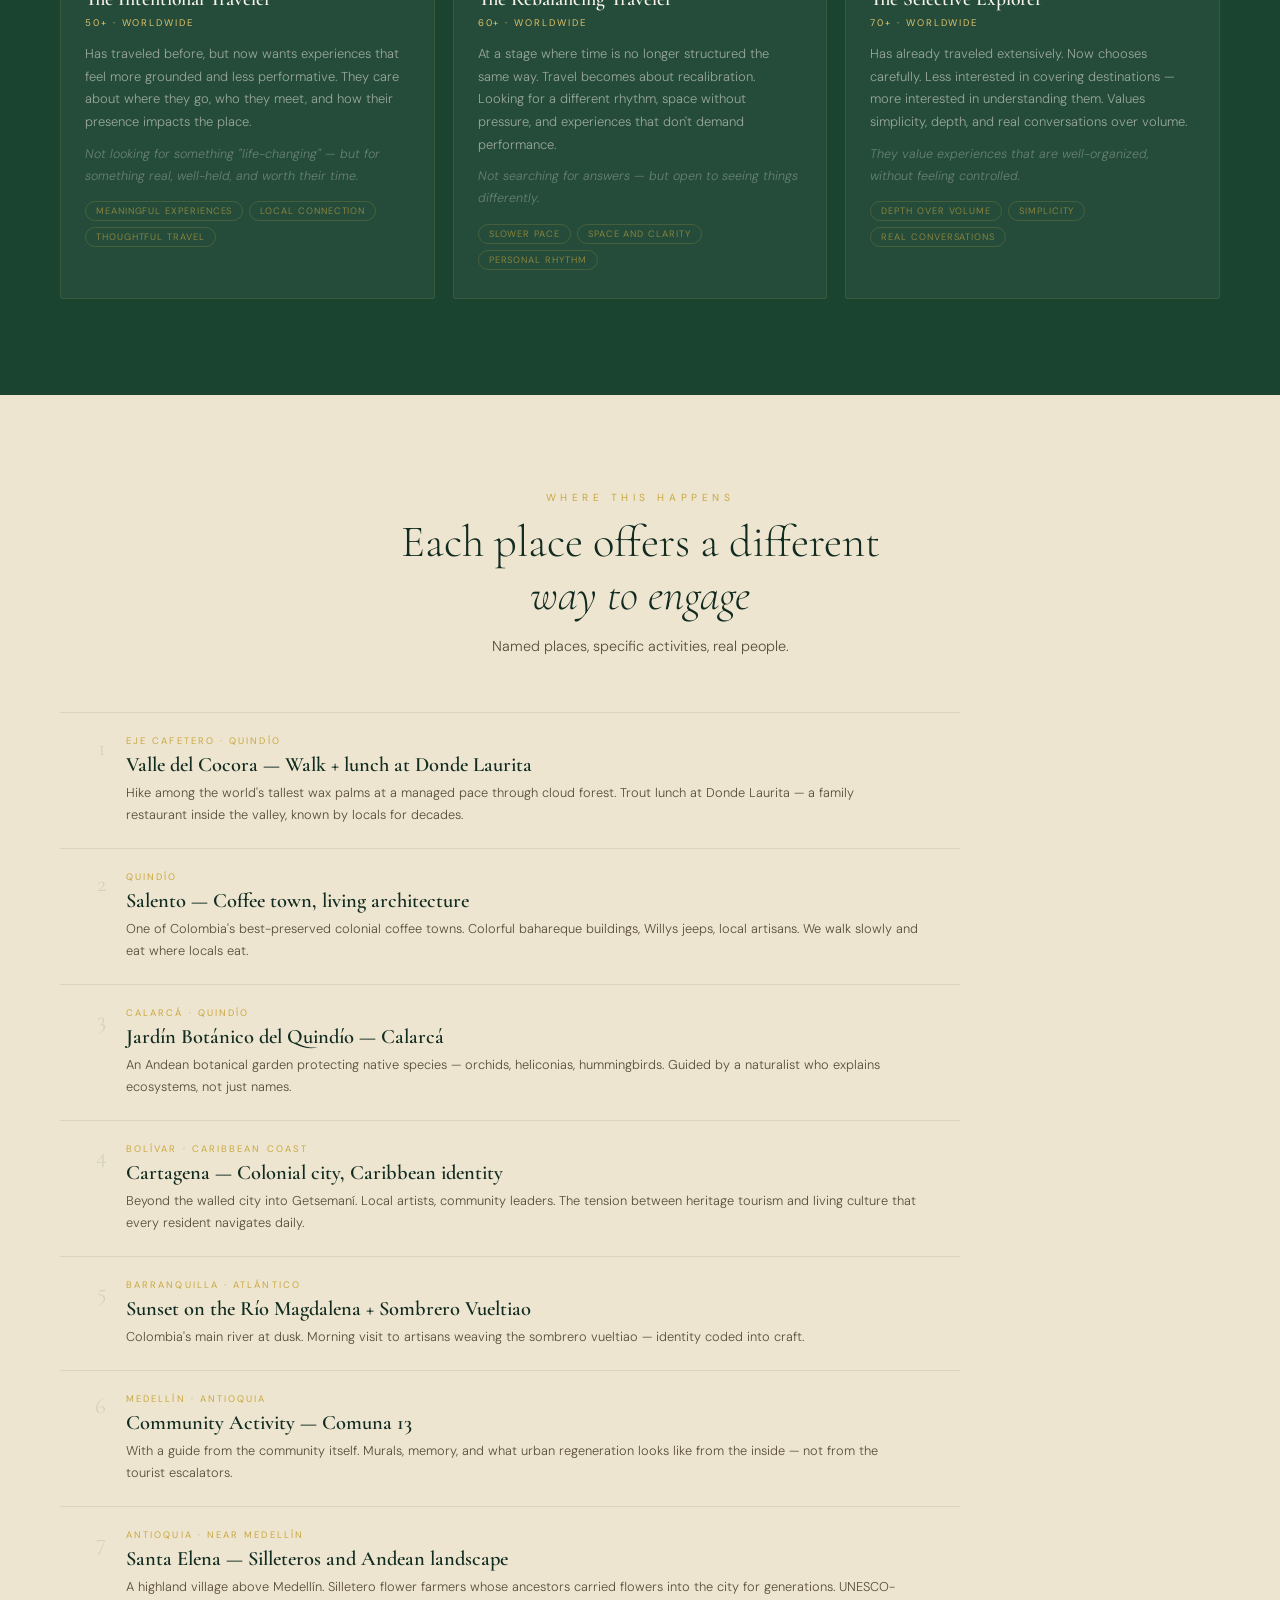
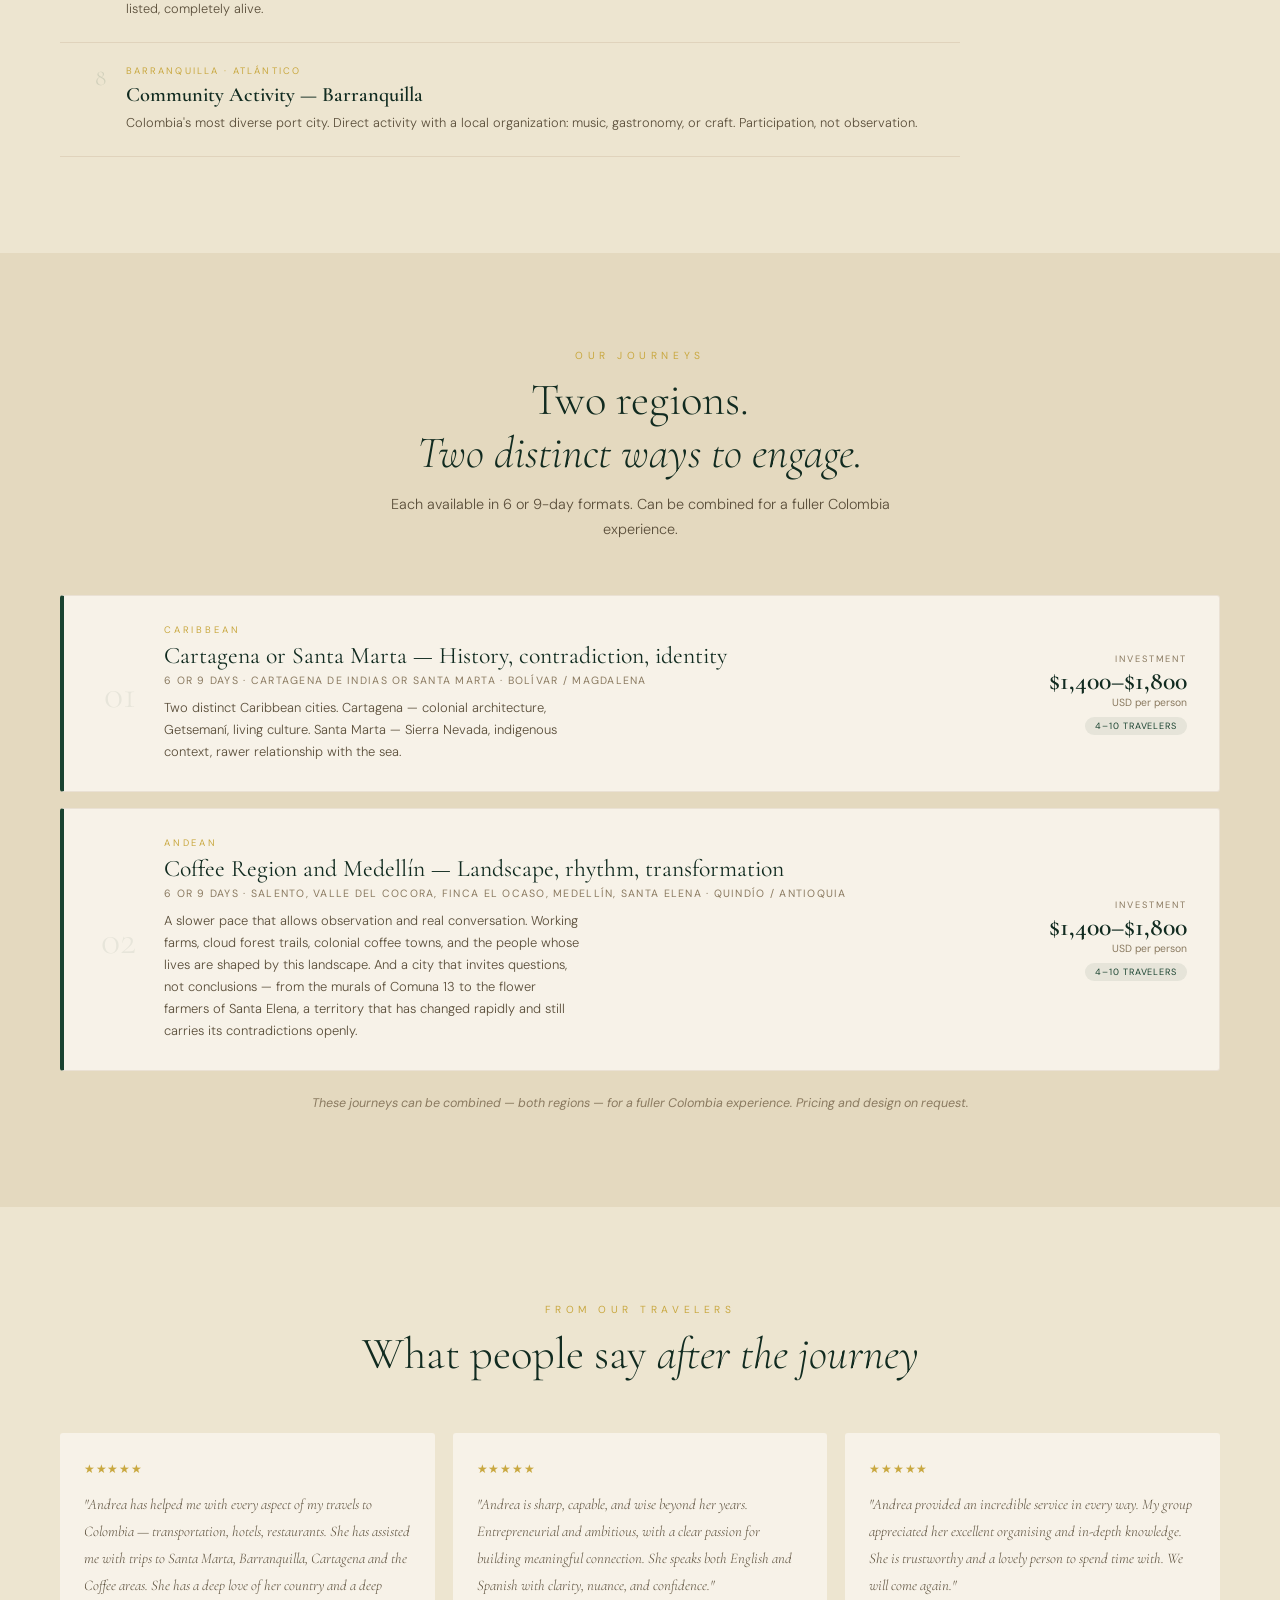
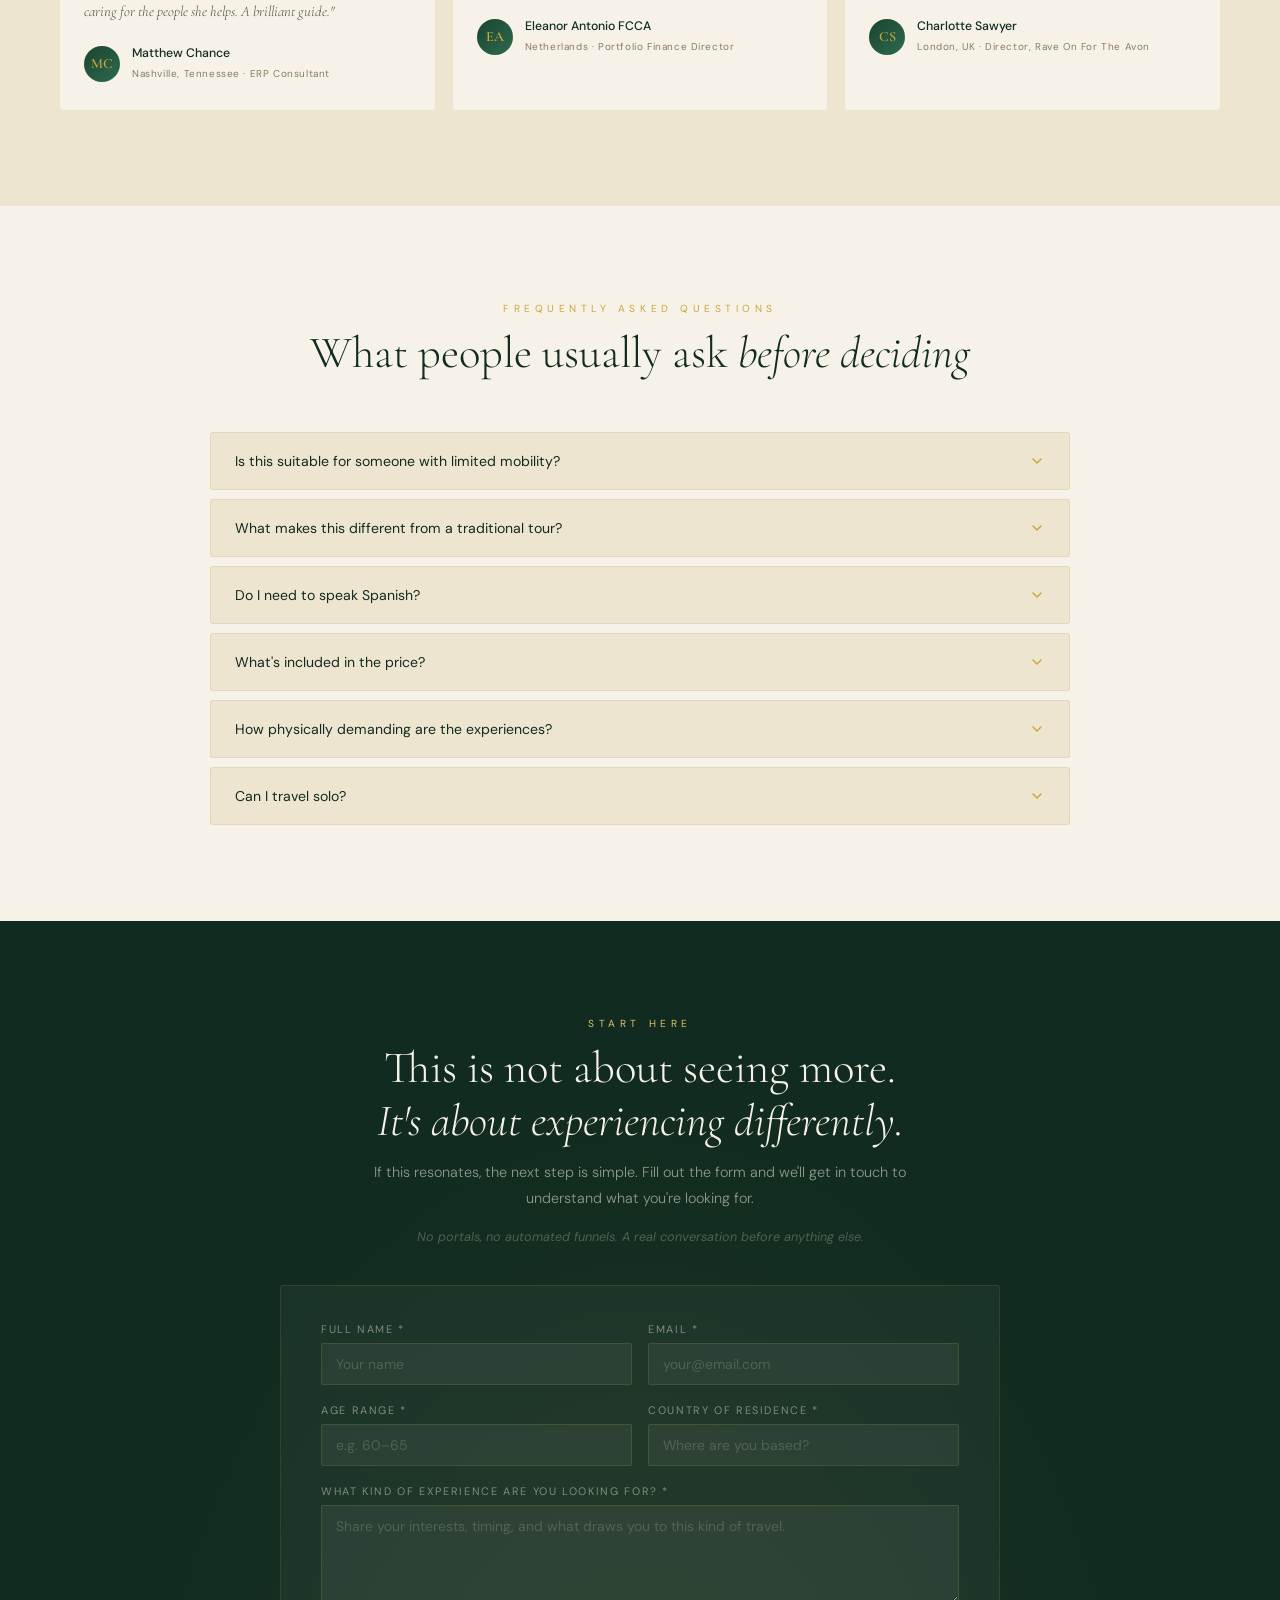
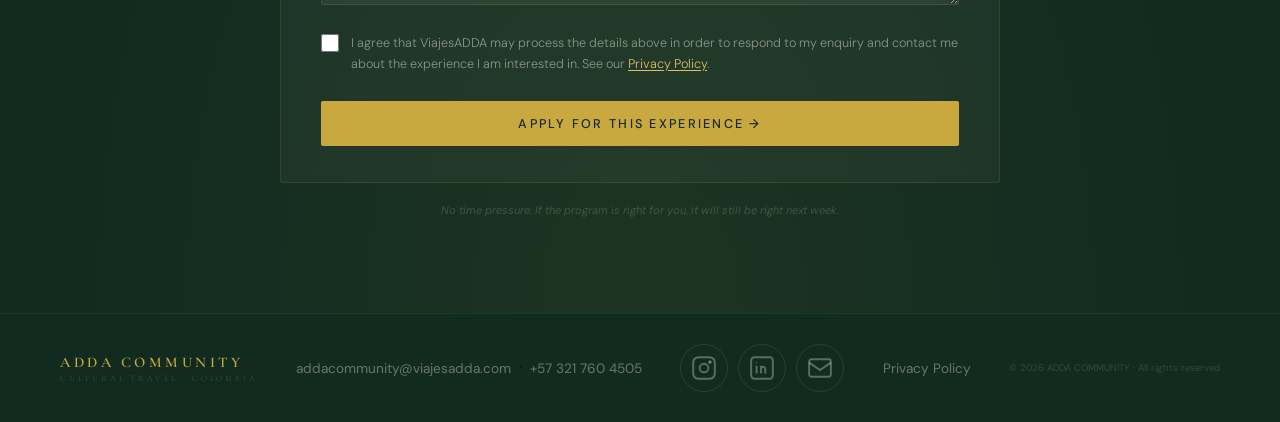
==== commit 54ec83af: "Actualiza sitio ADDA" ====
--- a/index.html
+++ b/index.html
@@ -237,14 +237,14 @@
       <p class="sub">Named places, specific activities, real people.</p>
     </div>
     <div class="where-list rv" style="transition-delay:.1s">
-      <a class="w-item" data-destination="cocora" role="button" tabindex="0" aria-haspopup="dialog" aria-controls="destModal"><div class="w-n">01</div><div><div class="w-reg">Eje Cafetero · Quindío</div><div class="w-name">Valle del Cocora — Walk + lunch at Donde Laurita</div><div class="w-desc">Hike among the world's tallest wax palms at a managed pace through cloud forest. Trout lunch at Donde Laurita — a family restaurant inside the valley, known by locals for decades.</div></div><div class="w-arr">↗</div></a>
-      <a class="w-item" data-destination="salento" role="button" tabindex="0" aria-haspopup="dialog" aria-controls="destModal"><div class="w-n">03</div><div><div class="w-reg">Quindío</div><div class="w-name">Salento — Coffee town, living architecture</div><div class="w-desc">One of Colombia's best-preserved colonial coffee towns. Colorful bahareque buildings, Willys jeeps, local artisans. We walk slowly and eat where locals eat.</div></div><div class="w-arr">↗</div></a>
-      <a class="w-item" data-destination="jardin-botanico" role="button" tabindex="0" aria-haspopup="dialog" aria-controls="destModal"><div class="w-n">04</div><div><div class="w-reg">Calarcá · Quindío</div><div class="w-name">Jardín Botánico del Quindío — Calarcá</div><div class="w-desc">An Andean botanical garden protecting native species — orchids, heliconias, hummingbirds. Guided by a naturalist who explains ecosystems, not just names.</div></div><div class="w-arr">↗</div></a>
-      <a class="w-item" data-destination="cartagena" role="button" tabindex="0" aria-haspopup="dialog" aria-controls="destModal"><div class="w-n">05</div><div><div class="w-reg">Bolívar · Caribbean Coast</div><div class="w-name">Cartagena — Colonial city, Caribbean identity</div><div class="w-desc">Beyond the walled city into Getsemaní. Local artists, community leaders. The tension between heritage tourism and living culture that every resident navigates daily.</div></div><div class="w-arr">↗</div></a>
-      <a class="w-item" data-destination="magdalena" role="button" tabindex="0" aria-haspopup="dialog" aria-controls="destModal"><div class="w-n">06</div><div><div class="w-reg">Barranquilla · Atlántico</div><div class="w-name">Sunset on the Río Magdalena + Sombrero Vueltiao</div><div class="w-desc">Colombia's main river at dusk. Morning visit to artisans weaving the sombrero vueltiao — identity coded into craft.</div></div><div class="w-arr">↗</div></a>
-      <a class="w-item" data-destination="comuna13" role="button" tabindex="0" aria-haspopup="dialog" aria-controls="destModal"><div class="w-n">07</div><div><div class="w-reg">Medellín · Antioquia</div><div class="w-name">Community Activity — Comuna 13</div><div class="w-desc">With a guide from the community itself. Murals, memory, and what urban regeneration looks like from the inside — not from the tourist escalators.</div></div><div class="w-arr">↗</div></a>
-      <a class="w-item" data-destination="santa-elena" role="button" tabindex="0" aria-haspopup="dialog" aria-controls="destModal"><div class="w-n">08</div><div><div class="w-reg">Antioquia · Near Medellín</div><div class="w-name">Santa Elena — Silleteros and Andean landscape</div><div class="w-desc">A highland village above Medellín. Silletero flower farmers whose ancestors carried flowers into the city for generations. UNESCO-listed, completely alive.</div></div><div class="w-arr">↗</div></a>
-      <a class="w-item" data-destination="barranquilla" role="button" tabindex="0" aria-haspopup="dialog" aria-controls="destModal"><div class="w-n">09</div><div><div class="w-reg">Barranquilla · Atlántico</div><div class="w-name">Community Activity — Barranquilla</div><div class="w-desc">Colombia's most diverse port city. Direct activity with a local organization: music, gastronomy, or craft. Participation, not observation.</div></div><div class="w-arr">↗</div></a>
+      <a class="w-item" data-destination="cocora" role="button" tabindex="0" aria-haspopup="dialog" aria-controls="destModal"><div class="w-n">1</div><div><div class="w-reg">Eje Cafetero · Quindío</div><div class="w-name">Valle del Cocora — Walk + lunch at Donde Laurita</div><div class="w-desc">Hike among the world's tallest wax palms at a managed pace through cloud forest. Trout lunch at Donde Laurita — a family restaurant inside the valley, known by locals for decades.</div></div><div class="w-arr">↗</div></a>
+      <a class="w-item" data-destination="salento" role="button" tabindex="0" aria-haspopup="dialog" aria-controls="destModal"><div class="w-n">2</div><div><div class="w-reg">Quindío</div><div class="w-name">Salento — Coffee town, living architecture</div><div class="w-desc">One of Colombia's best-preserved colonial coffee towns. Colorful bahareque buildings, Willys jeeps, local artisans. We walk slowly and eat where locals eat.</div></div><div class="w-arr">↗</div></a>
+      <a class="w-item" data-destination="jardin-botanico" role="button" tabindex="0" aria-haspopup="dialog" aria-controls="destModal"><div class="w-n">3</div><div><div class="w-reg">Calarcá · Quindío</div><div class="w-name">Jardín Botánico del Quindío — Calarcá</div><div class="w-desc">An Andean botanical garden protecting native species — orchids, heliconias, hummingbirds. Guided by a naturalist who explains ecosystems, not just names.</div></div><div class="w-arr">↗</div></a>
+      <a class="w-item" data-destination="cartagena" role="button" tabindex="0" aria-haspopup="dialog" aria-controls="destModal"><div class="w-n">4</div><div><div class="w-reg">Bolívar · Caribbean Coast</div><div class="w-name">Cartagena — Colonial city, Caribbean identity</div><div class="w-desc">Beyond the walled city into Getsemaní. Local artists, community leaders. The tension between heritage tourism and living culture that every resident navigates daily.</div></div><div class="w-arr">↗</div></a>
+      <a class="w-item" data-destination="magdalena" role="button" tabindex="0" aria-haspopup="dialog" aria-controls="destModal"><div class="w-n">5</div><div><div class="w-reg">Barranquilla · Atlántico</div><div class="w-name">Sunset on the Río Magdalena + Sombrero Vueltiao</div><div class="w-desc">Colombia's main river at dusk. Morning visit to artisans weaving the sombrero vueltiao — identity coded into craft.</div></div><div class="w-arr">↗</div></a>
+      <a class="w-item" data-destination="comuna13" role="button" tabindex="0" aria-haspopup="dialog" aria-controls="destModal"><div class="w-n">6</div><div><div class="w-reg">Medellín · Antioquia</div><div class="w-name">Community Activity — Comuna 13</div><div class="w-desc">With a guide from the community itself. Murals, memory, and what urban regeneration looks like from the inside — not from the tourist escalators.</div></div><div class="w-arr">↗</div></a>
+      <a class="w-item" data-destination="santa-elena" role="button" tabindex="0" aria-haspopup="dialog" aria-controls="destModal"><div class="w-n">7</div><div><div class="w-reg">Antioquia · Near Medellín</div><div class="w-name">Santa Elena — Silleteros and Andean landscape</div><div class="w-desc">A highland village above Medellín. Silletero flower farmers whose ancestors carried flowers into the city for generations. UNESCO-listed, completely alive.</div></div><div class="w-arr">↗</div></a>
+      <a class="w-item" data-destination="barranquilla" role="button" tabindex="0" aria-haspopup="dialog" aria-controls="destModal"><div class="w-n">8</div><div><div class="w-reg">Barranquilla · Atlántico</div><div class="w-name">Community Activity — Barranquilla</div><div class="w-desc">Colombia's most diverse port city. Direct activity with a local organization: music, gastronomy, or craft. Participation, not observation.</div></div><div class="w-arr">↗</div></a>
     </div>
   </div>
 </section>
@@ -385,7 +385,7 @@
            ========================================================== -->
       <div class="consent">
         <input type="checkbox" id="f-consent" name="consent" value="yes" required>
-        <label for="f-consent">I agree that ViajesADDA may process the details above in order to respond to my enquiry and contact me about the experience I am interested in. See our <a href="/privacy-policy.html" target="_blank" rel="noopener">Privacy Policy</a>.</label>
+        <label for="f-consent">I agree that ViajesADDA may process the details above in order to respond to my enquiry and contact me about the experience I am interested in. See our <a href="privacy-policy.html" target="_blank" rel="noopener">Privacy Policy</a>.</label>
       </div>
 
       <button type="submit" class="form-submit">Apply for this experience →</button>
@@ -422,6 +422,7 @@
     <a href="https://www.linkedin.com/in/andrea-samara-dussan" target="_blank"><svg width="18" height="18" viewBox="0 0 24 24" fill="none" stroke="currentColor" stroke-width="1.8"><rect x="2" y="2" width="20" height="20" rx="3"/><path d="M7 10v7M7 7v.5M11 17v-4c0-1.5 1-2 2-2s2 .5 2 2v4M11 10v7"/></svg></a>
     <a href="mailto:addacommunity@viajesadda.com"><svg width="18" height="18" viewBox="0 0 24 24" fill="none" stroke="currentColor" stroke-width="1.8"><rect x="2" y="4" width="20" height="16" rx="2"/><path d="M2 7l10 7 10-7"/></svg></a>
   </div>
+  <div class="f-legal"><a href="privacy-policy.html">Privacy Policy</a></div>
   <div class="f-copy">© 2026 ADDA COMMUNITY · All rights reserved</div>
 </footer>
 
--- a/css/style.css
+++ b/css/style.css
@@ -268,6 +268,10 @@
 
 .f-social a:hover{border-color:var(--gold);color:var(--gold)}
 
+/* Enlace legal del pie. Toma el mismo tamano y color que .f-contact para
+   que la fila del footer se lea como una sola linea coherente. */
+.f-legal a{font-size:.85rem;color:rgba(247,242,232,.38);text-decoration:none;transition:color .3s}
+.f-legal a:hover{color:var(--gold)}
 .f-copy{font-size:.6rem;color:rgba(247,242,232,.15)}
 /* REVEAL */
 .rv{opacity:0;transform:translateY(20px);transition:opacity .7s ease,transform .7s ease}
@@ -359,11 +363,11 @@
 .modal{position:fixed;top:0;right:0;bottom:0;left:0;z-index:200;display:flex;align-items:center;justify-content:center;padding:24px;opacity:0;visibility:hidden;transition:opacity .35s ease,visibility .35s ease}
 .modal.open{opacity:1;visibility:visible}
 .modal-backdrop{position:absolute;top:0;right:0;bottom:0;left:0;background:rgba(17,43,32,.9);backdrop-filter:blur(3px);-webkit-backdrop-filter:blur(3px)}
-.modal-box{position:relative;width:100%;max-width:980px;max-height:88vh;overflow-y:auto;background:var(--cr);border:1px solid rgba(201,168,64,.35);border-radius:2px;padding:40px 42px 36px;transform:translateY(18px) scale(.985);transition:transform .4s cubic-bezier(.2,.7,.3,1)}
+.modal-box{position:relative;width:100%;max-width:980px;max-height:88vh;overflow-y:auto;background:var(--cr);border:1px solid rgba(201,168,64,.35);border-radius:2px;padding:40px 42px 36px;transform:none;transition:transform .4s cubic-bezier(.2,.7,.3,1)}
 .modal.open .modal-box{transform:none}
 
 /* --- Boton de cierre --- */
-.modal-x{position:absolute;top:14px;right:14px;z-index:2;width:38px;height:38px;display:flex;align-items:center;justify-content:center;border:1px solid rgba(139,96,53,.25);background:rgba(255,255,255,.75);border-radius:50%;color:var(--gd);cursor:pointer;line-height:0;transition:background .3s,border-color .3s,color .3s}
+.modal-x{position:fixed;top:135px;right:25px;z-index:9999;width:44px;height:44px;display:flex;align-items:center;justify-content:center;border:1px solid rgba(139,96,53,.25);background:rgba(255,255,255,.75);border-radius:50%;color:var(--gd);cursor:pointer;line-height:0;transition:background .3s,border-color .3s,color .3s}
 .modal-x:hover{background:var(--gold);border-color:var(--gold);color:var(--cr)}
 .modal-x:focus-visible{outline:2px solid var(--gold);outline-offset:3px}
 .modal-x svg{width:16px;height:16px}
@@ -454,7 +458,7 @@
   .modal-exp{font-size:1.05rem}
   .modal-list li{font-size:.92rem}
   .modal-facts dd{font-size:.9rem}
-  .modal-x{top:10px;right:10px;width:34px;height:34px}
+  .modal-x{top:55px;right:15px;width:42px;height:42px}
 }
 /* =========================
    IMAGE LIGHTBOX
@@ -481,15 +485,15 @@
 
 .lightbox img{
   position:relative;
-  max-width:55vw;
-  max-height:55vh;
+  max-width:90vw;
+  max-height:85vh;
   object-fit:contain;
   border-radius:4px;
   z-index:2;
 }
 
 .lightbox-close{
-  position:absolute;
+  position:fixed;
   top:25px;
   right:30px;
   z-index:3;
@@ -507,8 +511,8 @@
 @media (max-width: 600px){
 
   .lightbox-close{
-    top:15px;
-    right:15px;
+    top:140px;
+    right:20px;
 
     width:48px;
     height:48px;
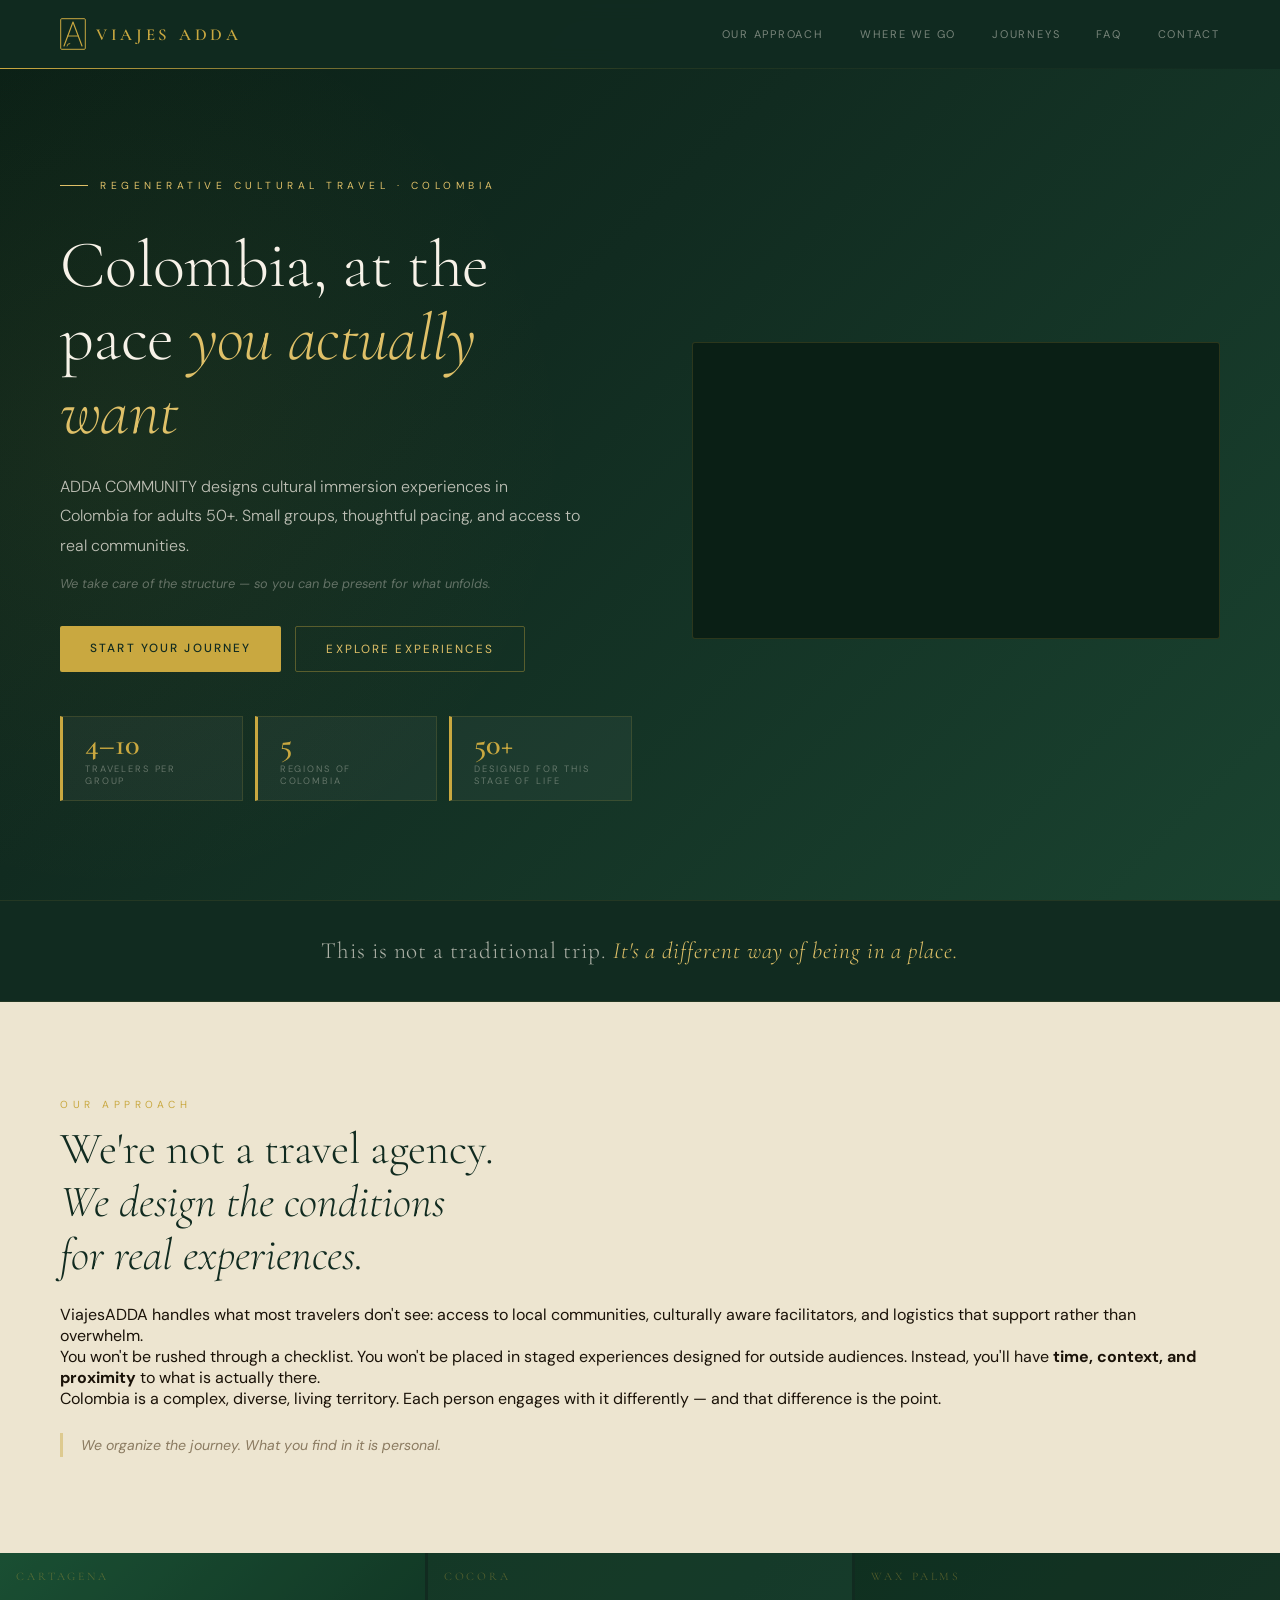
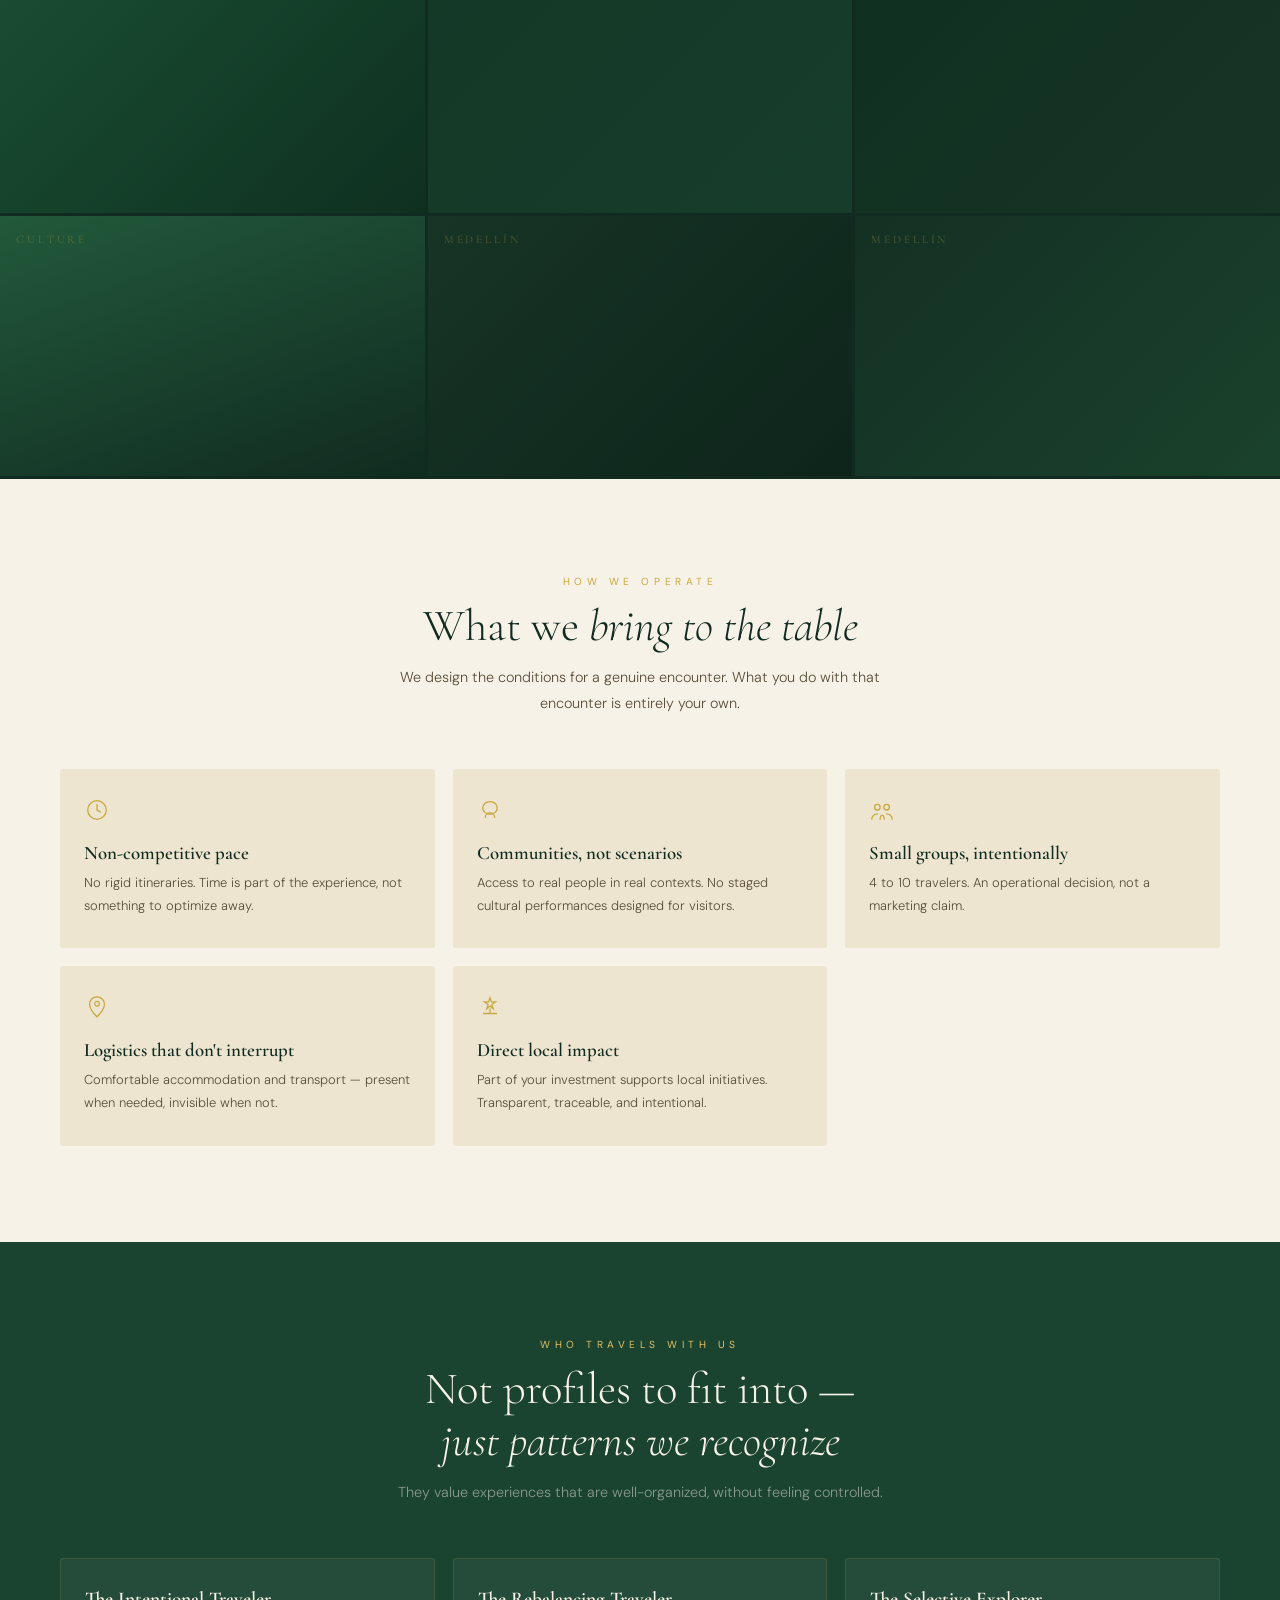
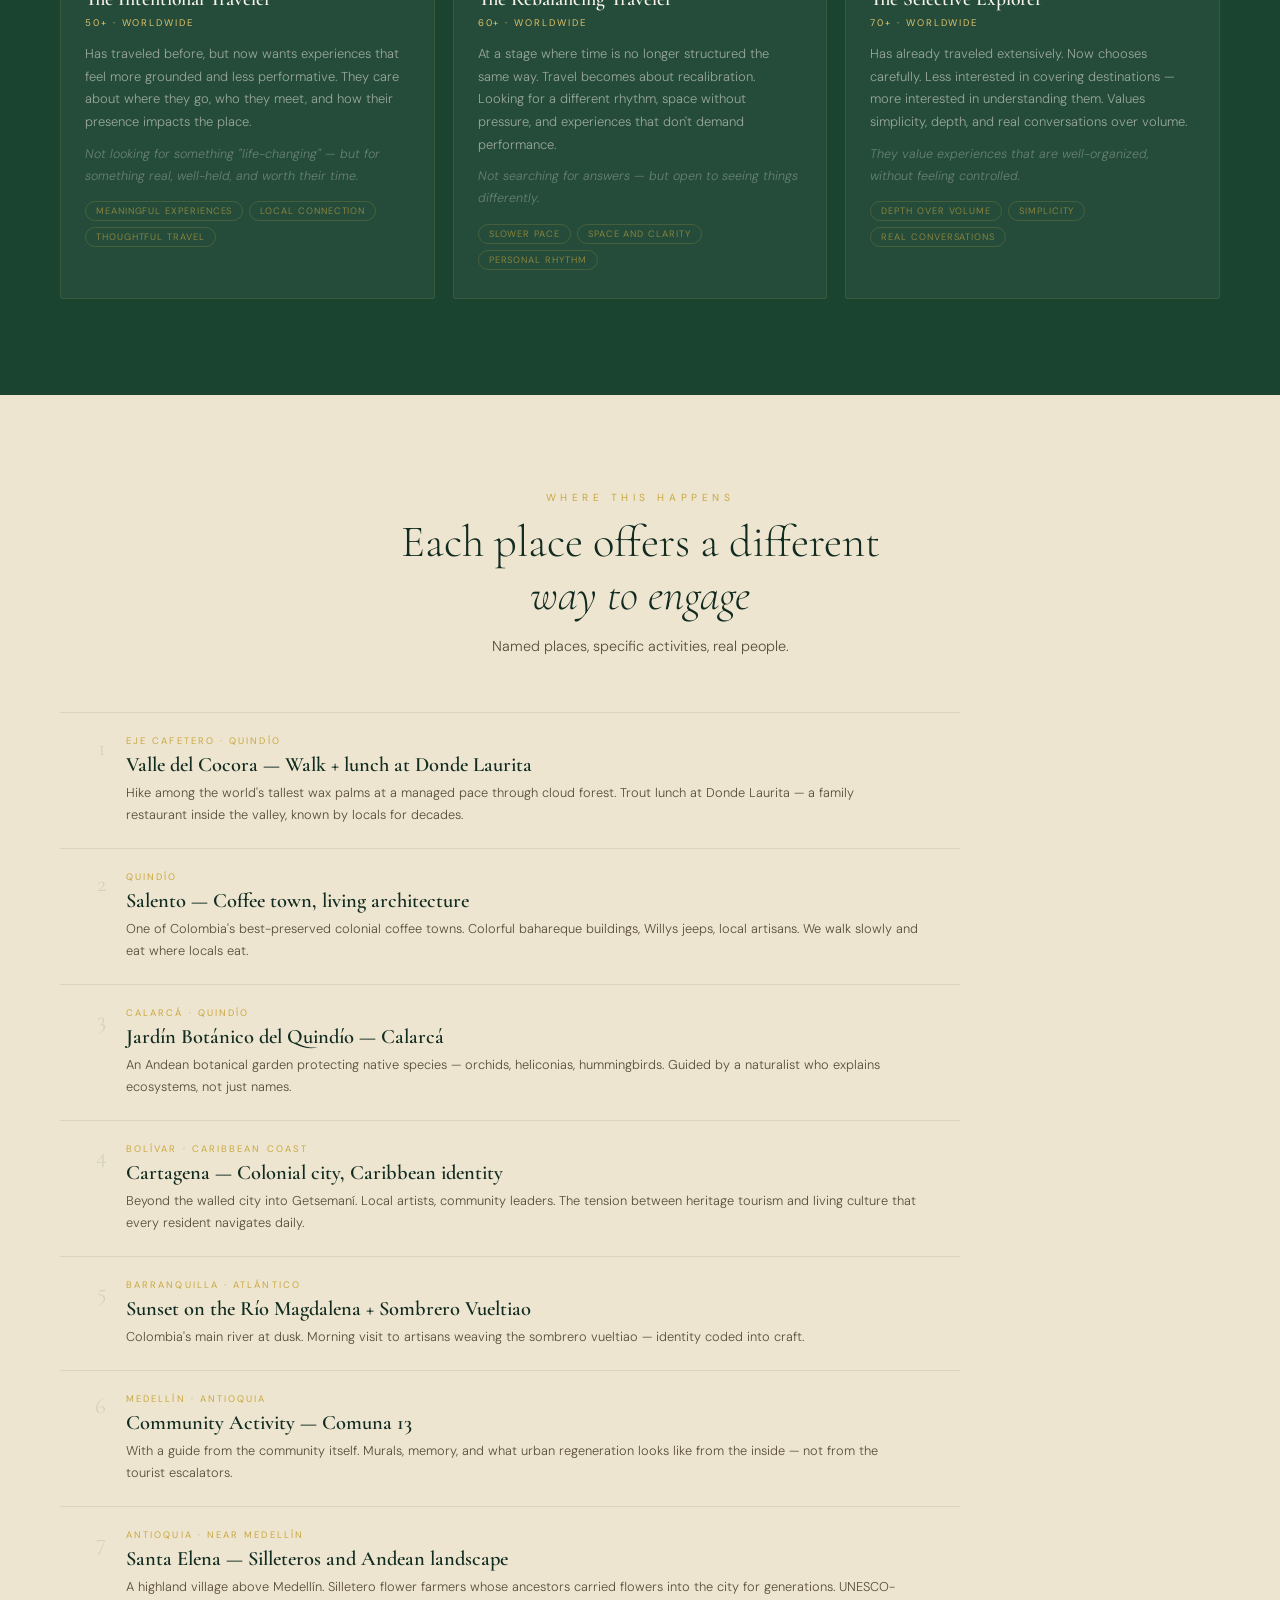
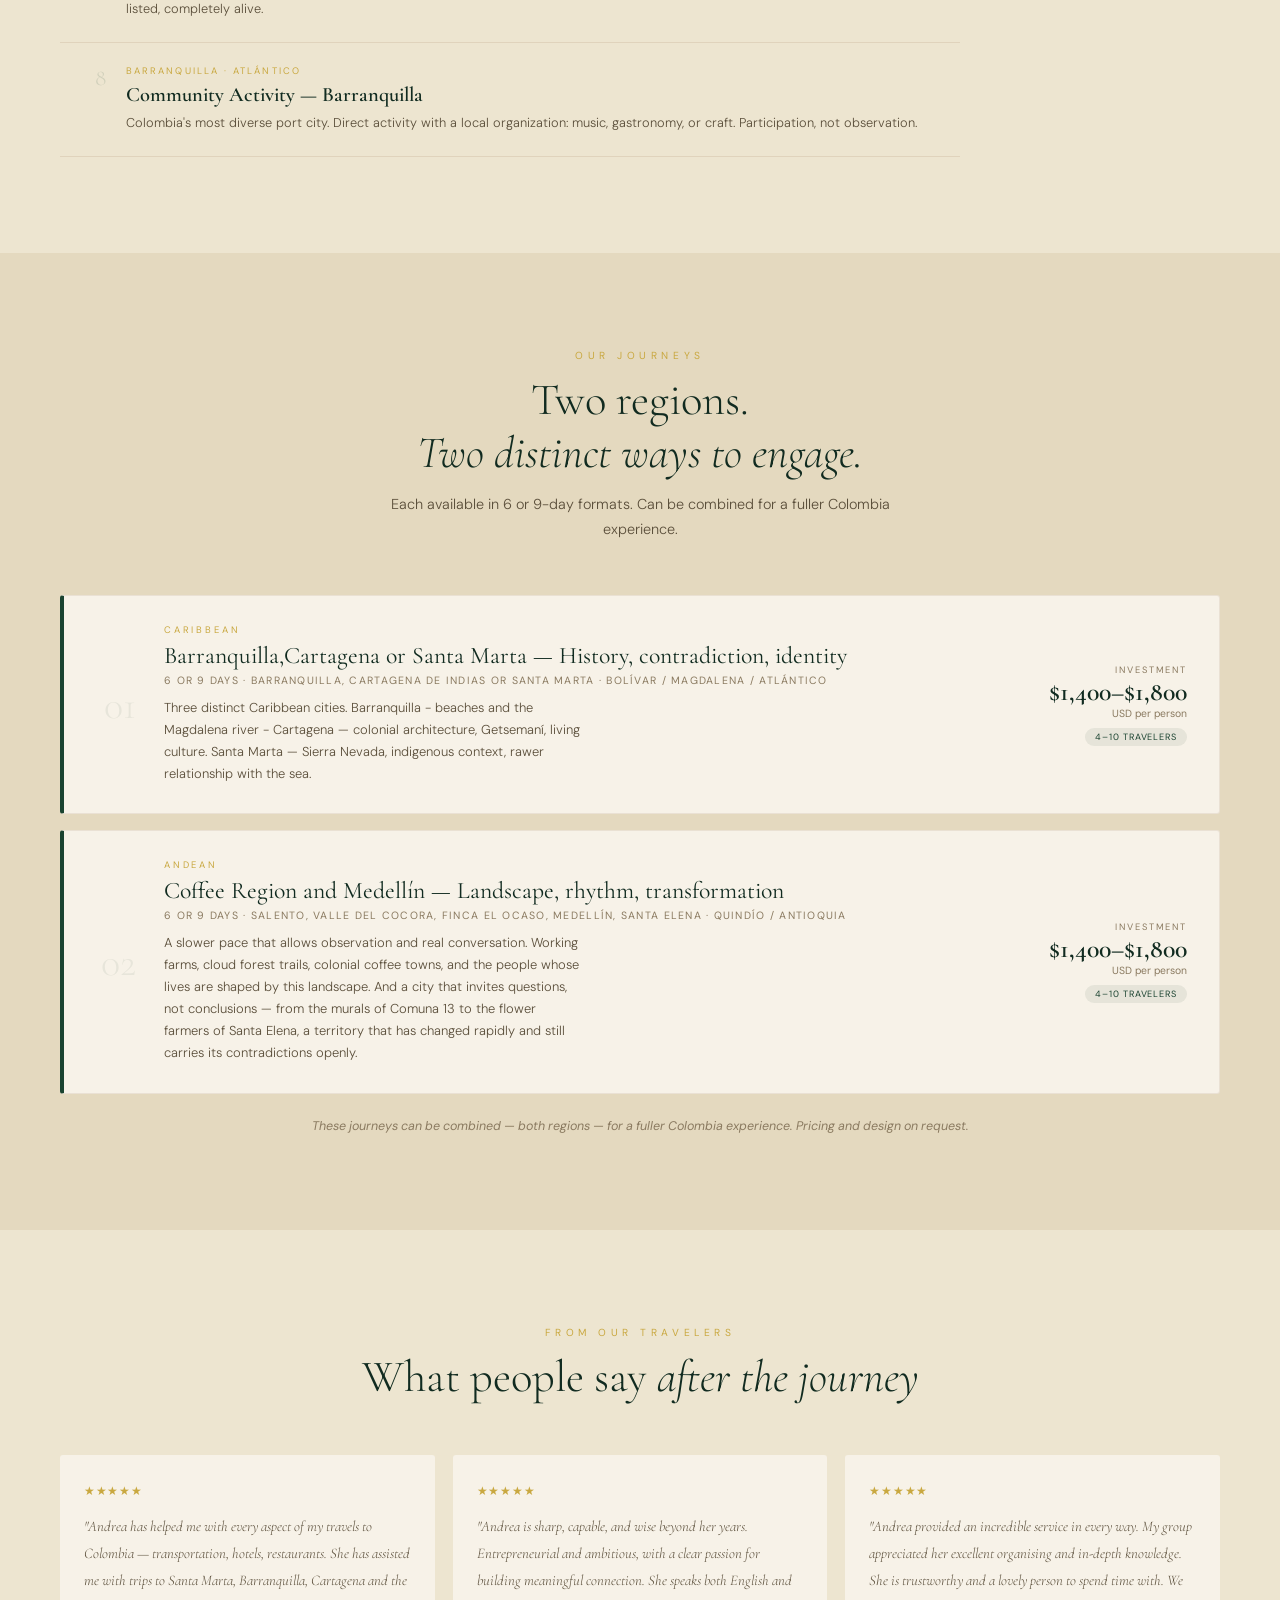
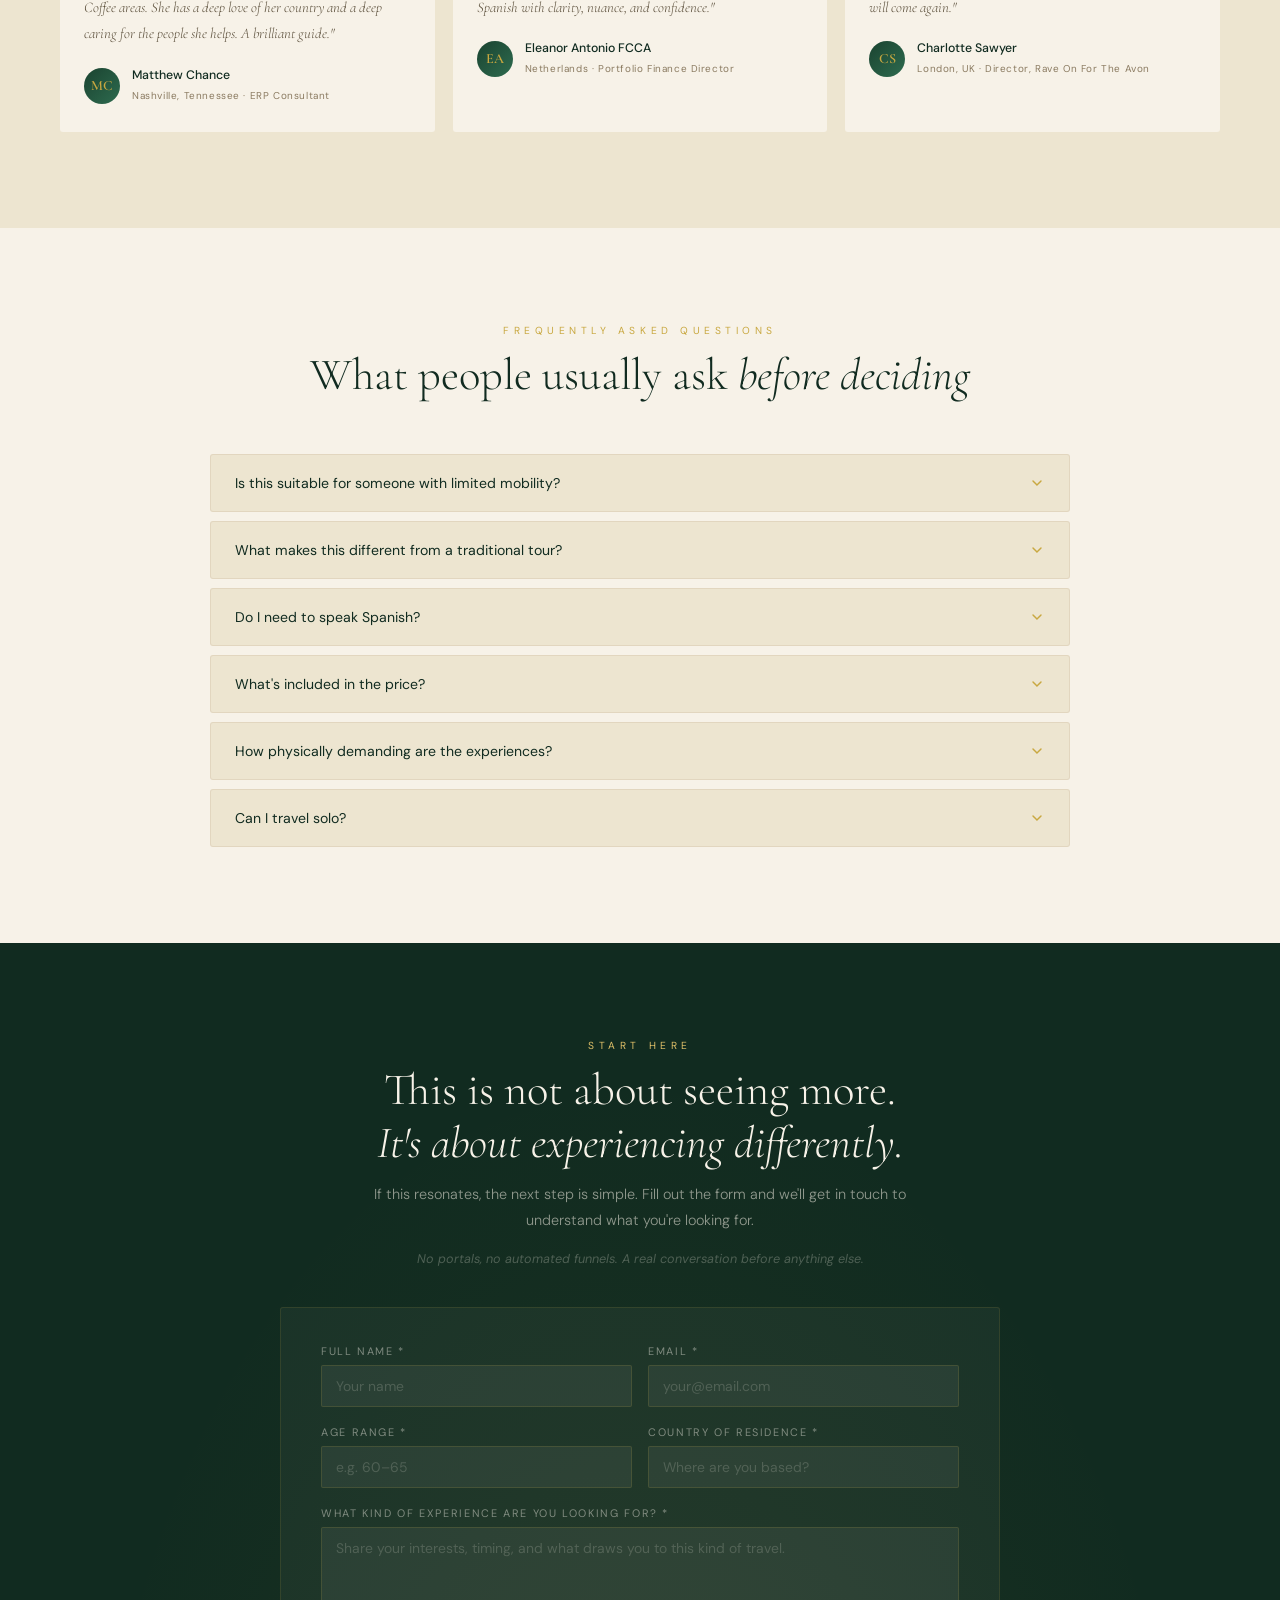
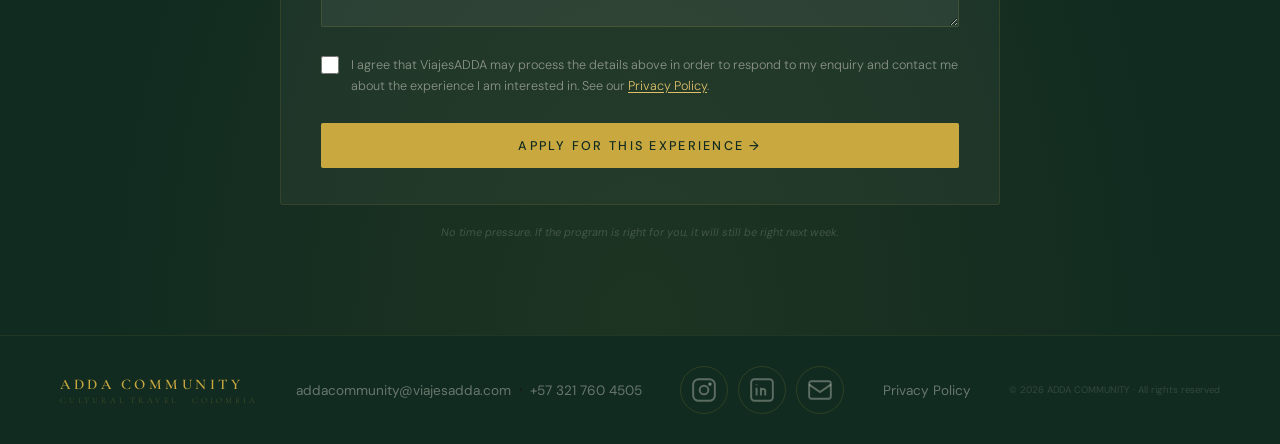
==== commit 4594ccbc: "cambios pendientes" ====
--- a/index.html
+++ b/index.html
@@ -262,9 +262,9 @@
         <div class="j-num">01</div>
         <div>
           <div class="j-lbl">Caribbean</div>
-          <div class="j-name">Cartagena or Santa Marta — History, contradiction, identity</div>
-          <div class="j-dur">6 or 9 days · Cartagena de Indias or Santa Marta · Bolívar / Magdalena</div>
-          <div class="j-desc">Two distinct Caribbean cities. Cartagena — colonial architecture, Getsemaní, living culture. Santa Marta — Sierra Nevada, indigenous context, rawer relationship with the sea.</div>
+          <div class="j-name">Barranquilla,Cartagena or Santa Marta — History, contradiction, identity</div>
+          <div class="j-dur">6 or 9 days · Barranquilla, Cartagena de Indias or Santa Marta · Bolívar / Magdalena / Atlántico</div>
+          <div class="j-desc">Three distinct Caribbean cities. Barranquilla - beaches and the Magdalena river - Cartagena — colonial architecture, Getsemaní, living culture. Santa Marta — Sierra Nevada, indigenous context, rawer relationship with the sea.</div>
         </div>
         <div class="j-price"><span class="j-from">Investment</span><span class="j-amt">$1,400–$1,800</span><span class="j-cur">USD per person</span><span class="j-badge">4–10 travelers</span></div>
       </div>
